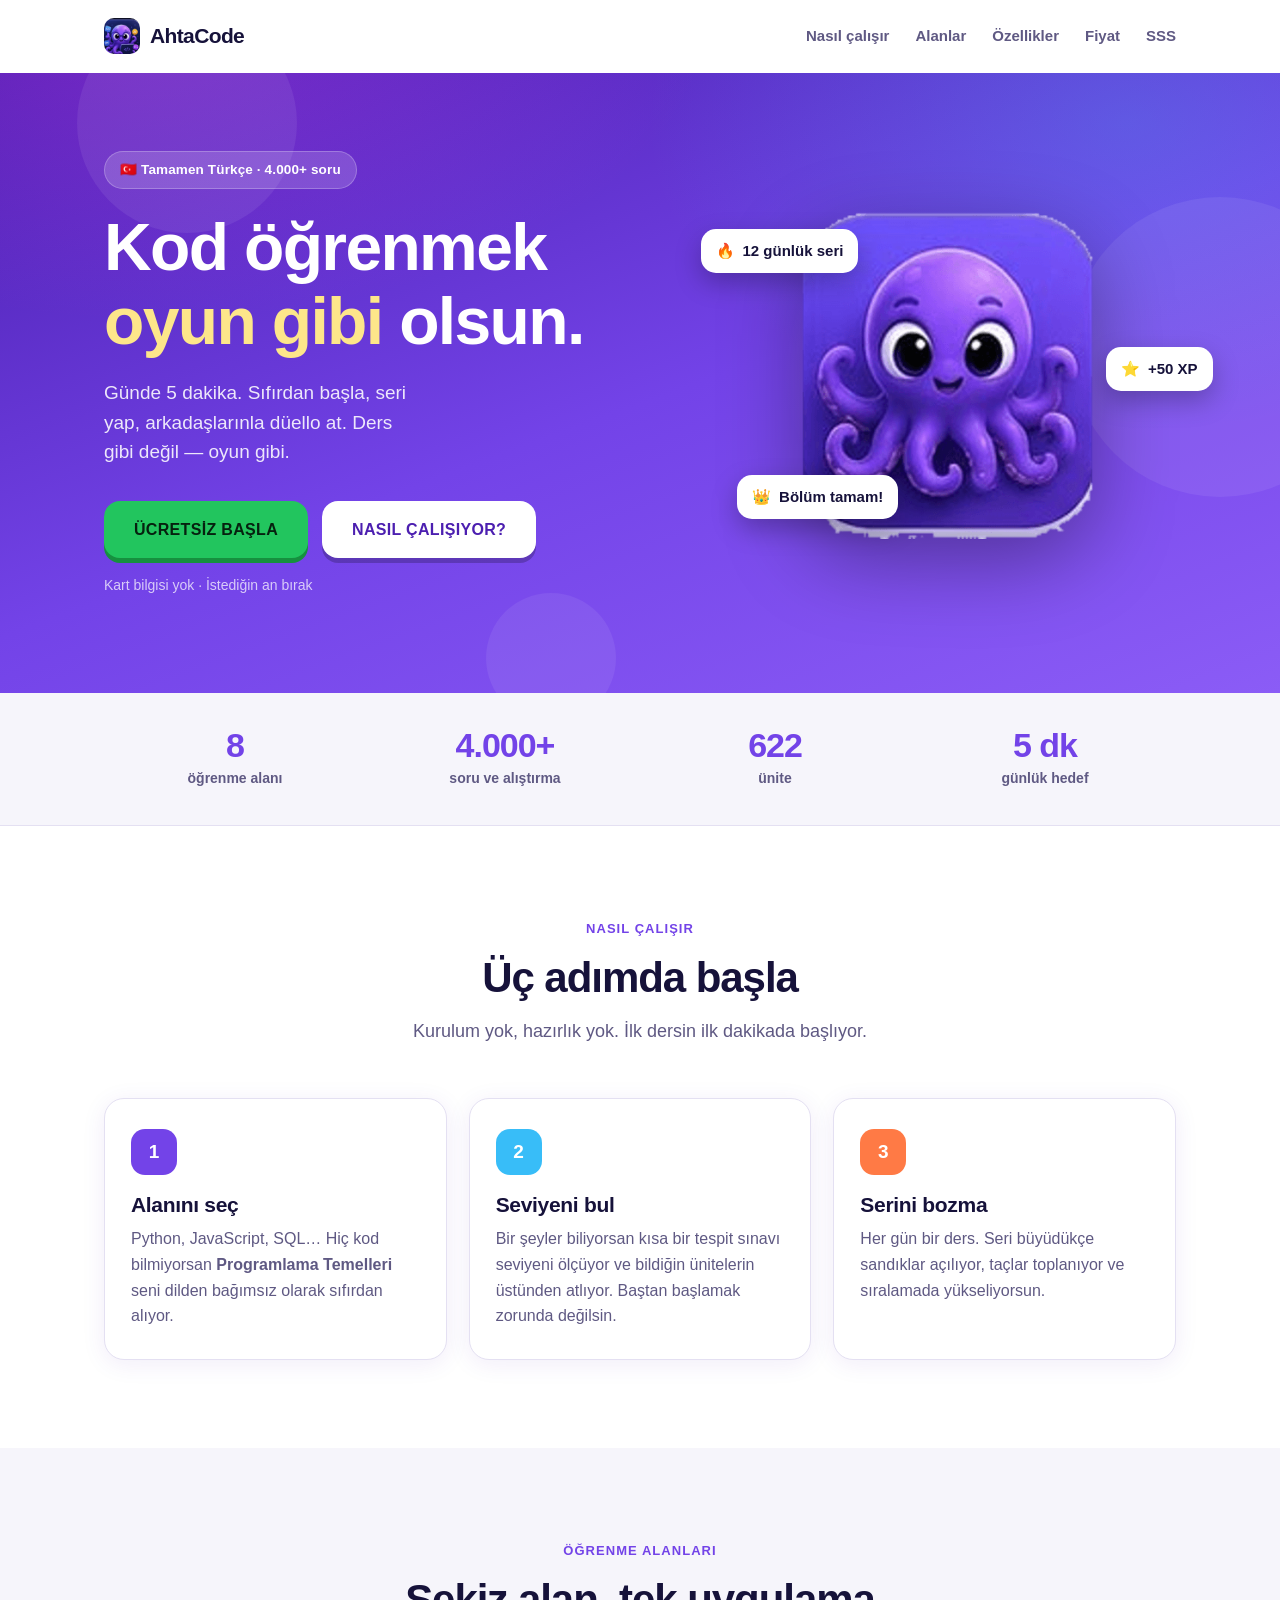
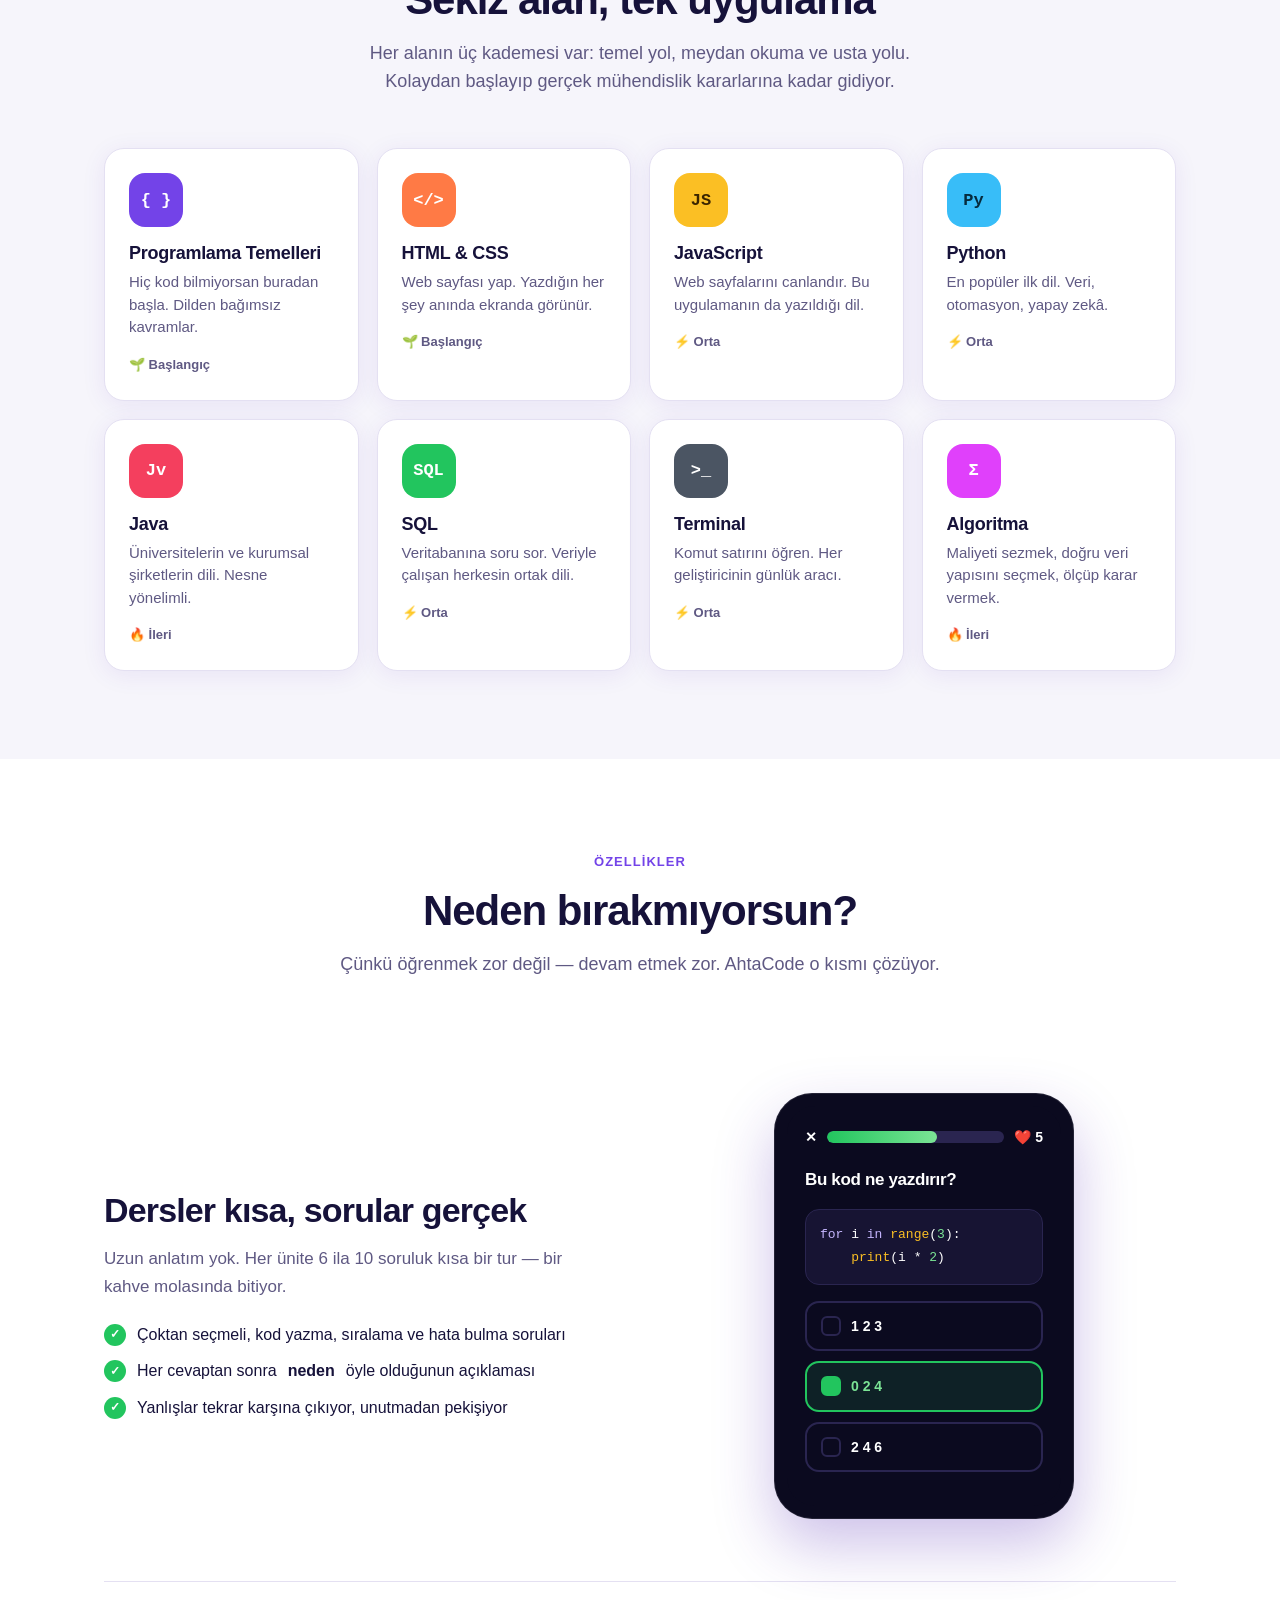
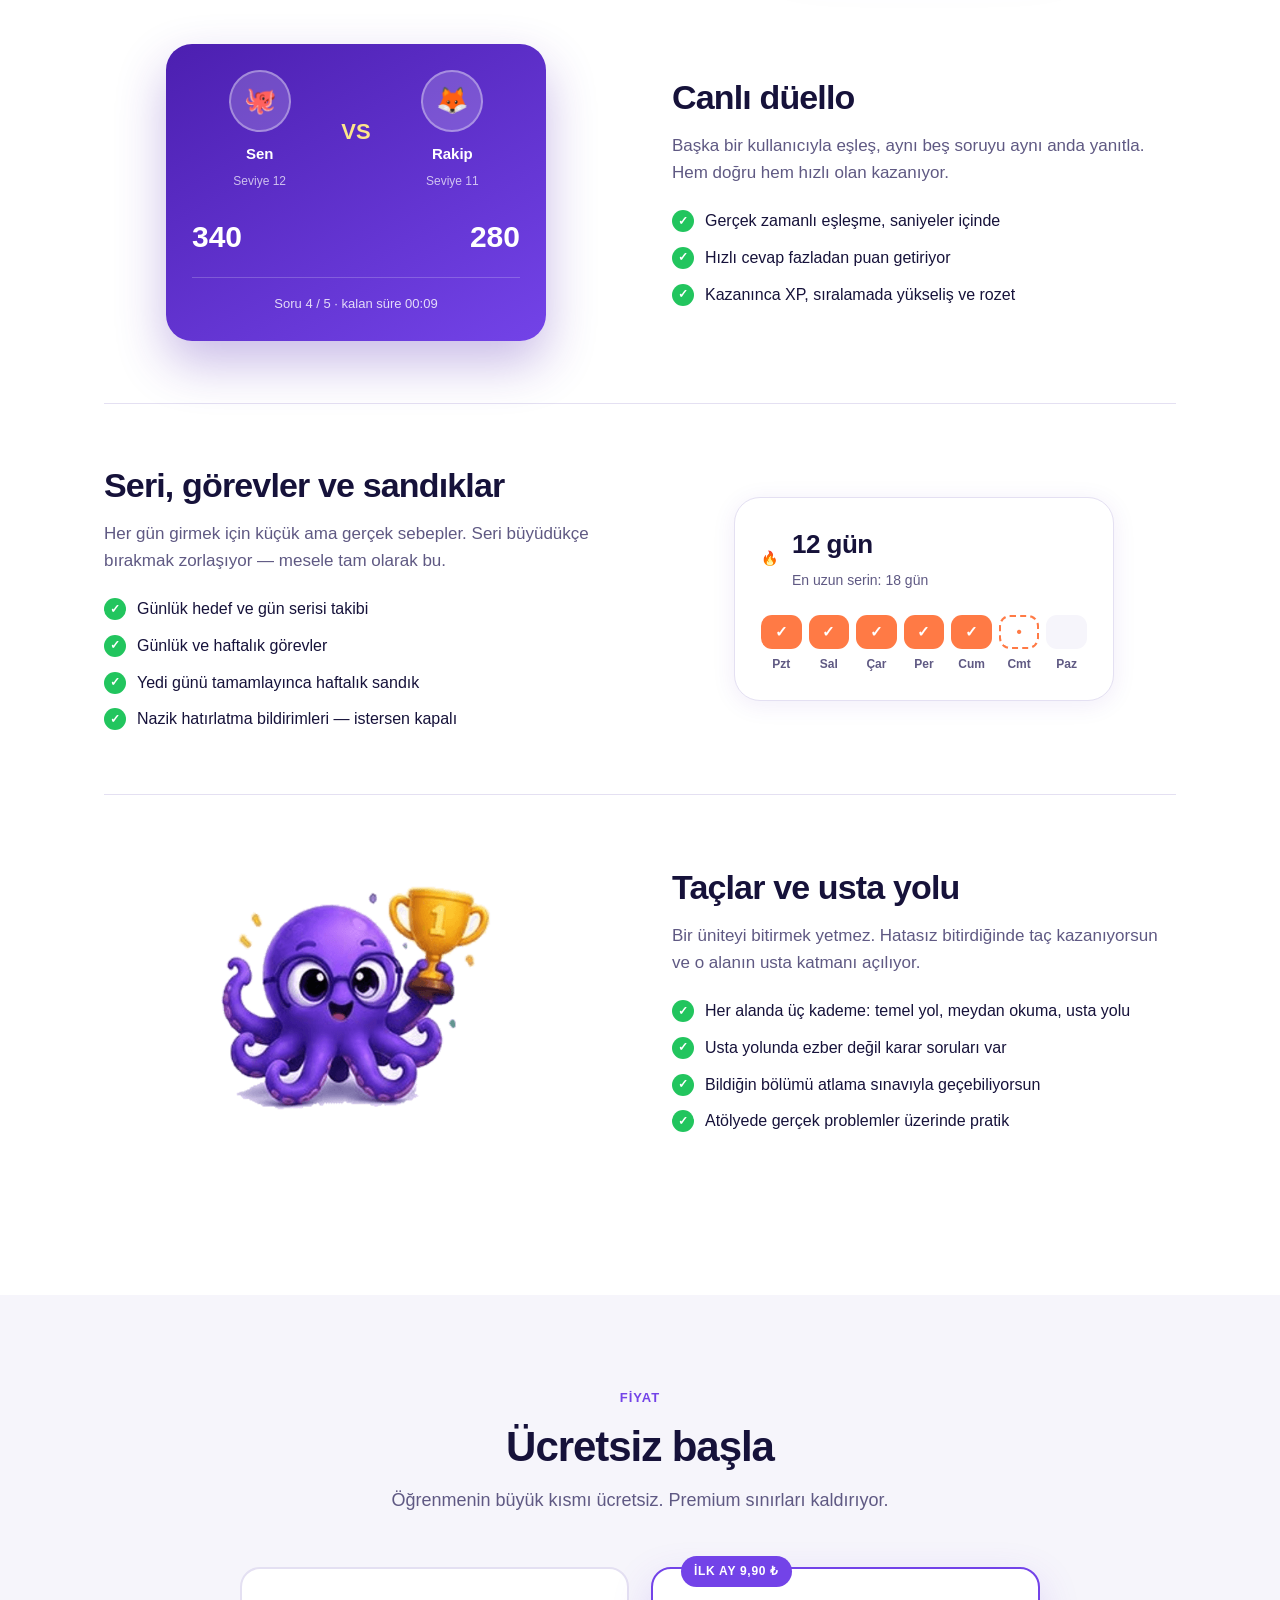
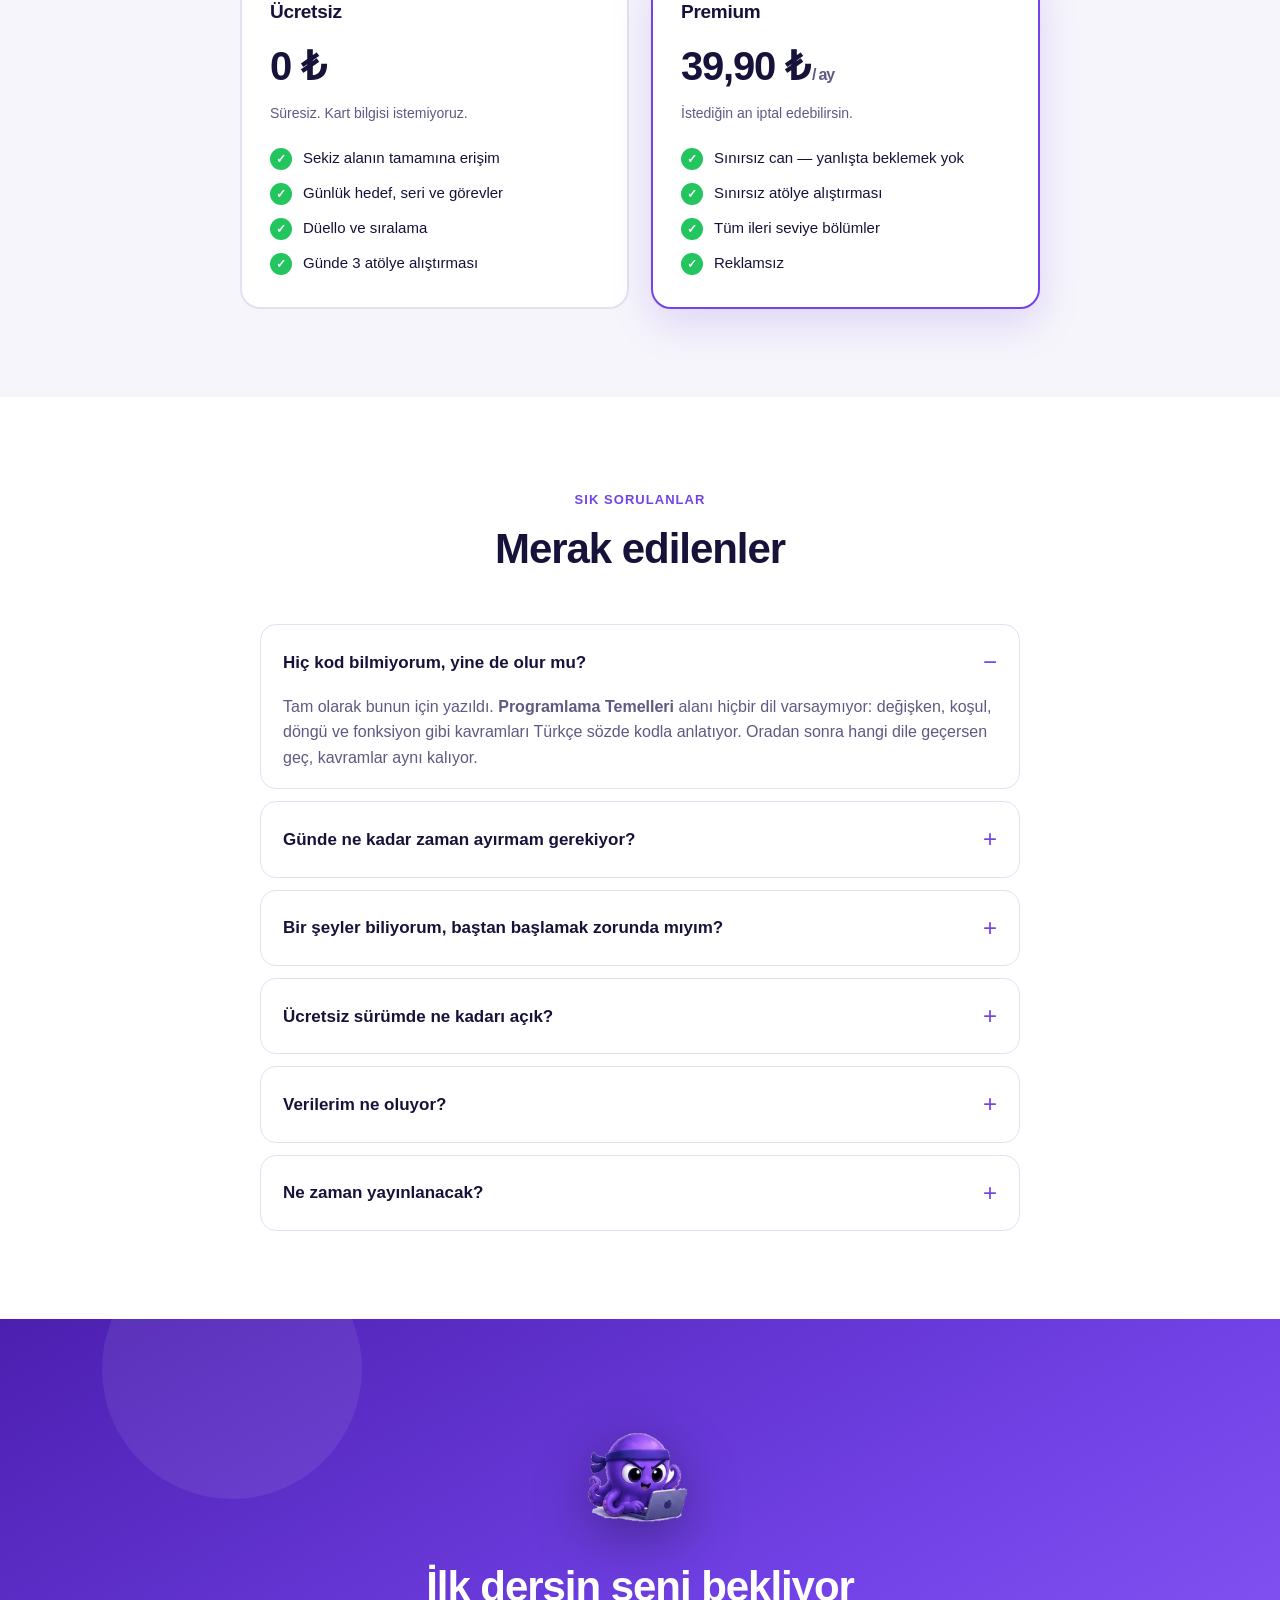
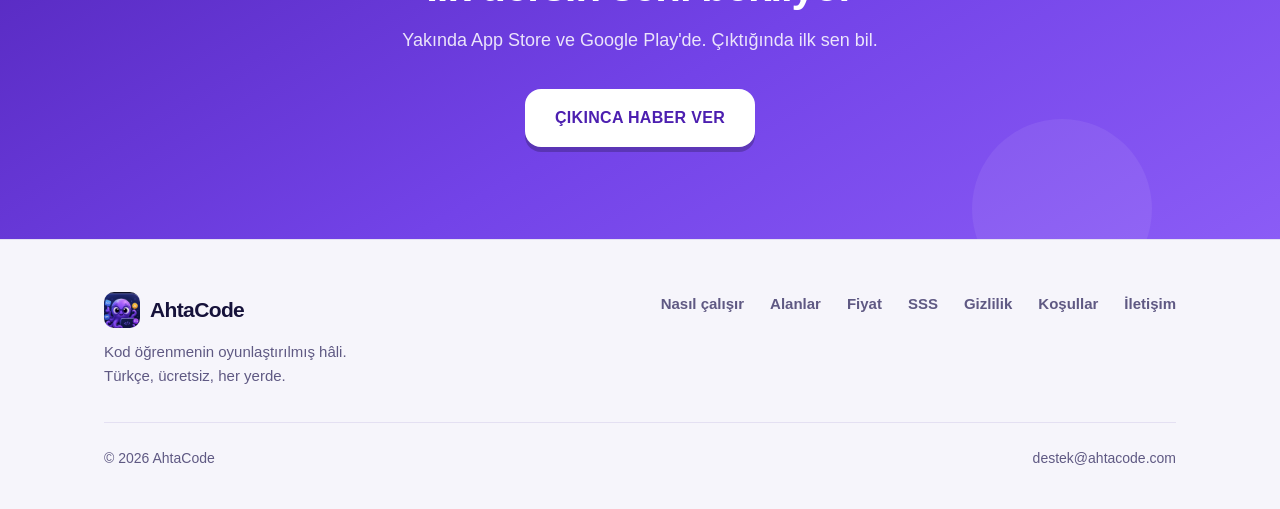
==== index.html @ ea22db64 "Üst çubuktaki düğmeyi kaldır Sağ üstteki "Ücretsiz başla" düğmesi çıktı. Kahraman bölümünde ve kapan" ====
<!doctype html>
<html lang="tr">
<head>
<meta charset="utf-8">
<meta name="viewport" content="width=device-width, initial-scale=1">
<title>AhtaCode — Kod öğrenmenin en eğlenceli yolu</title>
<meta name="description" content="Günde 5 dakikada kod öğren. 8 alan, 4.000+ soru, canlı düellolar ve seri takibiyle Türkçe kod öğrenme uygulaması.">
<link rel="icon" href="/gorsel/favicon.png">

<meta property="og:type" content="website">
<meta property="og:title" content="AhtaCode — Kod öğrenmenin en eğlenceli yolu">
<meta property="og:description" content="Günde 5 dakikada kod öğren. 8 alan, 4.000+ soru, canlı düellolar.">
<meta property="og:image" content="https://ahtacode.com/gorsel/kart.png">
<meta property="og:url" content="https://ahtacode.com">
<meta name="twitter:card" content="summary_large_image">

<style>
/* ============================================================
   AhtaCode — ahtacode.com
   ------------------------------------------------------------
   Renkler uygulamanın tasarım sisteminden (src/theme.js)
   birebir alındı. Site ile uygulamanın aynı ürün olduğu
   ilk saniyede anlaşılsın diye.
   ============================================================ */

:root {
  --ana:        #7343E8;
  --ana-parlak: #8B5CF6;
  --ana-acik:   #C4B5FD;
  --ana-koyu:   #4C1FB0;
  --pembe:      #E040FB;
  --basari:     #22C55E;
  --seri:       #FF7A45;
  --altin:      #FBBF24;
  --elmas:      #38BDF8;
  --hata:       #F43F5E;

  --zemin:      #FFFFFF;
  --zemin-alt:  #F6F5FB;
  --kart:       #FFFFFF;
  --cizgi:      #E4E0F2;
  --yazi:       #16123A;
  --yazi-soluk: #5F5983;

  --golge:      0 2px 0 rgba(22,18,58,.08);
  --golge-kart: 0 4px 24px rgba(76,31,176,.08);
  --r:          20px;
}

@media (prefers-color-scheme: dark) {
  :root {
    --ana:        #8B5CF6;
    --zemin:      #0B0A1F;
    --zemin-alt:  #100E2B;
    --kart:       #171433;
    --cizgi:      #2A2550;
    --yazi:       #FFFFFF;
    --yazi-soluk: #A9A4C7;
    --golge-kart: 0 4px 24px rgba(0,0,0,.4);
  }
}

* { box-sizing: border-box; }

html { scroll-behavior: smooth; }

body {
  margin: 0;
  background: var(--zemin);
  color: var(--yazi);
  font: 17px/1.6 -apple-system, BlinkMacSystemFont, "Segoe UI", "Inter",
        Roboto, "Helvetica Neue", sans-serif;
  -webkit-font-smoothing: antialiased;
  overflow-x: hidden;
}

.kap { width: 100%; max-width: 1120px; margin: 0 auto; padding: 0 24px; }

h1, h2, h3 { letter-spacing: -0.025em; line-height: 1.12; margin: 0; font-weight: 800; }
h1 { font-size: clamp(38px, 6.2vw, 66px); }
h2 { font-size: clamp(28px, 4vw, 42px); }
h3 { font-size: 21px; letter-spacing: -0.015em; }
p  { margin: 0; }

a { color: var(--ana); text-decoration: none; }

/* ------------------------------------------------------------
   Düğmeler — altındaki koyu kenar Duolingo'nun imzası.
   Basınca aşağı iniyor; dokunma hissi veriyor.
   ------------------------------------------------------------ */
.dugme {
  display: inline-flex; align-items: center; justify-content: center; gap: 10px;
  padding: 16px 30px; border-radius: 16px; border: 0;
  font: inherit; font-weight: 800; font-size: 16px;
  letter-spacing: .02em; text-transform: uppercase;
  cursor: pointer; white-space: nowrap;
  transition: transform .06s, filter .15s;
}
.dugme-ana {
  background: var(--basari); color: #06210F;
  box-shadow: 0 5px 0 #16903F;
}
.dugme-ana:hover { filter: brightness(1.06); }
.dugme-ana:active { transform: translateY(4px); box-shadow: 0 1px 0 #16903F; }

.dugme-cerceve {
  background: transparent; color: var(--ana);
  box-shadow: inset 0 0 0 2px var(--cizgi), 0 5px 0 var(--cizgi);
}
.dugme-cerceve:active { transform: translateY(4px); box-shadow: inset 0 0 0 2px var(--cizgi), 0 1px 0 var(--cizgi); }

.dugme-beyaz {
  background: #fff; color: var(--ana-koyu);
  box-shadow: 0 5px 0 rgba(0,0,0,.22);
}
.dugme-beyaz:hover { filter: brightness(.97); }
.dugme-beyaz:active { transform: translateY(4px); box-shadow: 0 1px 0 rgba(0,0,0,.22); }

/* ------------------------------------------------------------
   Üst çubuk
   ------------------------------------------------------------ */
header {
  position: sticky; top: 0; z-index: 50;
  background: color-mix(in srgb, var(--zemin) 85%, transparent);
  backdrop-filter: saturate(180%) blur(14px);
  border-bottom: 1px solid transparent;
  transition: border-color .2s;
}
header.kaydi { border-bottom-color: var(--cizgi); }
header .kap { display: flex; align-items: center; gap: 28px; height: 72px; }

.marka { display: flex; align-items: center; gap: 10px; font-weight: 900; font-size: 21px;
         letter-spacing: -.03em; color: var(--yazi); }
.marka img { width: 36px; height: 36px; border-radius: 10px; }

nav.ust { margin-left: auto; display: flex; gap: 26px; align-items: center; }
nav.ust a { color: var(--yazi-soluk); font-weight: 600; font-size: 15px; }
nav.ust a:hover { color: var(--ana); }
/* Bağlantılar dar ekranda sığmıyor; üst çubukta marka kalıyor.
   Sayfanın kendisi zaten yukarıdan aşağı okunuyor. */
@media (max-width: 860px) { nav.ust { display: none; } }

@media (max-width: 420px) {
  .kap { padding: 0 16px; }
  .marka { font-size: 18px; }
  .marka img { width: 30px; height: 30px; }
}

/* ------------------------------------------------------------
   Kahraman bölümü
   ------------------------------------------------------------ */
.kahraman {
  position: relative; overflow: hidden;
  background:
    radial-gradient(900px 500px at 12% -10%, rgba(224,64,251,.28), transparent 62%),
    radial-gradient(800px 520px at 88% 8%, rgba(56,189,248,.22), transparent 60%),
    linear-gradient(160deg, #4C1FB0 0%, #7343E8 52%, #8B5CF6 100%);
  color: #fff;
  padding: 78px 0 96px;
}
/* Kabarcıklar: sayfa yüklenince yavaşça süzülüyorlar. */
.kabarcik { position: absolute; border-radius: 50%; background: rgba(255,255,255,.07);
            animation: suzul 14s ease-in-out infinite; pointer-events: none; }
@keyframes suzul { 0%,100% { transform: translateY(0) } 50% { transform: translateY(-26px) } }

.kahraman .kap { position: relative; display: grid; gap: 56px;
                 grid-template-columns: 1.1fr .9fr; align-items: center; }
@media (max-width: 900px) {
  .kahraman .kap { grid-template-columns: 1fr; text-align: center; gap: 44px; }
  .kahraman { padding: 52px 0 72px; }
}

.rozet-ust {
  display: inline-flex; align-items: center; gap: 8px;
  background: rgba(255,255,255,.16); border: 1px solid rgba(255,255,255,.24);
  padding: 7px 15px; border-radius: 999px;
  font-size: 13.5px; font-weight: 700; letter-spacing: .01em;
  margin-bottom: 22px;
}
.kahraman h1 { color: #fff; }
.kahraman h1 em { font-style: normal; color: #FDE68A; }
.kahraman .alt { margin-top: 20px; font-size: 19px; line-height: 1.55;
                 color: rgba(255,255,255,.88); max-width: 30ch; }
@media (max-width: 900px) { .kahraman .alt { margin-left: auto; margin-right: auto; } }

.cta-sira { display: flex; gap: 14px; margin-top: 34px; flex-wrap: wrap; }
@media (max-width: 900px) { .cta-sira { justify-content: center; } }
.cta-not { margin-top: 16px; font-size: 14px; color: rgba(255,255,255,.72); }

/* --- Maskot ve etrafındaki rozetler --- */
.maskot-alan { position: relative; display: grid; place-items: center; }
.maskot-halka {
  position: absolute; width: 340px; height: 340px; border-radius: 50%;
  background: radial-gradient(circle, rgba(255,255,255,.20), transparent 68%);
}
/* height:auto şart: img üzerindeki height niteliği (384) CSS'te
   ezilmezse görsel eziliyor. Nitelikler yalnızca oranı vermek
   ve yükleme sırasında zıplamayı önlemek için duruyorlar. */
.maskot-alan img { position: relative; width: min(330px, 74vw); height: auto;
                   filter: drop-shadow(0 24px 40px rgba(0,0,0,.35));
                   animation: zipla 4.5s ease-in-out infinite; }
@keyframes zipla { 0%,100% { transform: translateY(0) } 50% { transform: translateY(-14px) } }

.ucan {
  position: absolute; background: #fff; color: var(--yazi);
  border-radius: 15px; padding: 10px 15px; font-weight: 800; font-size: 15px;
  box-shadow: 0 10px 26px rgba(0,0,0,.25);
  display: flex; align-items: center; gap: 8px; white-space: nowrap;
  animation: suzul 6s ease-in-out infinite;
}
.ucan.a { top: 6%;  left: -4%;  animation-delay: .0s; }
.ucan.b { top: 42%; right: -8%; animation-delay: .9s; }
.ucan.c { bottom: 6%; left: 4%;  animation-delay: 1.8s; }
@media (max-width: 620px) { .ucan.a { left: -2%; } .ucan.b { right: -2%; } }

/* ------------------------------------------------------------
   Sayı şeridi
   ------------------------------------------------------------ */
.seritler { background: var(--zemin-alt); border-bottom: 1px solid var(--cizgi); }
.serit { display: grid; grid-template-columns: repeat(4, 1fr); gap: 8px; padding: 34px 0; }
.serit div { text-align: center; }
.serit b { display: block; font-size: 34px; font-weight: 900; letter-spacing: -.03em;
           color: var(--ana); line-height: 1.1; }
.serit span { font-size: 14px; color: var(--yazi-soluk); font-weight: 600; }
@media (max-width: 640px) { .serit { grid-template-columns: repeat(2, 1fr); gap: 26px; } }

/* ------------------------------------------------------------
   Ortak bölüm düzeni
   ------------------------------------------------------------ */
section.blok { padding: 88px 0; }
section.blok.alt { background: var(--zemin-alt); }
.baslik-orta { text-align: center; max-width: 620px; margin: 0 auto 52px; }
.baslik-orta p { margin-top: 16px; color: var(--yazi-soluk); font-size: 18px; }
.etiket { display: inline-block; font-size: 13px; font-weight: 800; letter-spacing: .08em;
          text-transform: uppercase; color: var(--ana); margin-bottom: 14px; }

/* --- Adımlar --- */
.adimlar { display: grid; grid-template-columns: repeat(3, 1fr); gap: 22px; }
@media (max-width: 860px) { .adimlar { grid-template-columns: 1fr; } }
.adim { background: var(--kart); border: 1px solid var(--cizgi); border-radius: var(--r);
        padding: 30px 26px; box-shadow: var(--golge-kart); }
.adim .no { width: 46px; height: 46px; border-radius: 14px; display: grid; place-items: center;
            font-weight: 900; font-size: 19px; color: #fff; margin-bottom: 18px; }
.adim p { margin-top: 10px; color: var(--yazi-soluk); font-size: 16px; }

/* --- Alan kartları --- */
.alanlar { display: grid; grid-template-columns: repeat(4, 1fr); gap: 18px; }
@media (max-width: 980px) { .alanlar { grid-template-columns: repeat(2, 1fr); } }
@media (max-width: 520px) { .alanlar { grid-template-columns: 1fr; } }
.alan {
  background: var(--kart); border: 1px solid var(--cizgi); border-radius: var(--r);
  padding: 24px; box-shadow: var(--golge-kart);
  transition: transform .18s, box-shadow .18s;
}
.alan:hover { transform: translateY(-5px); box-shadow: 0 14px 34px rgba(76,31,176,.16); }
.alan .simge {
  width: 54px; height: 54px; border-radius: 16px; display: grid; place-items: center;
  font-weight: 900; font-size: 17px; color: #fff; margin-bottom: 16px;
  font-family: ui-monospace, "SF Mono", Menlo, Consolas, monospace;
}
.alan h3 { font-size: 18px; }
.alan p { margin-top: 8px; font-size: 15px; color: var(--yazi-soluk); line-height: 1.5; }
.alan .kuyruk { margin-top: 16px; font-size: 13px; font-weight: 700; color: var(--yazi-soluk);
                display: flex; align-items: center; gap: 6px; }

/* --- Özellik satırları --- */
.ozellik { display: grid; grid-template-columns: 1fr 1fr; gap: 64px; align-items: center;
           padding: 62px 0; }
.ozellik + .ozellik { border-top: 1px solid var(--cizgi); }
.ozellik.ters .gorsel { order: -1; }
@media (max-width: 900px) {
  .ozellik { grid-template-columns: 1fr; gap: 36px; padding: 46px 0; }
  .ozellik.ters .gorsel { order: 0; }
}
.ozellik h2 { font-size: clamp(26px, 3.4vw, 34px); }
.ozellik .metin p { margin-top: 16px; color: var(--yazi-soluk); font-size: 17px; }
.liste { margin: 22px 0 0; padding: 0; list-style: none; display: grid; gap: 11px; }
.liste li { display: flex; gap: 11px; align-items: flex-start; font-size: 16px; }
.liste li::before {
  content: "✓"; flex: 0 0 22px; height: 22px; margin-top: 2px;
  background: var(--basari); color: #fff; border-radius: 50%;
  display: grid; place-items: center; font-size: 12px; font-weight: 900;
}

/* --- Telefon maketi --- */
.telefon {
  width: 300px; max-width: 82vw; margin: 0 auto; border-radius: 38px;
  background: #0B0A1F; padding: 12px; box-shadow: 0 26px 60px rgba(76,31,176,.28);
  border: 1px solid rgba(255,255,255,.1);
}
.ekran { background: #0B0A1F; border-radius: 28px; overflow: hidden; color: #fff;
         padding: 20px 18px 24px; font-size: 14px; }
.ekran-ust { display: flex; align-items: center; gap: 10px; margin-bottom: 18px; font-weight: 800; }
.cubuk { flex: 1; height: 12px; border-radius: 999px; background: #2A2550; overflow: hidden; }
.cubuk i { display: block; height: 100%; width: 62%; border-radius: 999px;
           background: linear-gradient(90deg, #22C55E, #7BE495); }
.ekran h4 { margin: 0 0 16px; font-size: 17px; font-weight: 800; letter-spacing: -.02em; }
.kod-kutu {
  background: #171433; border: 1px solid #2A2550; border-radius: 14px;
  padding: 14px; font-family: ui-monospace, "SF Mono", Menlo, Consolas, monospace;
  font-size: 13px; line-height: 1.75; margin-bottom: 16px; white-space: pre;
  overflow-x: auto;
}
.kod-kutu .mor { color: #C4B5FD; } .kod-kutu .sari { color: #FBBF24; }
.kod-kutu .yesil { color: #7BE495; } .kod-kutu .gri { color: #6E688F; }
.sik { border: 2px solid #2A2550; border-radius: 14px; padding: 12px 14px; margin-bottom: 10px;
       font-weight: 600; display: flex; align-items: center; gap: 10px; }
.sik.dogru { border-color: #22C55E; background: rgba(34,197,94,.12); color: #7BE495; }
.sik .kutucuk { width: 20px; height: 20px; border-radius: 6px; border: 2px solid #2A2550; flex: 0 0 20px; }
.sik.dogru .kutucuk { border-color: #22C55E; background: #22C55E; }

/* --- Düello maketi --- */
.duello-maket {
  background: linear-gradient(150deg, #4C1FB0, #7343E8); border-radius: 26px;
  padding: 26px; color: #fff; box-shadow: 0 22px 50px rgba(76,31,176,.3);
  max-width: 380px; margin: 0 auto;
}
.duello-sira { display: flex; align-items: center; justify-content: space-between; gap: 14px; }
.oyuncu { text-align: center; flex: 1; }
.oyuncu .yuvarlak { width: 62px; height: 62px; border-radius: 50%; margin: 0 auto 10px;
                    display: grid; place-items: center; font-size: 26px; font-weight: 900;
                    background: rgba(255,255,255,.18); border: 2px solid rgba(255,255,255,.35); }
.oyuncu b { display: block; font-size: 15px; }
.oyuncu span { font-size: 12px; color: rgba(255,255,255,.7); }
.vs { font-weight: 900; font-size: 22px; color: #FDE68A; }
.duello-puan { display: flex; justify-content: space-between; margin-top: 20px;
               font-size: 30px; font-weight: 900; }
.duello-alt { margin-top: 16px; padding-top: 16px; border-top: 1px solid rgba(255,255,255,.2);
              font-size: 13px; color: rgba(255,255,255,.82); text-align: center; }

/* --- Seri maketi --- */
.seri-maket { background: var(--kart); border: 1px solid var(--cizgi); border-radius: 26px;
              padding: 26px; box-shadow: var(--golge-kart); max-width: 380px; margin: 0 auto; }
.seri-ust { display: flex; align-items: center; gap: 14px; margin-bottom: 22px; }
.alev { font-size: 40px; line-height: 1; }
.seri-ust b { display: block; font-size: 26px; font-weight: 900; letter-spacing: -.02em; }
.seri-ust span { font-size: 14px; color: var(--yazi-soluk); }
.gunler { display: grid; grid-template-columns: repeat(7, 1fr); gap: 7px; text-align: center; }
.gunler div { font-size: 12px; color: var(--yazi-soluk); font-weight: 700; }
.gunler i { display: grid; place-items: center; height: 34px; border-radius: 11px;
            background: var(--zemin-alt); margin-bottom: 6px; font-style: normal; font-size: 15px; }
.gunler .tamam i { background: var(--seri); color: #fff; }
.gunler .bugun i { background: transparent; border: 2px dashed var(--seri); color: var(--seri); }

/* --- Fiyat --- */
.fiyatlar { display: grid; grid-template-columns: 1fr 1fr; gap: 22px; max-width: 800px; margin: 0 auto; }
@media (max-width: 720px) { .fiyatlar { grid-template-columns: 1fr; } }
.plan { background: var(--kart); border: 2px solid var(--cizgi); border-radius: var(--r);
        padding: 32px 28px; position: relative; }
.plan.one { border-color: var(--ana); box-shadow: 0 14px 40px rgba(115,67,232,.18); }
.plan .rozet { position: absolute; top: -13px; left: 28px; background: var(--ana); color: #fff;
               font-size: 12px; font-weight: 800; letter-spacing: .06em; text-transform: uppercase;
               padding: 6px 13px; border-radius: 999px; }
.plan h3 { font-size: 19px; }
.plan .tutar { font-size: 40px; font-weight: 900; letter-spacing: -.03em; margin: 12px 0 4px; }
.plan .tutar small { font-size: 16px; font-weight: 700; color: var(--yazi-soluk); }
.plan .aciklama { font-size: 14px; color: var(--yazi-soluk); }
.plan .liste { margin-top: 22px; }
.plan .liste li { font-size: 15px; }

/* --- SSS --- */
.sss { max-width: 760px; margin: 0 auto; display: grid; gap: 12px; }
.sss details { background: var(--kart); border: 1px solid var(--cizgi); border-radius: 16px;
               padding: 18px 22px; }
.sss summary { font-weight: 700; cursor: pointer; list-style: none; font-size: 17px;
               display: flex; justify-content: space-between; align-items: center; gap: 16px; }
.sss summary::-webkit-details-marker { display: none; }
.sss summary::after { content: "+"; font-size: 24px; font-weight: 400; color: var(--ana); flex: 0 0 auto; }
.sss details[open] summary::after { content: "−"; }
.sss p { margin-top: 12px; color: var(--yazi-soluk); font-size: 16px; }

/* --- Kapanış --- */
.kapanis {
  background: linear-gradient(150deg, #4C1FB0, #7343E8 60%, #8B5CF6);
  color: #fff; text-align: center; padding: 92px 0; position: relative; overflow: hidden;
}
.kapanis h2 { color: #fff; }
.kapanis p { margin-top: 16px; color: rgba(255,255,255,.86); font-size: 18px; }
.kapanis .cta-sira { justify-content: center; }
.kapanis img { width: 120px; margin-bottom: 24px; filter: drop-shadow(0 14px 28px rgba(0,0,0,.35)); }

/* --- Alt bilgi --- */
footer.dip { background: var(--zemin-alt); border-top: 1px solid var(--cizgi); padding: 52px 0 40px; }
.dip-sira { display: flex; flex-wrap: wrap; gap: 32px; justify-content: space-between; align-items: flex-start; }
.dip-baglar { display: flex; flex-wrap: wrap; gap: 26px; }
.dip-baglar a { color: var(--yazi-soluk); font-weight: 600; font-size: 15px; }
.dip-baglar a:hover { color: var(--ana); }
.dip-not { margin-top: 34px; padding-top: 24px; border-top: 1px solid var(--cizgi);
           color: var(--yazi-soluk); font-size: 14px; display: flex; flex-wrap: wrap;
           gap: 10px; justify-content: space-between; }

@media (prefers-reduced-motion: reduce) {
  * { animation: none !important; scroll-behavior: auto !important; }
}
</style>
</head>
<body>

<header id="ustCubuk">
  <div class="kap">
    <a class="marka" href="/">
      <img src="/gorsel/logo.png" width="36" height="36" alt="">
      AhtaCode
    </a>
    <nav class="ust">
      <a href="#nasil">Nasıl çalışır</a>
      <a href="#alanlar">Alanlar</a>
      <a href="#ozellikler">Özellikler</a>
      <a href="#fiyat">Fiyat</a>
      <a href="#sss">SSS</a>
    </nav>
  </div>
</header>

<!-- ========================= KAHRAMAN ========================= -->
<section class="kahraman">
  <span class="kabarcik" style="width:220px;height:220px;top:-60px;left:6%"></span>
  <span class="kabarcik" style="width:130px;height:130px;bottom:-30px;left:38%;animation-delay:2s"></span>
  <span class="kabarcik" style="width:300px;height:300px;top:20%;right:-90px;animation-delay:4s"></span>

  <div class="kap">
    <div>
      <span class="rozet-ust">🇹🇷 Tamamen Türkçe · 4.000+ soru</span>
      <h1>Kod öğrenmek <em>oyun gibi</em> olsun.</h1>
      <p class="alt">
        Günde 5 dakika. Sıfırdan başla, seri yap, arkadaşlarınla
        düello at. Ders gibi değil — oyun gibi.
      </p>
      <div class="cta-sira">
        <a class="dugme dugme-ana" href="#indir">Ücretsiz başla</a>
        <a class="dugme dugme-beyaz" href="#nasil">Nasıl çalışıyor?</a>
      </div>
      <p class="cta-not">Kart bilgisi yok · İstediğin an bırak</p>
    </div>

    <div class="maskot-alan">
      <span class="maskot-halka"></span>
      <img src="/gorsel/varsayilan.png" width="384" height="384" alt="AhtaCode maskotu, mor bir ahtapot">
      <span class="ucan a">🔥 <span>12 günlük seri</span></span>
      <span class="ucan b">⭐ <span>+50 XP</span></span>
      <span class="ucan c">👑 <span>Bölüm tamam!</span></span>
    </div>
  </div>
</section>

<!-- ========================= SAYILAR ========================= -->
<div class="seritler">
  <div class="kap">
    <div class="serit">
      <div><b>8</b><span>öğrenme alanı</span></div>
      <div><b>4.000+</b><span>soru ve alıştırma</span></div>
      <div><b>622</b><span>ünite</span></div>
      <div><b>5 dk</b><span>günlük hedef</span></div>
    </div>
  </div>
</div>

<!-- ========================= NASIL ÇALIŞIR ========================= -->
<section class="blok" id="nasil">
  <div class="kap">
    <div class="baslik-orta">
      <span class="etiket">Nasıl çalışır</span>
      <h2>Üç adımda başla</h2>
      <p>Kurulum yok, hazırlık yok. İlk dersin ilk dakikada başlıyor.</p>
    </div>

    <div class="adimlar">
      <div class="adim">
        <div class="no" style="background:var(--ana)">1</div>
        <h3>Alanını seç</h3>
        <p>
          Python, JavaScript, SQL… Hiç kod bilmiyorsan
          <strong>Programlama Temelleri</strong> seni dilden bağımsız
          olarak sıfırdan alıyor.
        </p>
      </div>
      <div class="adim">
        <div class="no" style="background:var(--elmas)">2</div>
        <h3>Seviyeni bul</h3>
        <p>
          Bir şeyler biliyorsan kısa bir tespit sınavı seviyeni ölçüyor
          ve bildiğin ünitelerin üstünden atlıyor. Baştan başlamak
          zorunda değilsin.
        </p>
      </div>
      <div class="adim">
        <div class="no" style="background:var(--seri)">3</div>
        <h3>Serini bozma</h3>
        <p>
          Her gün bir ders. Seri büyüdükçe sandıklar açılıyor,
          taçlar toplanıyor ve sıralamada yükseliyorsun.
        </p>
      </div>
    </div>
  </div>
</section>

<!-- ========================= ALANLAR ========================= -->
<section class="blok alt" id="alanlar">
  <div class="kap">
    <div class="baslik-orta">
      <span class="etiket">Öğrenme alanları</span>
      <h2>Sekiz alan, tek uygulama</h2>
      <p>
        Her alanın üç kademesi var: temel yol, meydan okuma ve usta yolu.
        Kolaydan başlayıp gerçek mühendislik kararlarına kadar gidiyor.
      </p>
    </div>

    <div class="alanlar">
      <div class="alan">
        <div class="simge" style="background:var(--ana)">{ }</div>
        <h3>Programlama Temelleri</h3>
        <p>Hiç kod bilmiyorsan buradan başla. Dilden bağımsız kavramlar.</p>
        <div class="kuyruk">🌱 Başlangıç</div>
      </div>
      <div class="alan">
        <div class="simge" style="background:var(--seri)">&lt;/&gt;</div>
        <h3>HTML &amp; CSS</h3>
        <p>Web sayfası yap. Yazdığın her şey anında ekranda görünür.</p>
        <div class="kuyruk">🌱 Başlangıç</div>
      </div>
      <div class="alan">
        <div class="simge" style="background:var(--altin);color:#3B2500">JS</div>
        <h3>JavaScript</h3>
        <p>Web sayfalarını canlandır. Bu uygulamanın da yazıldığı dil.</p>
        <div class="kuyruk">⚡ Orta</div>
      </div>
      <div class="alan">
        <div class="simge" style="background:var(--elmas);color:#062B3D">Py</div>
        <h3>Python</h3>
        <p>En popüler ilk dil. Veri, otomasyon, yapay zekâ.</p>
        <div class="kuyruk">⚡ Orta</div>
      </div>
      <div class="alan">
        <div class="simge" style="background:var(--hata)">Jv</div>
        <h3>Java</h3>
        <p>Üniversitelerin ve kurumsal şirketlerin dili. Nesne yönelimli.</p>
        <div class="kuyruk">🔥 İleri</div>
      </div>
      <div class="alan">
        <div class="simge" style="background:var(--basari)">SQL</div>
        <h3>SQL</h3>
        <p>Veritabanına soru sor. Veriyle çalışan herkesin ortak dili.</p>
        <div class="kuyruk">⚡ Orta</div>
      </div>
      <div class="alan">
        <div class="simge" style="background:#4B5563">&gt;_</div>
        <h3>Terminal</h3>
        <p>Komut satırını öğren. Her geliştiricinin günlük aracı.</p>
        <div class="kuyruk">⚡ Orta</div>
      </div>
      <div class="alan">
        <div class="simge" style="background:var(--pembe)">Σ</div>
        <h3>Algoritma</h3>
        <p>Maliyeti sezmek, doğru veri yapısını seçmek, ölçüp karar vermek.</p>
        <div class="kuyruk">🔥 İleri</div>
      </div>
    </div>
  </div>
</section>

<!-- ========================= ÖZELLİKLER ========================= -->
<section class="blok" id="ozellikler">
  <div class="kap">
    <div class="baslik-orta">
      <span class="etiket">Özellikler</span>
      <h2>Neden bırakmıyorsun?</h2>
      <p>Çünkü öğrenmek zor değil — devam etmek zor. AhtaCode o kısmı çözüyor.</p>
    </div>

    <!-- Ders -->
    <div class="ozellik">
      <div class="metin">
        <h2>Dersler kısa, sorular gerçek</h2>
        <p>
          Uzun anlatım yok. Her ünite 6 ila 10 soruluk kısa bir tur —
          bir kahve molasında bitiyor.
        </p>
        <ul class="liste">
          <li>Çoktan seçmeli, kod yazma, sıralama ve hata bulma soruları</li>
          <li>Her cevaptan sonra <strong>neden</strong> öyle olduğunun açıklaması</li>
          <li>Yanlışlar tekrar karşına çıkıyor, unutmadan pekişiyor</li>
        </ul>
      </div>
      <div class="gorsel">
        <div class="telefon">
          <div class="ekran">
            <div class="ekran-ust">
              <span>✕</span>
              <span class="cubuk"><i></i></span>
              <span>❤️ 5</span>
            </div>
            <h4>Bu kod ne yazdırır?</h4>
            <div class="kod-kutu"><span class="mor">for</span> i <span class="mor">in</span> <span class="sari">range</span>(<span class="yesil">3</span>):
    <span class="sari">print</span>(i * <span class="yesil">2</span>)</div>
            <div class="sik"><span class="kutucuk"></span> 1 2 3</div>
            <div class="sik dogru"><span class="kutucuk"></span> 0 2 4</div>
            <div class="sik"><span class="kutucuk"></span> 2 4 6</div>
          </div>
        </div>
      </div>
    </div>

    <!-- Düello -->
    <div class="ozellik ters">
      <div class="metin">
        <h2>Canlı düello</h2>
        <p>
          Başka bir kullanıcıyla eşleş, aynı beş soruyu aynı anda yanıtla.
          Hem doğru hem hızlı olan kazanıyor.
        </p>
        <ul class="liste">
          <li>Gerçek zamanlı eşleşme, saniyeler içinde</li>
          <li>Hızlı cevap fazladan puan getiriyor</li>
          <li>Kazanınca XP, sıralamada yükseliş ve rozet</li>
        </ul>
      </div>
      <div class="gorsel">
        <div class="duello-maket">
          <div class="duello-sira">
            <div class="oyuncu">
              <div class="yuvarlak">🐙</div>
              <b>Sen</b><span>Seviye 12</span>
            </div>
            <div class="vs">VS</div>
            <div class="oyuncu">
              <div class="yuvarlak">🦊</div>
              <b>Rakip</b><span>Seviye 11</span>
            </div>
          </div>
          <div class="duello-puan"><span>340</span><span>280</span></div>
          <div class="duello-alt">Soru 4 / 5 · kalan süre 00:09</div>
        </div>
      </div>
    </div>

    <!-- Seri -->
    <div class="ozellik">
      <div class="metin">
        <h2>Seri, görevler ve sandıklar</h2>
        <p>
          Her gün girmek için küçük ama gerçek sebepler. Seri büyüdükçe
          bırakmak zorlaşıyor — mesele tam olarak bu.
        </p>
        <ul class="liste">
          <li>Günlük hedef ve gün serisi takibi</li>
          <li>Günlük ve haftalık görevler</li>
          <li>Yedi günü tamamlayınca haftalık sandık</li>
          <li>Nazik hatırlatma bildirimleri — istersen kapalı</li>
        </ul>
      </div>
      <div class="gorsel">
        <div class="seri-maket">
          <div class="seri-ust">
            <span class="alev">🔥</span>
            <div><b>12 gün</b><span>En uzun serin: 18 gün</span></div>
          </div>
          <div class="gunler">
            <div class="tamam"><i>✓</i>Pzt</div>
            <div class="tamam"><i>✓</i>Sal</div>
            <div class="tamam"><i>✓</i>Çar</div>
            <div class="tamam"><i>✓</i>Per</div>
            <div class="tamam"><i>✓</i>Cum</div>
            <div class="bugun"><i>•</i>Cmt</div>
            <div><i></i>Paz</div>
          </div>
        </div>
      </div>
    </div>

    <!-- Ustalık -->
    <div class="ozellik ters">
      <div class="metin">
        <h2>Taçlar ve usta yolu</h2>
        <p>
          Bir üniteyi bitirmek yetmez. Hatasız bitirdiğinde taç kazanıyorsun
          ve o alanın usta katmanı açılıyor.
        </p>
        <ul class="liste">
          <li>Her alanda üç kademe: temel yol, meydan okuma, usta yolu</li>
          <li>Usta yolunda ezber değil karar soruları var</li>
          <li>Bildiğin bölümü atlama sınavıyla geçebiliyorsun</li>
          <li>Atölyede gerçek problemler üzerinde pratik</li>
        </ul>
      </div>
      <div class="gorsel" style="text-align:center">
        <img src="/gorsel/kupa.png" width="384" height="384" loading="lazy" alt="Kupa tutan AhtaCode maskotu" style="width:min(280px,70vw);height:auto">
      </div>
    </div>
  </div>
</section>

<!-- ========================= FİYAT ========================= -->
<section class="blok alt" id="fiyat">
  <div class="kap">
    <div class="baslik-orta">
      <span class="etiket">Fiyat</span>
      <h2>Ücretsiz başla</h2>
      <p>Öğrenmenin büyük kısmı ücretsiz. Premium sınırları kaldırıyor.</p>
    </div>

    <div class="fiyatlar">
      <div class="plan">
        <h3>Ücretsiz</h3>
        <div class="tutar">0 ₺</div>
        <p class="aciklama">Süresiz. Kart bilgisi istemiyoruz.</p>
        <ul class="liste">
          <li>Sekiz alanın tamamına erişim</li>
          <li>Günlük hedef, seri ve görevler</li>
          <li>Düello ve sıralama</li>
          <li>Günde 3 atölye alıştırması</li>
        </ul>
      </div>

      <div class="plan one">
        <span class="rozet">İlk ay 9,90 ₺</span>
        <h3>Premium</h3>
        <div class="tutar">39,90 ₺<small> / ay</small></div>
        <p class="aciklama">İstediğin an iptal edebilirsin.</p>
        <ul class="liste">
          <li>Sınırsız can — yanlışta beklemek yok</li>
          <li>Sınırsız atölye alıştırması</li>
          <li>Tüm ileri seviye bölümler</li>
          <li>Reklamsız</li>
        </ul>
      </div>
    </div>
  </div>
</section>

<!-- ========================= SSS ========================= -->
<section class="blok" id="sss">
  <div class="kap">
    <div class="baslik-orta">
      <span class="etiket">Sık sorulanlar</span>
      <h2>Merak edilenler</h2>
    </div>

    <div class="sss">
      <details open>
        <summary>Hiç kod bilmiyorum, yine de olur mu?</summary>
        <p>
          Tam olarak bunun için yazıldı. <strong>Programlama Temelleri</strong>
          alanı hiçbir dil varsaymıyor: değişken, koşul, döngü ve fonksiyon
          gibi kavramları Türkçe sözde kodla anlatıyor. Oradan sonra hangi
          dile geçersen geç, kavramlar aynı kalıyor.
        </p>
      </details>
      <details>
        <summary>Günde ne kadar zaman ayırmam gerekiyor?</summary>
        <p>
          Beş dakika yeterli. Üniteler bilerek kısa tutuldu — asıl mesele
          uzun çalışmak değil, her gün girmek. Serini korumak günde bir
          ünite bitirmekle oluyor.
        </p>
      </details>
      <details>
        <summary>Bir şeyler biliyorum, baştan başlamak zorunda mıyım?</summary>
        <p>
          Hayır. Alanı seçtiğinde kısa bir tespit sınavı teklif ediliyor;
          seviyeni ölçüp bildiğin ünitelerin üstünden atlıyor. Ayrıca
          herhangi bir bölümü atlama sınavıyla da geçebiliyorsun.
        </p>
      </details>
      <details>
        <summary>Ücretsiz sürümde ne kadarı açık?</summary>
        <p>
          Sekiz alanın tamamı, düello, sıralama, seri ve görevler ücretsiz.
          Premium canları sınırsız yapıyor, atölye alıştırmalarının günlük
          sınırını kaldırıyor ve ileri bölümleri açıyor.
        </p>
      </details>
      <details>
        <summary>Verilerim ne oluyor?</summary>
        <p>
          İlerleme ve profil bilgin Avrupa Birliği sunucularında (Frankfurt)
          tutuluyor. Uygulama içinden tek dokunuşla hesabını ve tüm verilerini
          kalıcı olarak silebiliyorsun. Ayrıntılar
          <a href="/gizlilik.html">gizlilik politikasında</a>.
        </p>
      </details>
      <details>
        <summary>Ne zaman yayınlanacak?</summary>
        <p>
          App Store ve Google Play için hazırlık sürüyor. Çıktığında haberdar
          olmak istersen <a href="mailto:destek@ahtacode.com">destek@ahtacode.com</a> adresine
          yazman yeterli.
        </p>
      </details>
    </div>
  </div>
</section>

<!-- ========================= KAPANIŞ ========================= -->
<section class="kapanis" id="indir">
  <span class="kabarcik" style="width:260px;height:260px;top:-80px;left:8%"></span>
  <span class="kabarcik" style="width:180px;height:180px;bottom:-60px;right:10%;animation-delay:3s"></span>
  <div class="kap">
    <img src="/gorsel/ninja.png" width="384" height="384" loading="lazy" alt="" style="height:auto">
    <h2>İlk dersin seni bekliyor</h2>
    <p>Yakında App Store ve Google Play'de. Çıktığında ilk sen bil.</p>
    <div class="cta-sira">
      <a class="dugme dugme-beyaz" href="mailto:destek@ahtacode.com?subject=AhtaCode%20çıkınca%20haber%20ver">
        Çıkınca haber ver
      </a>
    </div>
  </div>
</section>

<!-- ========================= ALT BİLGİ ========================= -->
<footer class="dip">
  <div class="kap">
    <div class="dip-sira">
      <div>
        <a class="marka" href="/"><img src="/gorsel/logo.png" width="36" height="36" alt="">AhtaCode</a>
        <p style="margin-top:12px;color:var(--yazi-soluk);font-size:15px;max-width:34ch">
          Kod öğrenmenin oyunlaştırılmış hâli. Türkçe, ücretsiz, her yerde.
        </p>
      </div>
      <nav class="dip-baglar">
        <a href="#nasil">Nasıl çalışır</a>
        <a href="#alanlar">Alanlar</a>
        <a href="#fiyat">Fiyat</a>
        <a href="#sss">SSS</a>
        <a href="/gizlilik.html">Gizlilik</a>
        <a href="/kosullar.html">Koşullar</a>
        <a href="mailto:destek@ahtacode.com">İletişim</a>
      </nav>
    </div>
    <div class="dip-not">
      <span>© 2026 AhtaCode</span>
      <span>destek@ahtacode.com</span>
    </div>
  </div>
</footer>

<script>
  // Üst çubuk sayfa kayınca alt çizgi kazanıyor; en tepedeyken
  // çizgisiz durması kahraman bölümüyle daha temiz birleşiyor.
  var ust = document.getElementById('ustCubuk');
  var kontrol = function () {
    ust.classList.toggle('kaydi', window.scrollY > 8);
  };
  kontrol();
  window.addEventListener('scroll', kontrol, { passive: true });
</script>

</body>
</html>
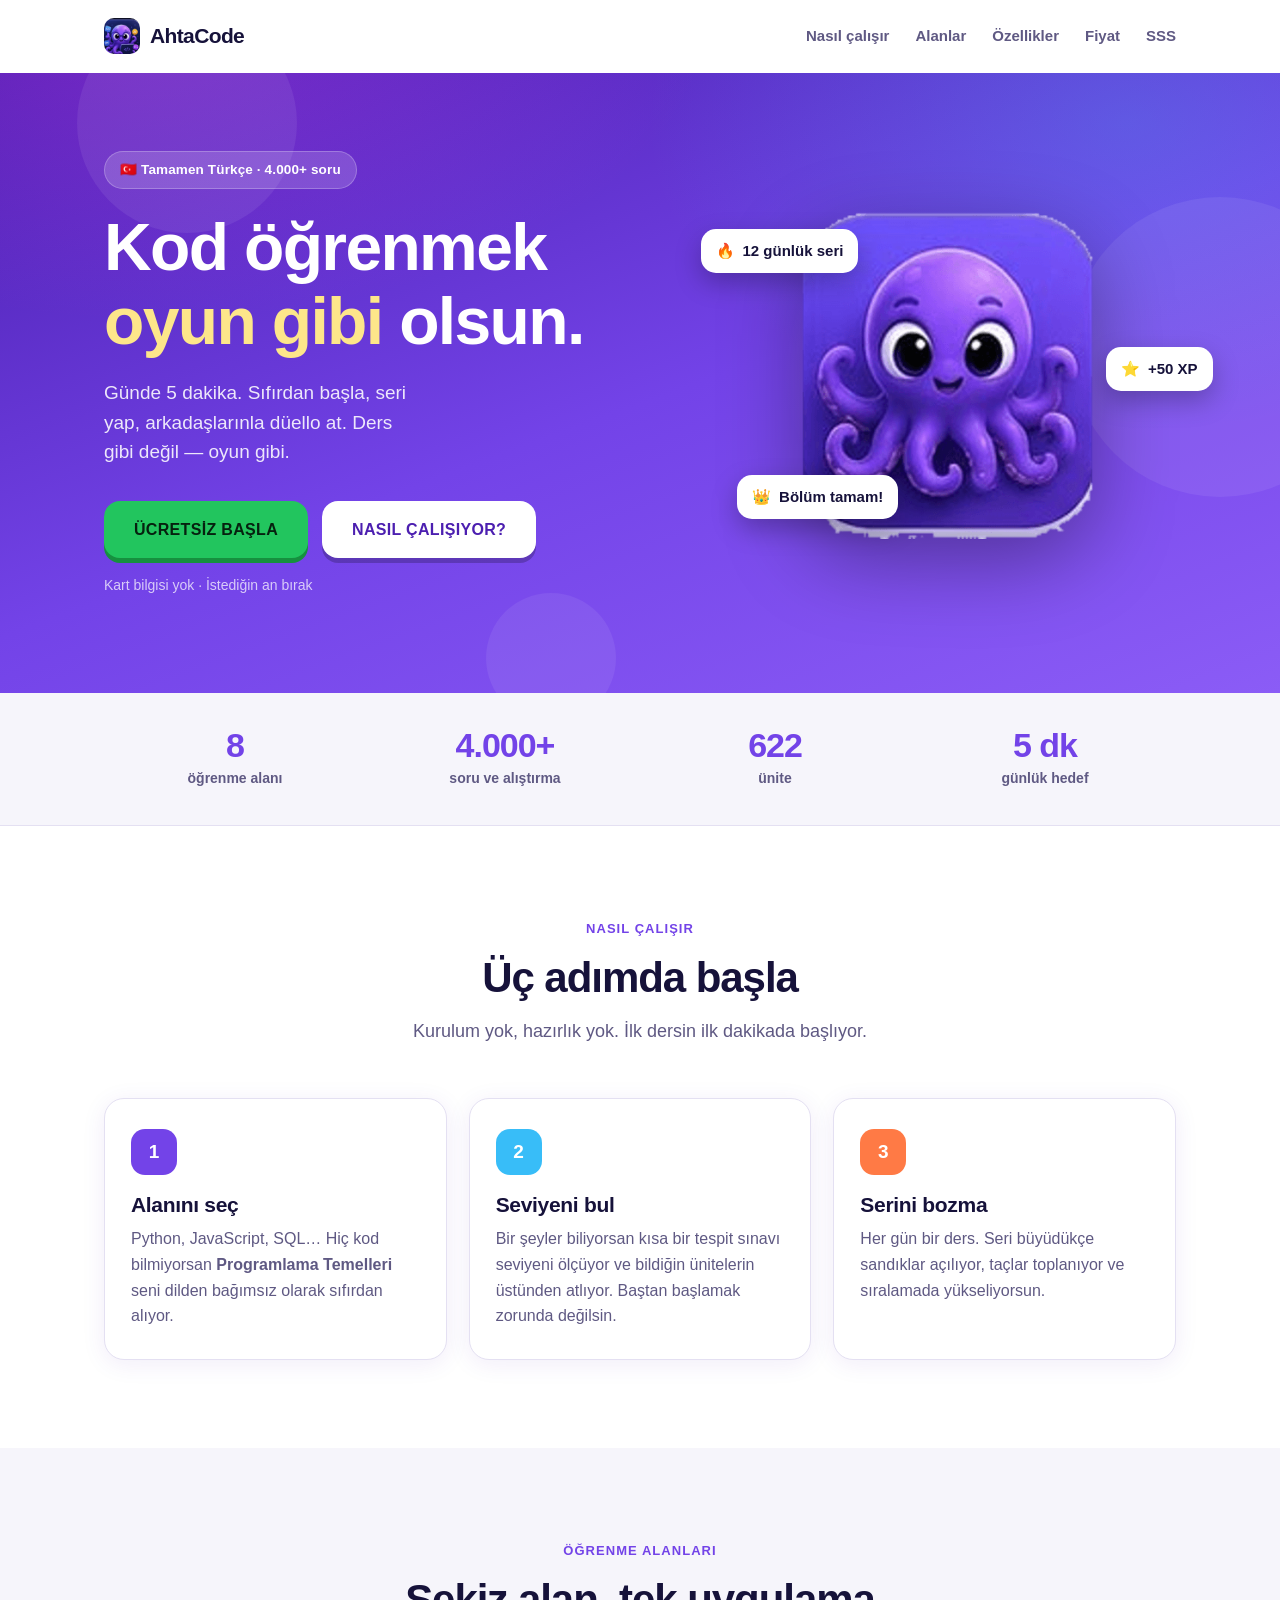
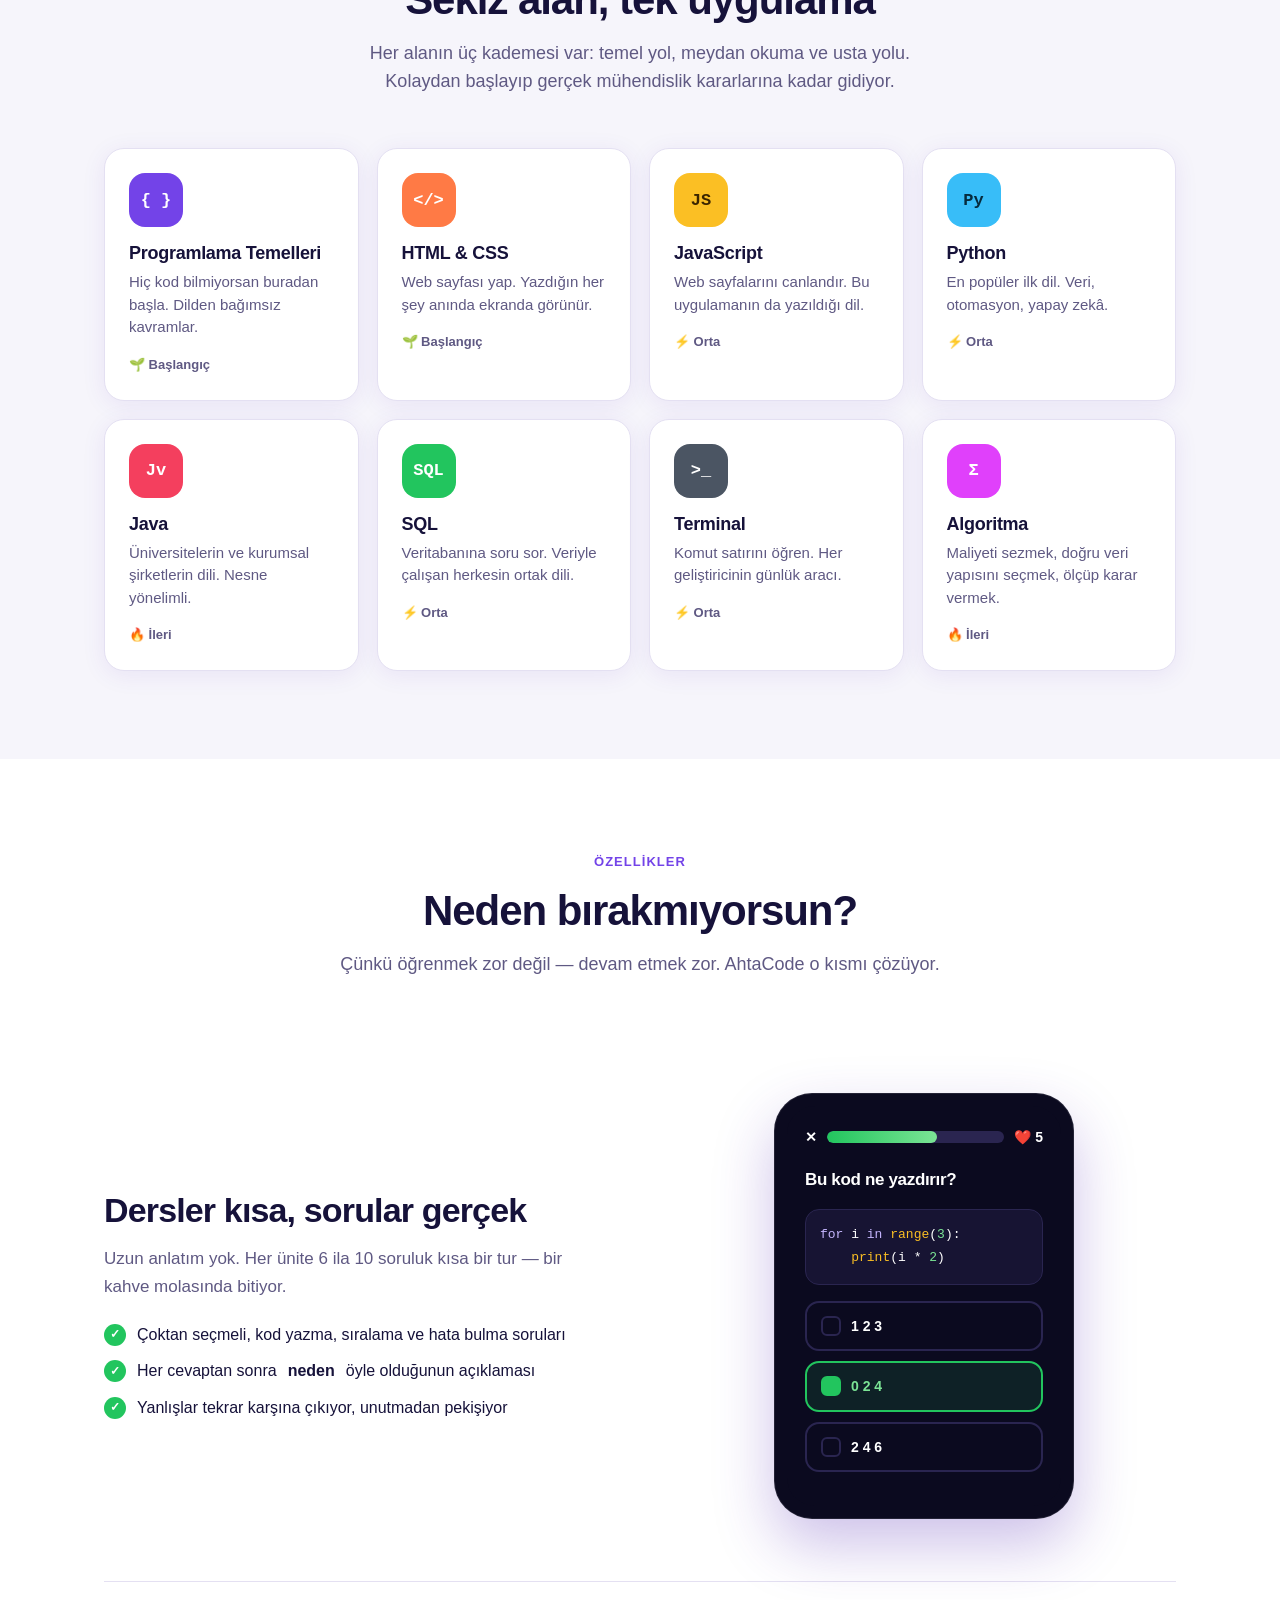
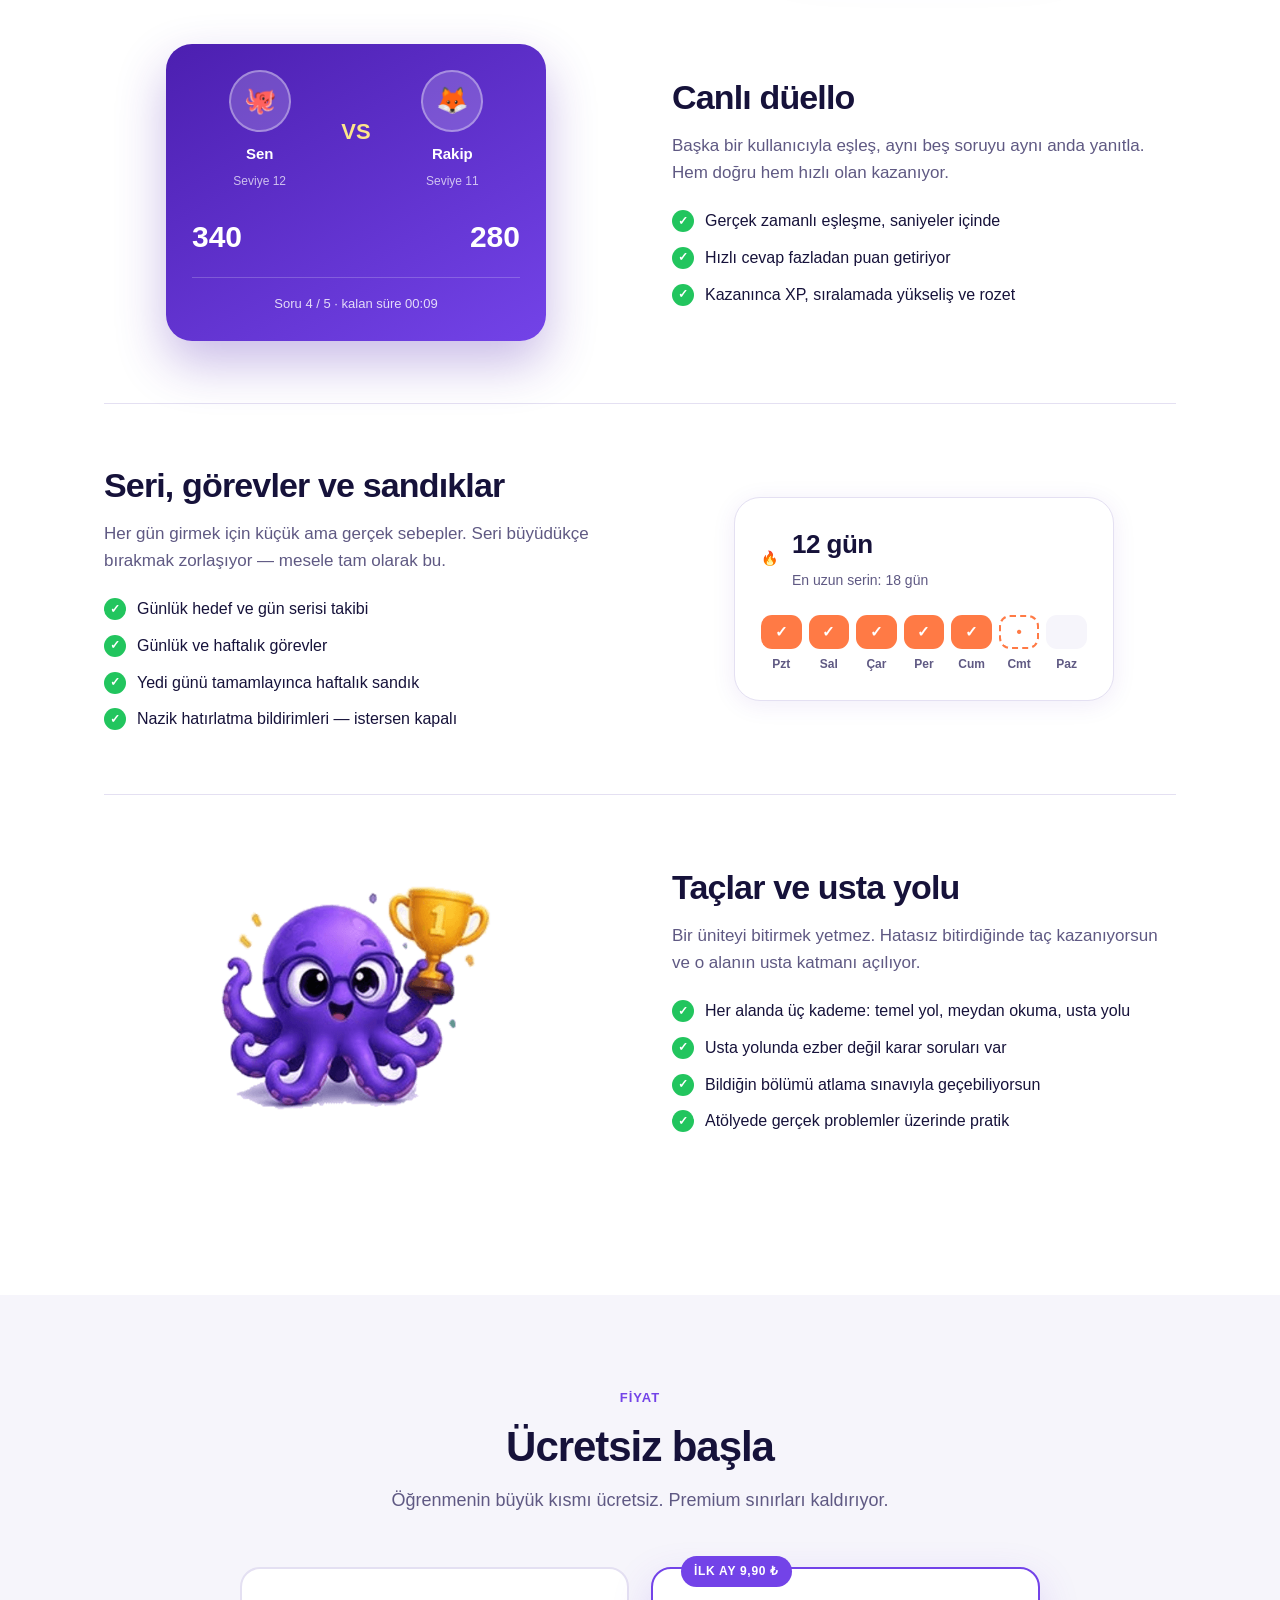
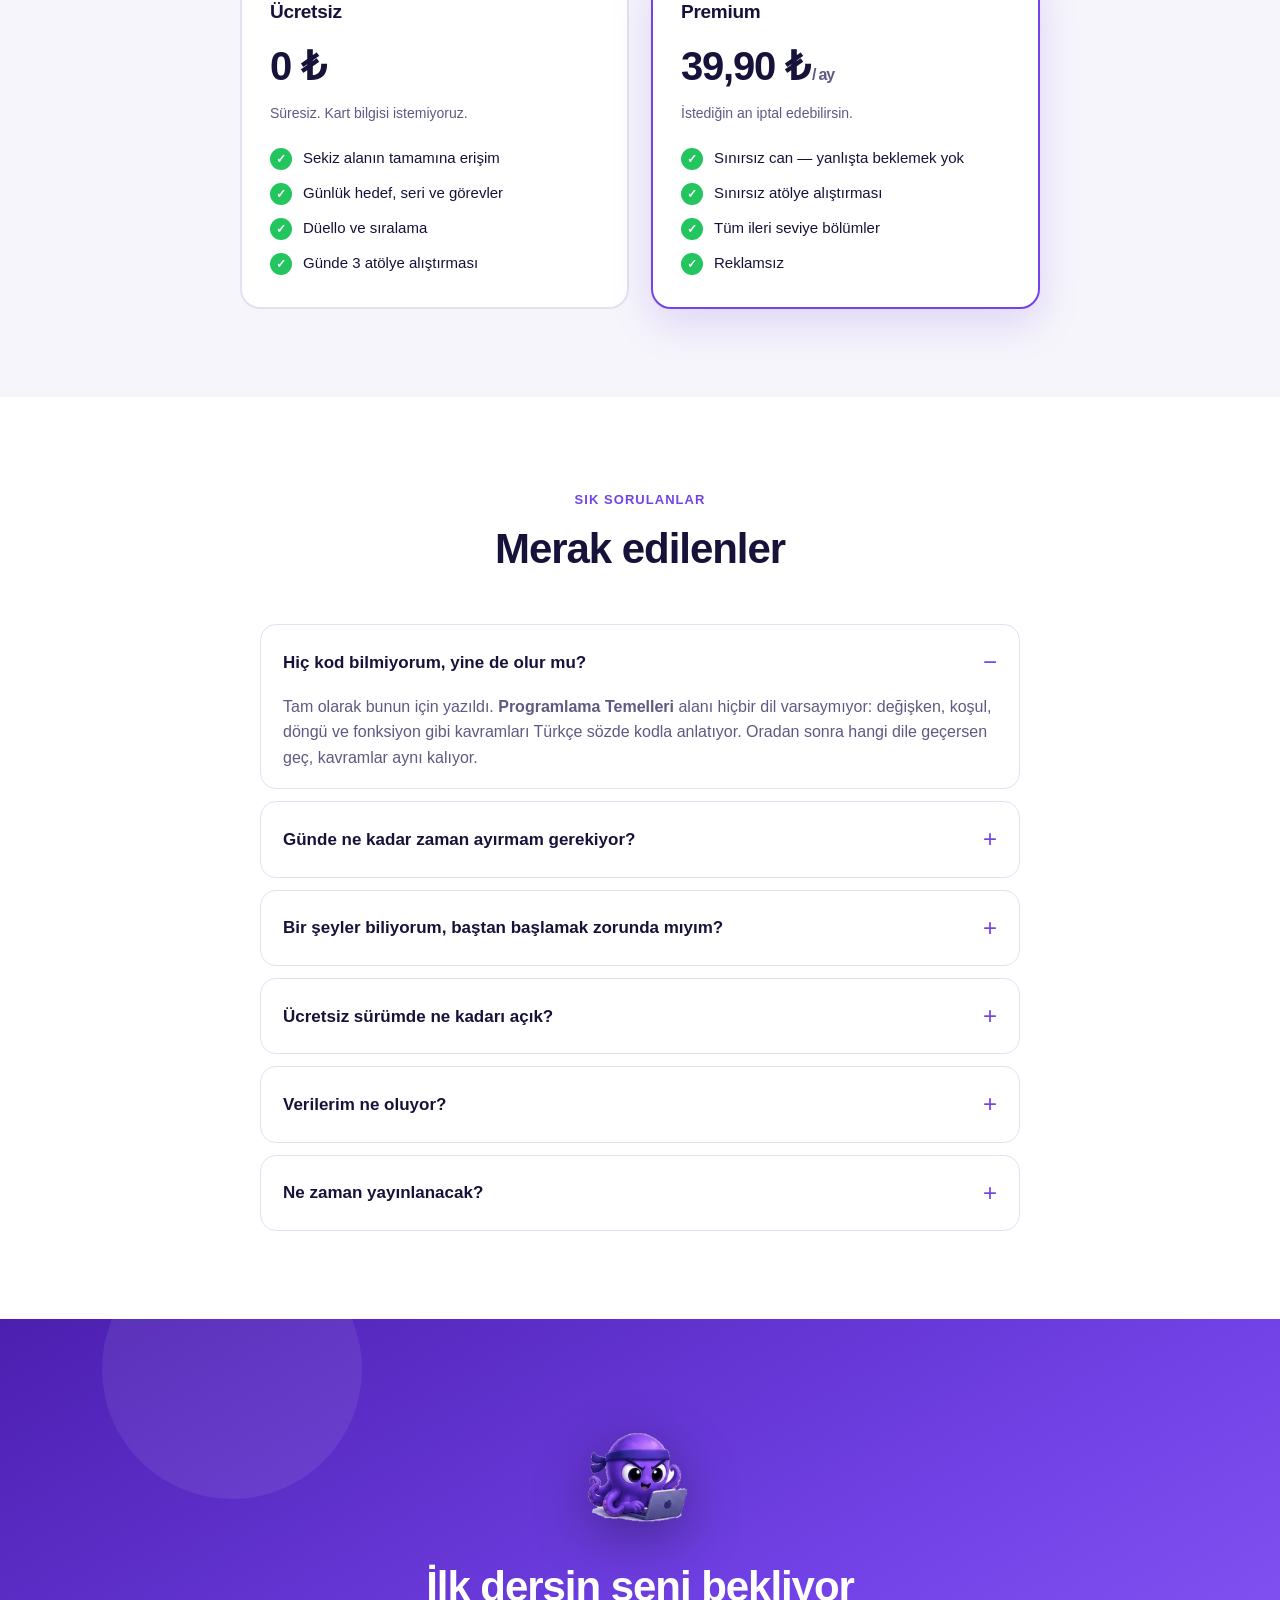
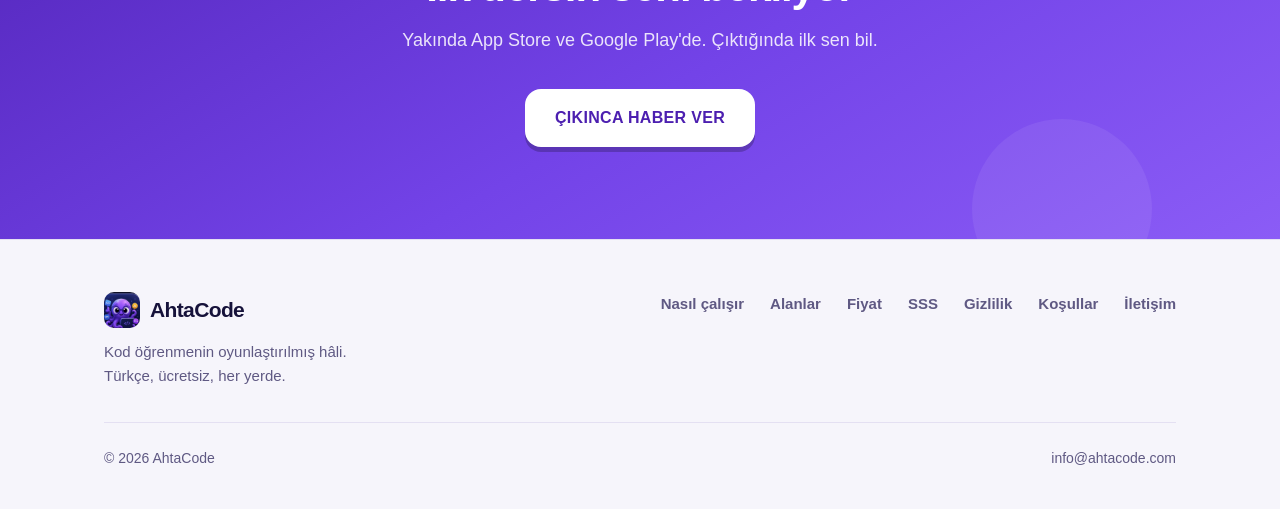
==== commit 7bf4b0df: "İletişim adresi info@ahtacode.com olarak güncellendi Google Workspace kutusu bu adla açıldı; sayfala" ====
--- a/index.html
+++ b/index.html
@@ -784,7 +784,7 @@
         <summary>Ne zaman yayınlanacak?</summary>
         <p>
           App Store ve Google Play için hazırlık sürüyor. Çıktığında haberdar
-          olmak istersen <a href="mailto:destek@ahtacode.com">destek@ahtacode.com</a> adresine
+          olmak istersen <a href="mailto:info@ahtacode.com">info@ahtacode.com</a> adresine
           yazman yeterli.
         </p>
       </details>
@@ -801,7 +801,7 @@
     <h2>İlk dersin seni bekliyor</h2>
     <p>Yakında App Store ve Google Play'de. Çıktığında ilk sen bil.</p>
     <div class="cta-sira">
-      <a class="dugme dugme-beyaz" href="mailto:destek@ahtacode.com?subject=AhtaCode%20çıkınca%20haber%20ver">
+      <a class="dugme dugme-beyaz" href="mailto:info@ahtacode.com?subject=AhtaCode%20çıkınca%20haber%20ver">
         Çıkınca haber ver
       </a>
     </div>
@@ -825,12 +825,12 @@
         <a href="#sss">SSS</a>
         <a href="/gizlilik.html">Gizlilik</a>
         <a href="/kosullar.html">Koşullar</a>
-        <a href="mailto:destek@ahtacode.com">İletişim</a>
+        <a href="mailto:info@ahtacode.com">İletişim</a>
       </nav>
     </div>
     <div class="dip-not">
       <span>© 2026 AhtaCode</span>
-      <span>destek@ahtacode.com</span>
+      <span>info@ahtacode.com</span>
     </div>
   </div>
 </footer>
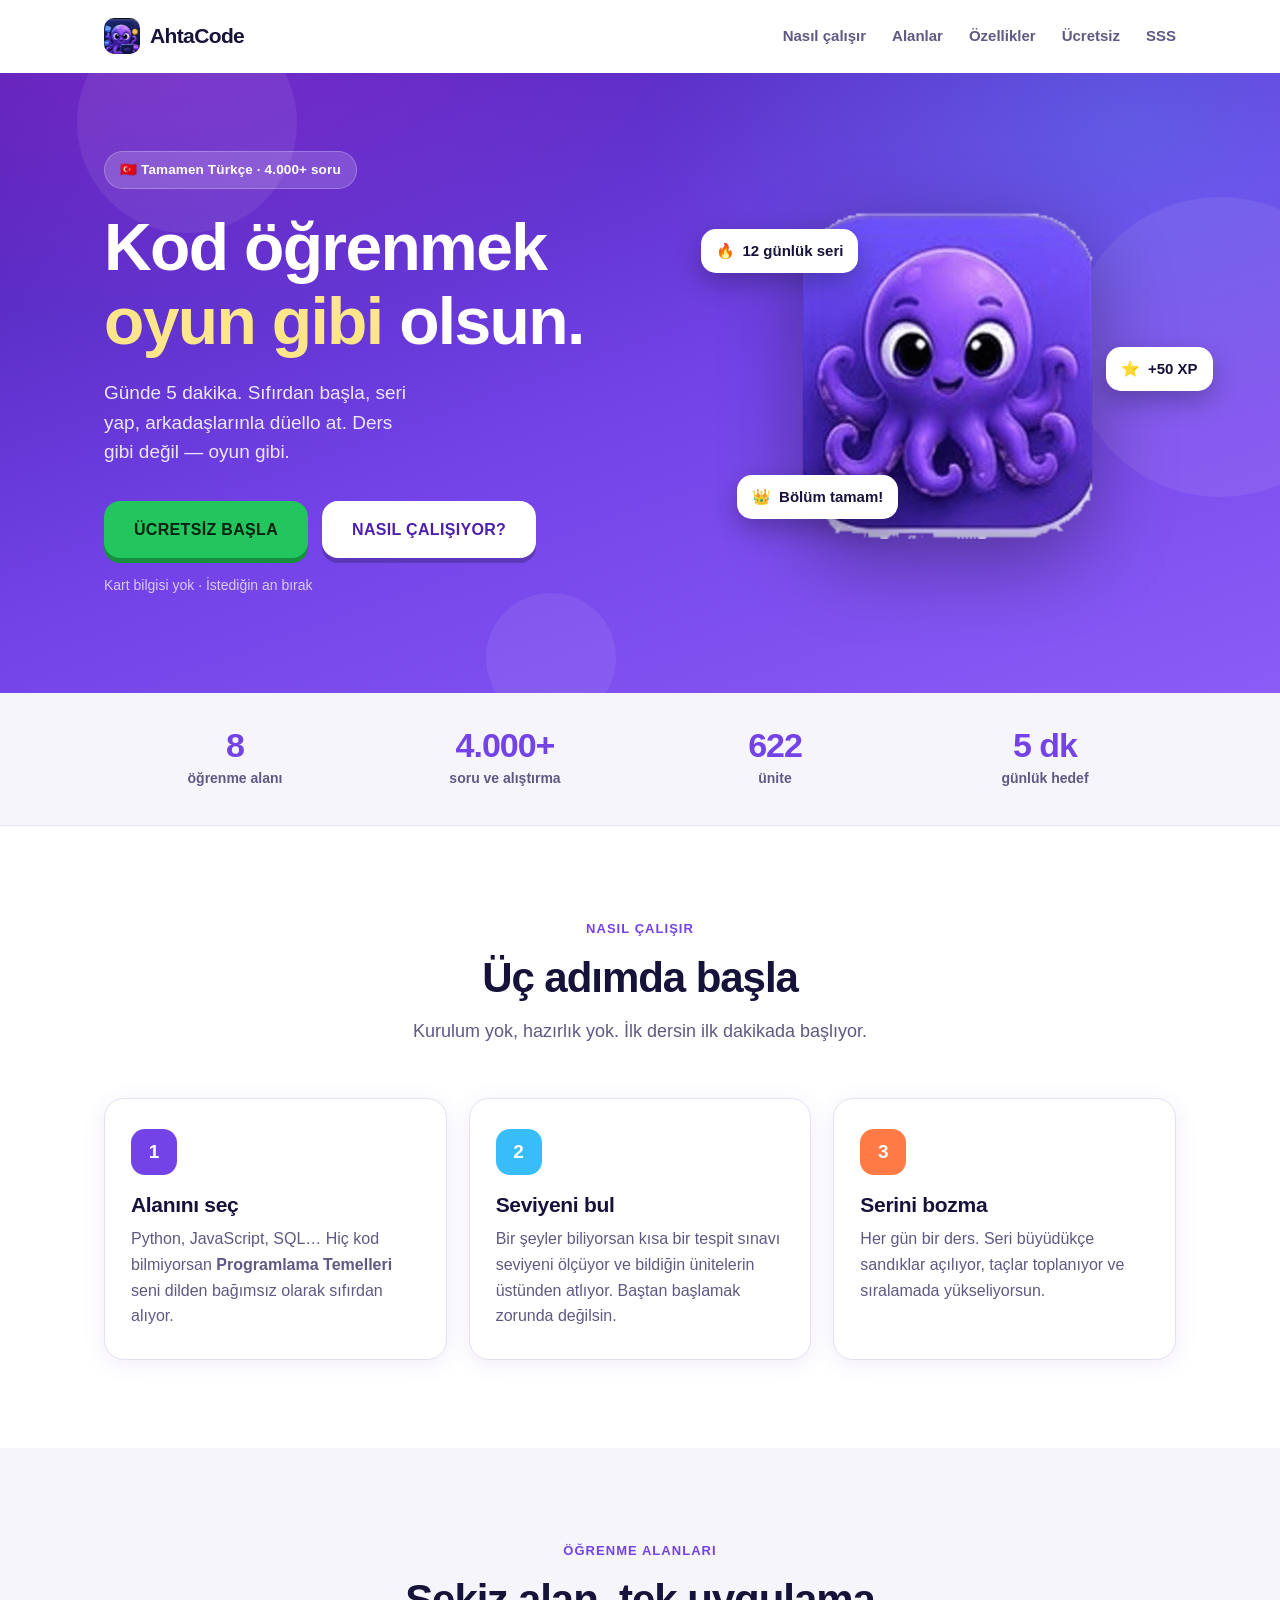
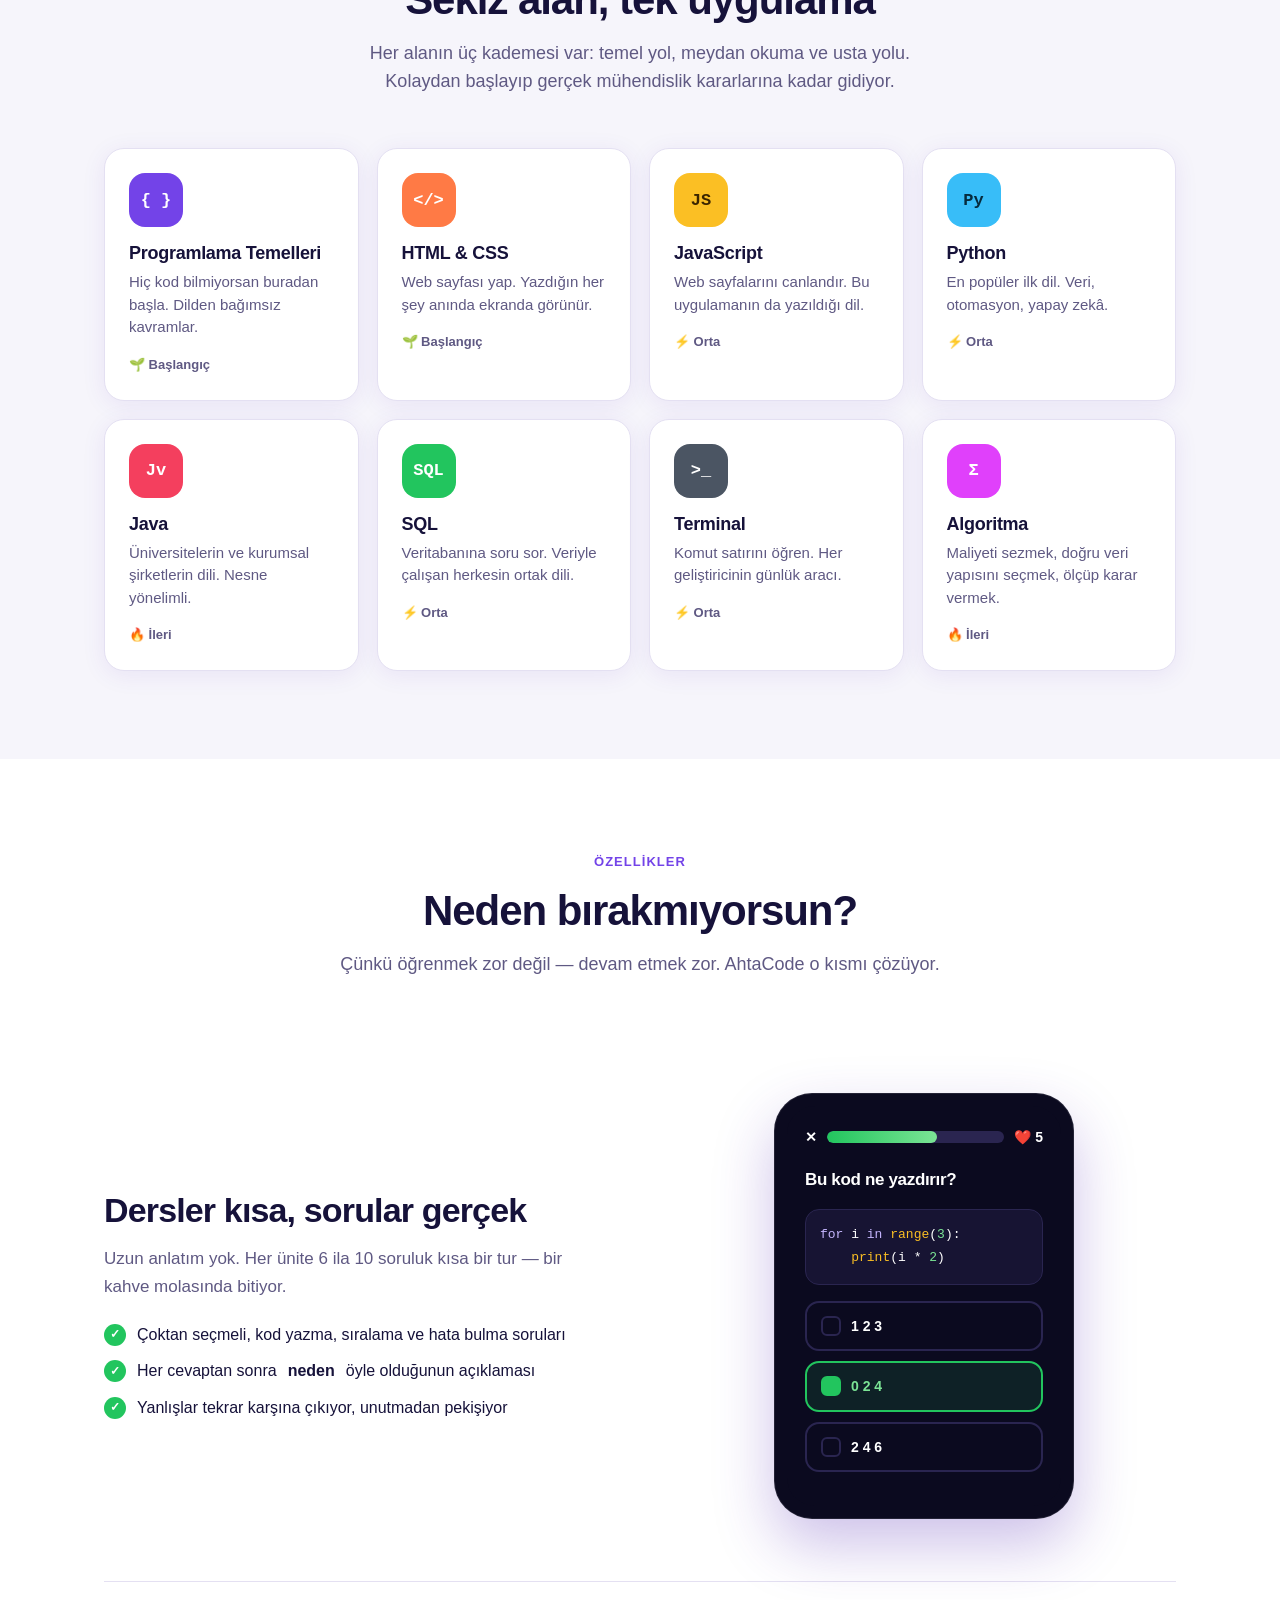
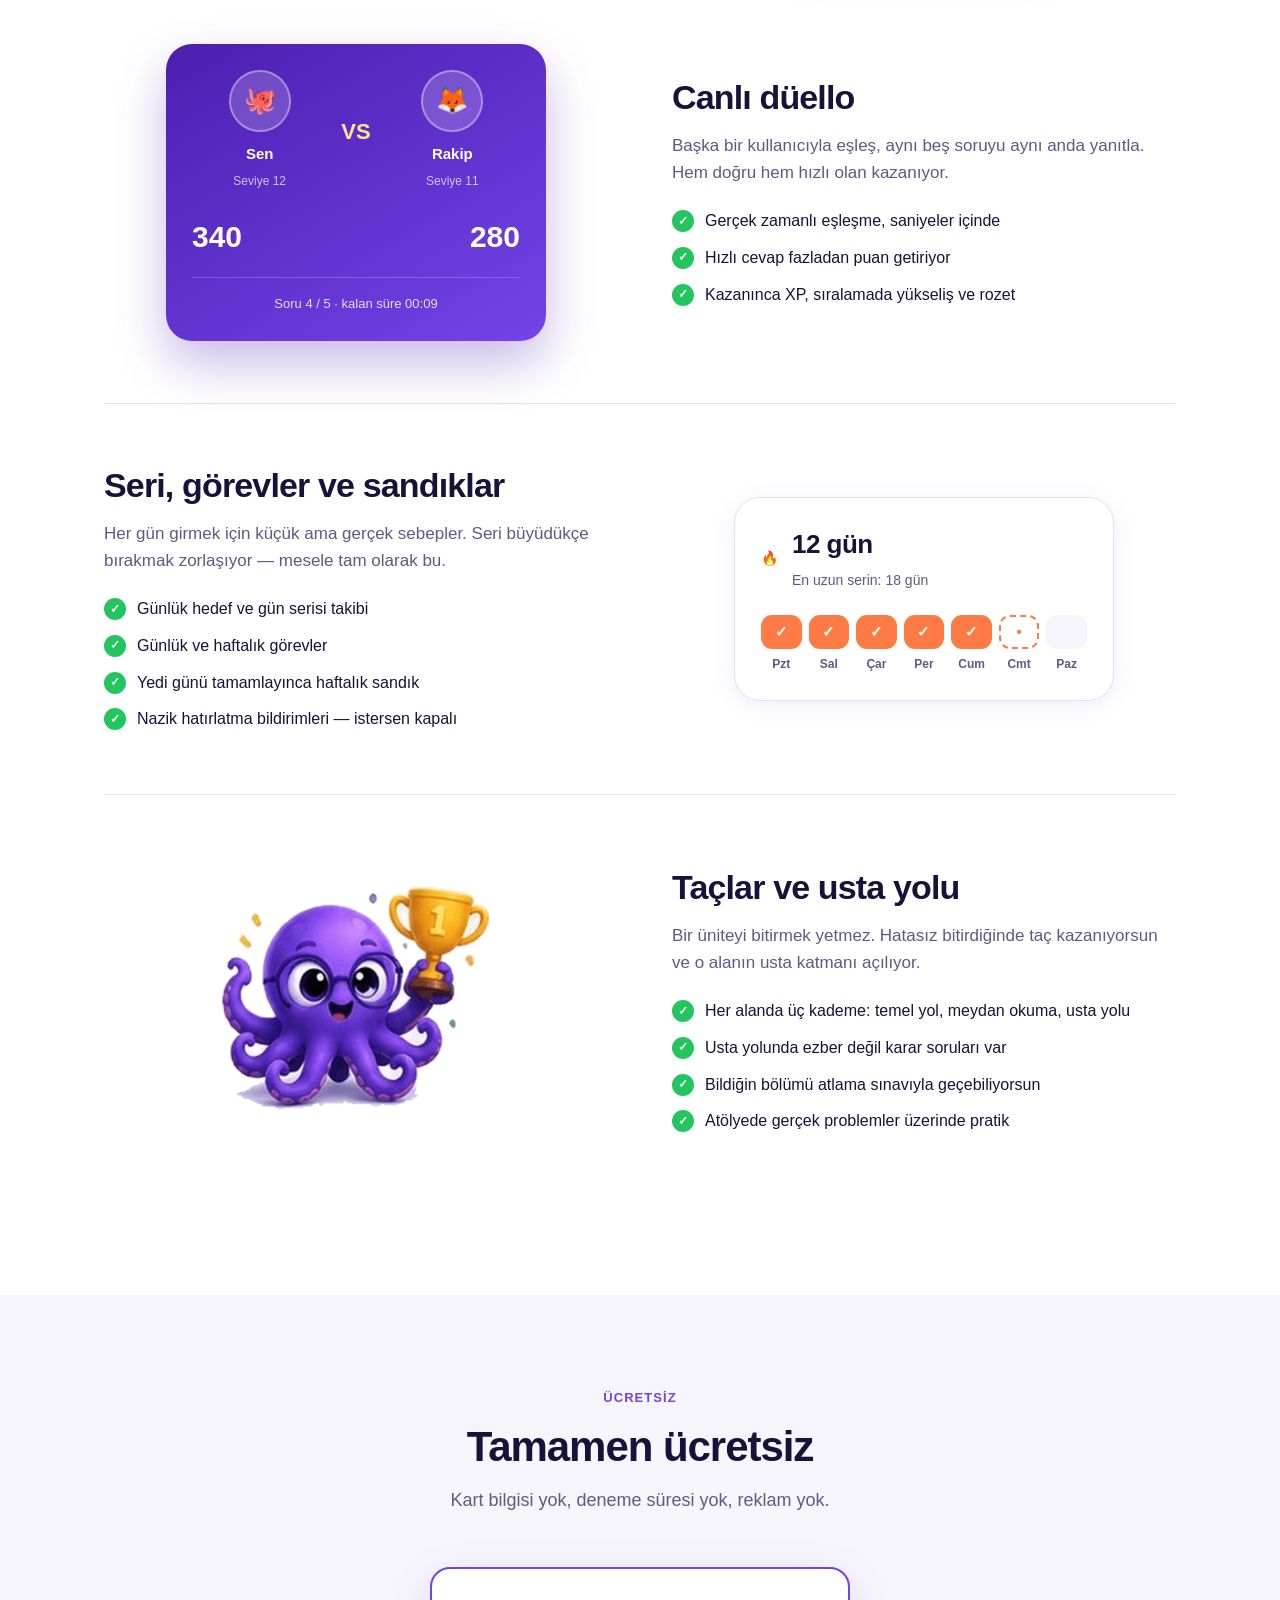
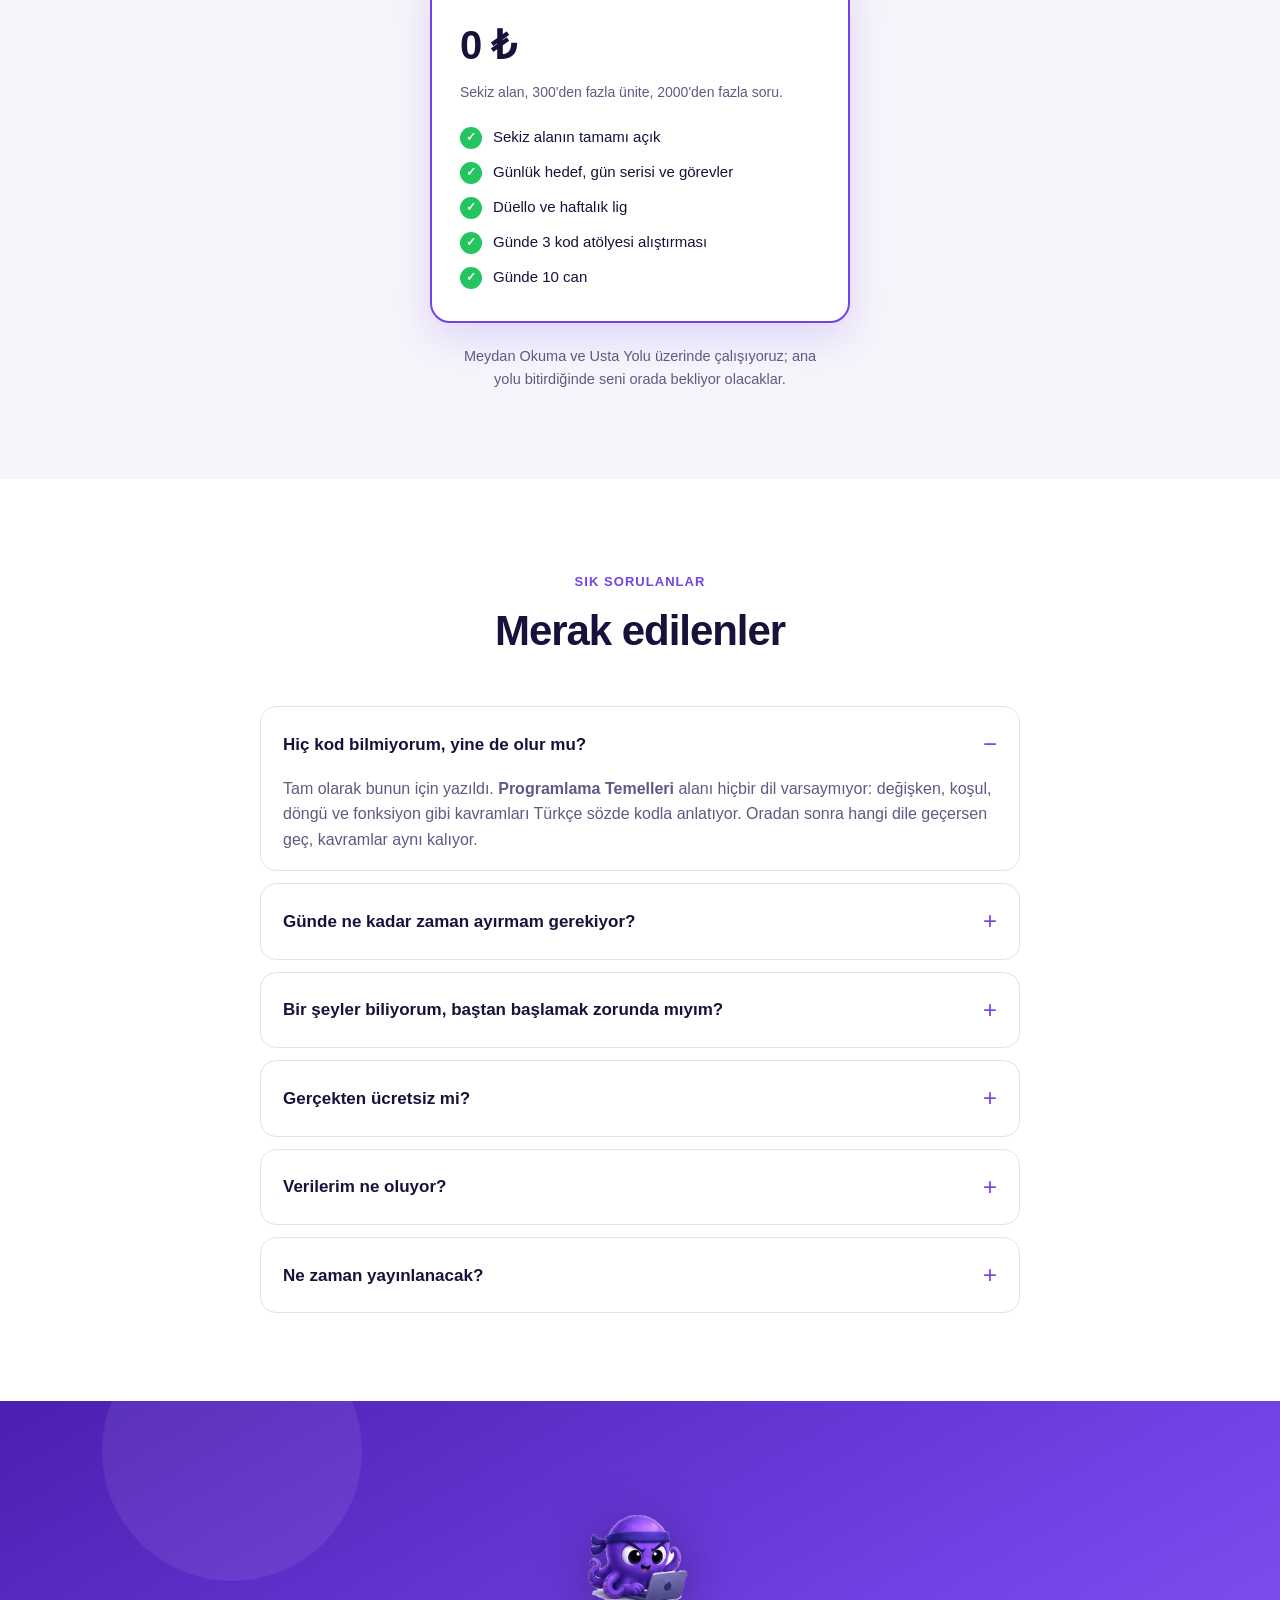
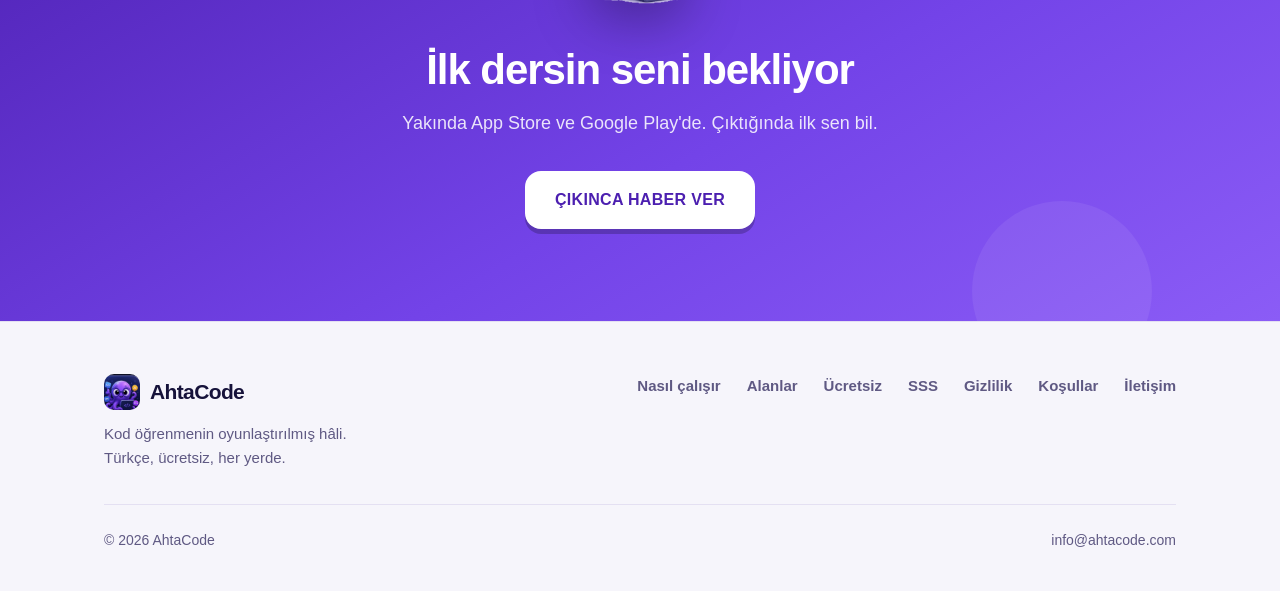
==== commit 364598fb: "Site ücretsiz sürüme göre güncellendi Fiyat bölümü iki plandan (Ücretsiz / Premium) tek sütuna indi." ====
--- a/index.html
+++ b/index.html
@@ -345,6 +345,12 @@
 /* --- Fiyat --- */
 .fiyatlar { display: grid; grid-template-columns: 1fr 1fr; gap: 22px; max-width: 800px; margin: 0 auto; }
 @media (max-width: 720px) { .fiyatlar { grid-template-columns: 1fr; } }
+/* Tek plan kaldığı için ızgara tek sütuna iniyor ve ortalanıyor.
+   İki sütunluk kalıbı silmiyoruz: premium geri geldiğinde
+   yeniden kullanılacak. */
+.fiyatlar.tek { grid-template-columns: 1fr; max-width: 420px; }
+.kucuk-not { margin-top: 22px; text-align: center; color: var(--yazi-soluk);
+             font-size: 14.5px; max-width: 46ch; margin-left: auto; margin-right: auto; }
 .plan { background: var(--kart); border: 2px solid var(--cizgi); border-radius: var(--r);
         padding: 32px 28px; position: relative; }
 .plan.one { border-color: var(--ana); box-shadow: 0 14px 40px rgba(115,67,232,.18); }
@@ -406,7 +412,7 @@
       <a href="#nasil">Nasıl çalışır</a>
       <a href="#alanlar">Alanlar</a>
       <a href="#ozellikler">Özellikler</a>
-      <a href="#fiyat">Fiyat</a>
+      <a href="#ucretsiz">Ücretsiz</a>
       <a href="#sss">SSS</a>
     </nav>
   </div>
@@ -691,41 +697,40 @@
   </div>
 </section>
 
-<!-- ========================= FİYAT ========================= -->
-<section class="blok alt" id="fiyat">
+<!-- ========================= ÜCRETSİZ ========================= -->
+<!-- Eskiden burada iki plan yan yana duruyordu (Ücretsiz /
+     Premium). 1.0 ücretsiz çıktığı için tek sütuna indirildi:
+     olmayan bir ürünün fiyatını göstermek hem yanıltıcı hem de
+     "acaba sonra para mı isteyecek" sorusunu doğuruyor.
+
+     Sonradan gelecek olanı gizlemiyoruz ama fiyat da vermiyoruz;
+     rakam söylemek söz vermek demek. -->
+<section class="blok alt" id="ucretsiz">
   <div class="kap">
     <div class="baslik-orta">
-      <span class="etiket">Fiyat</span>
-      <h2>Ücretsiz başla</h2>
-      <p>Öğrenmenin büyük kısmı ücretsiz. Premium sınırları kaldırıyor.</p>
-    </div>
-
-    <div class="fiyatlar">
-      <div class="plan">
-        <h3>Ücretsiz</h3>
+      <span class="etiket">Ücretsiz</span>
+      <h2>Tamamen ücretsiz</h2>
+      <p>Kart bilgisi yok, deneme süresi yok, reklam yok.</p>
+    </div>
+
+    <div class="fiyatlar tek">
+      <div class="plan one">
         <div class="tutar">0 ₺</div>
-        <p class="aciklama">Süresiz. Kart bilgisi istemiyoruz.</p>
+        <p class="aciklama">Sekiz alan, 300'den fazla ünite, 2000'den fazla soru.</p>
         <ul class="liste">
-          <li>Sekiz alanın tamamına erişim</li>
-          <li>Günlük hedef, seri ve görevler</li>
-          <li>Düello ve sıralama</li>
-          <li>Günde 3 atölye alıştırması</li>
+          <li>Sekiz alanın tamamı açık</li>
+          <li>Günlük hedef, gün serisi ve görevler</li>
+          <li>Düello ve haftalık lig</li>
+          <li>Günde 3 kod atölyesi alıştırması</li>
+          <li>Günde 10 can</li>
         </ul>
       </div>
-
-      <div class="plan one">
-        <span class="rozet">İlk ay 9,90 ₺</span>
-        <h3>Premium</h3>
-        <div class="tutar">39,90 ₺<small> / ay</small></div>
-        <p class="aciklama">İstediğin an iptal edebilirsin.</p>
-        <ul class="liste">
-          <li>Sınırsız can — yanlışta beklemek yok</li>
-          <li>Sınırsız atölye alıştırması</li>
-          <li>Tüm ileri seviye bölümler</li>
-          <li>Reklamsız</li>
-        </ul>
-      </div>
-    </div>
+    </div>
+
+    <p class="kucuk-not">
+      Meydan Okuma ve Usta Yolu üzerinde çalışıyoruz; ana yolu bitirdiğinde
+      seni orada bekliyor olacaklar.
+    </p>
   </div>
 </section>
 
@@ -764,11 +769,12 @@
         </p>
       </details>
       <details>
-        <summary>Ücretsiz sürümde ne kadarı açık?</summary>
-        <p>
-          Sekiz alanın tamamı, düello, sıralama, seri ve görevler ücretsiz.
-          Premium canları sınırsız yapıyor, atölye alıştırmalarının günlük
-          sınırını kaldırıyor ve ileri bölümleri açıyor.
+        <summary>Gerçekten ücretsiz mi?</summary>
+        <p>
+          Evet. Sekiz alanın ana yolu, düello, lig, seri, görevler ve kod
+          atölyesi ücretsiz. Kart bilgisi istemiyoruz, deneme süresi yok,
+          reklam yok. Meydan Okuma ve Usta Yolu katmanları henüz
+          yayınlanmadı; hazır olduklarında ne olacağını burada duyuracağız.
         </p>
       </details>
       <details>
@@ -783,9 +789,8 @@
       <details>
         <summary>Ne zaman yayınlanacak?</summary>
         <p>
-          App Store ve Google Play için hazırlık sürüyor. Çıktığında haberdar
-          olmak istersen <a href="mailto:info@ahtacode.com">info@ahtacode.com</a> adresine
-          yazman yeterli.
+          App Store için hazırlık sürüyor. Çıktığında haberdar olmak istersen
+          <a href="mailto:info@ahtacode.com">info@ahtacode.com</a> adresine yazman yeterli.
         </p>
       </details>
     </div>
@@ -821,7 +826,7 @@
       <nav class="dip-baglar">
         <a href="#nasil">Nasıl çalışır</a>
         <a href="#alanlar">Alanlar</a>
-        <a href="#fiyat">Fiyat</a>
+        <a href="#ucretsiz">Ücretsiz</a>
         <a href="#sss">SSS</a>
         <a href="/gizlilik.html">Gizlilik</a>
         <a href="/kosullar.html">Koşullar</a>
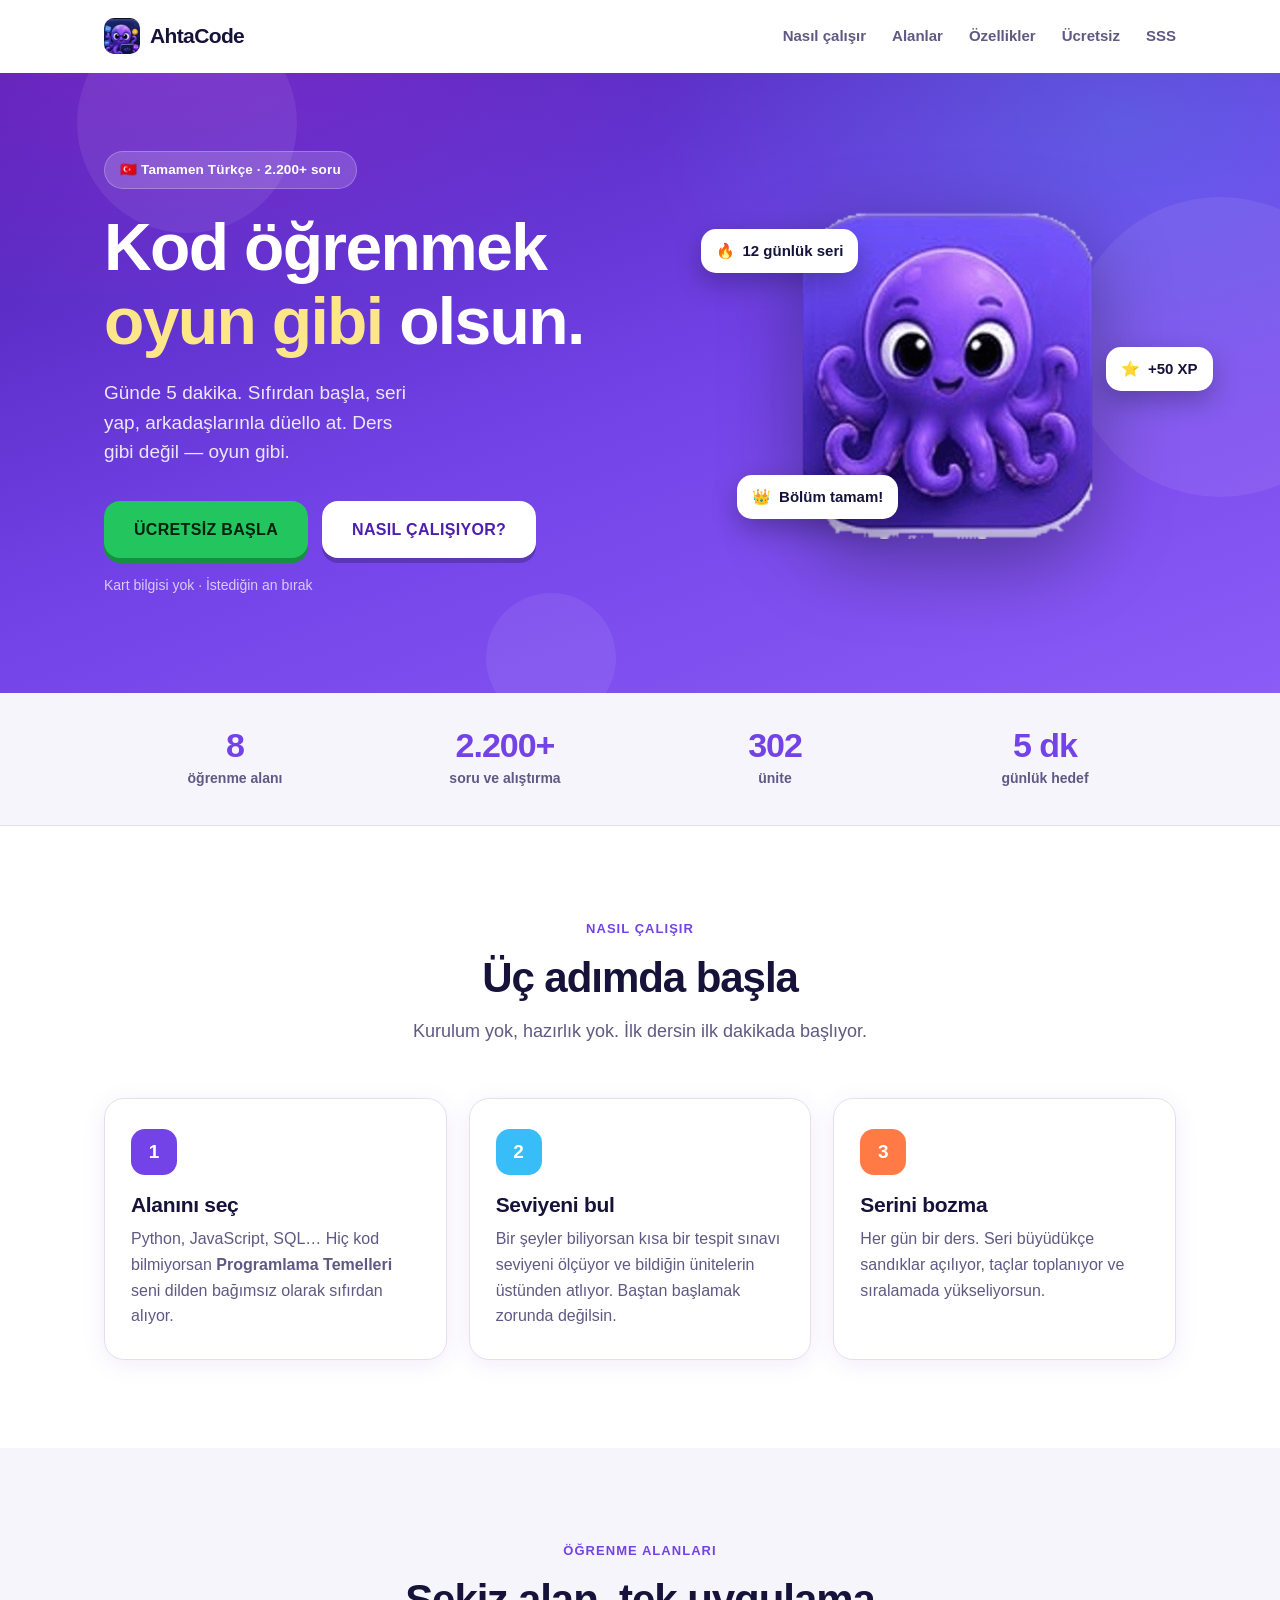
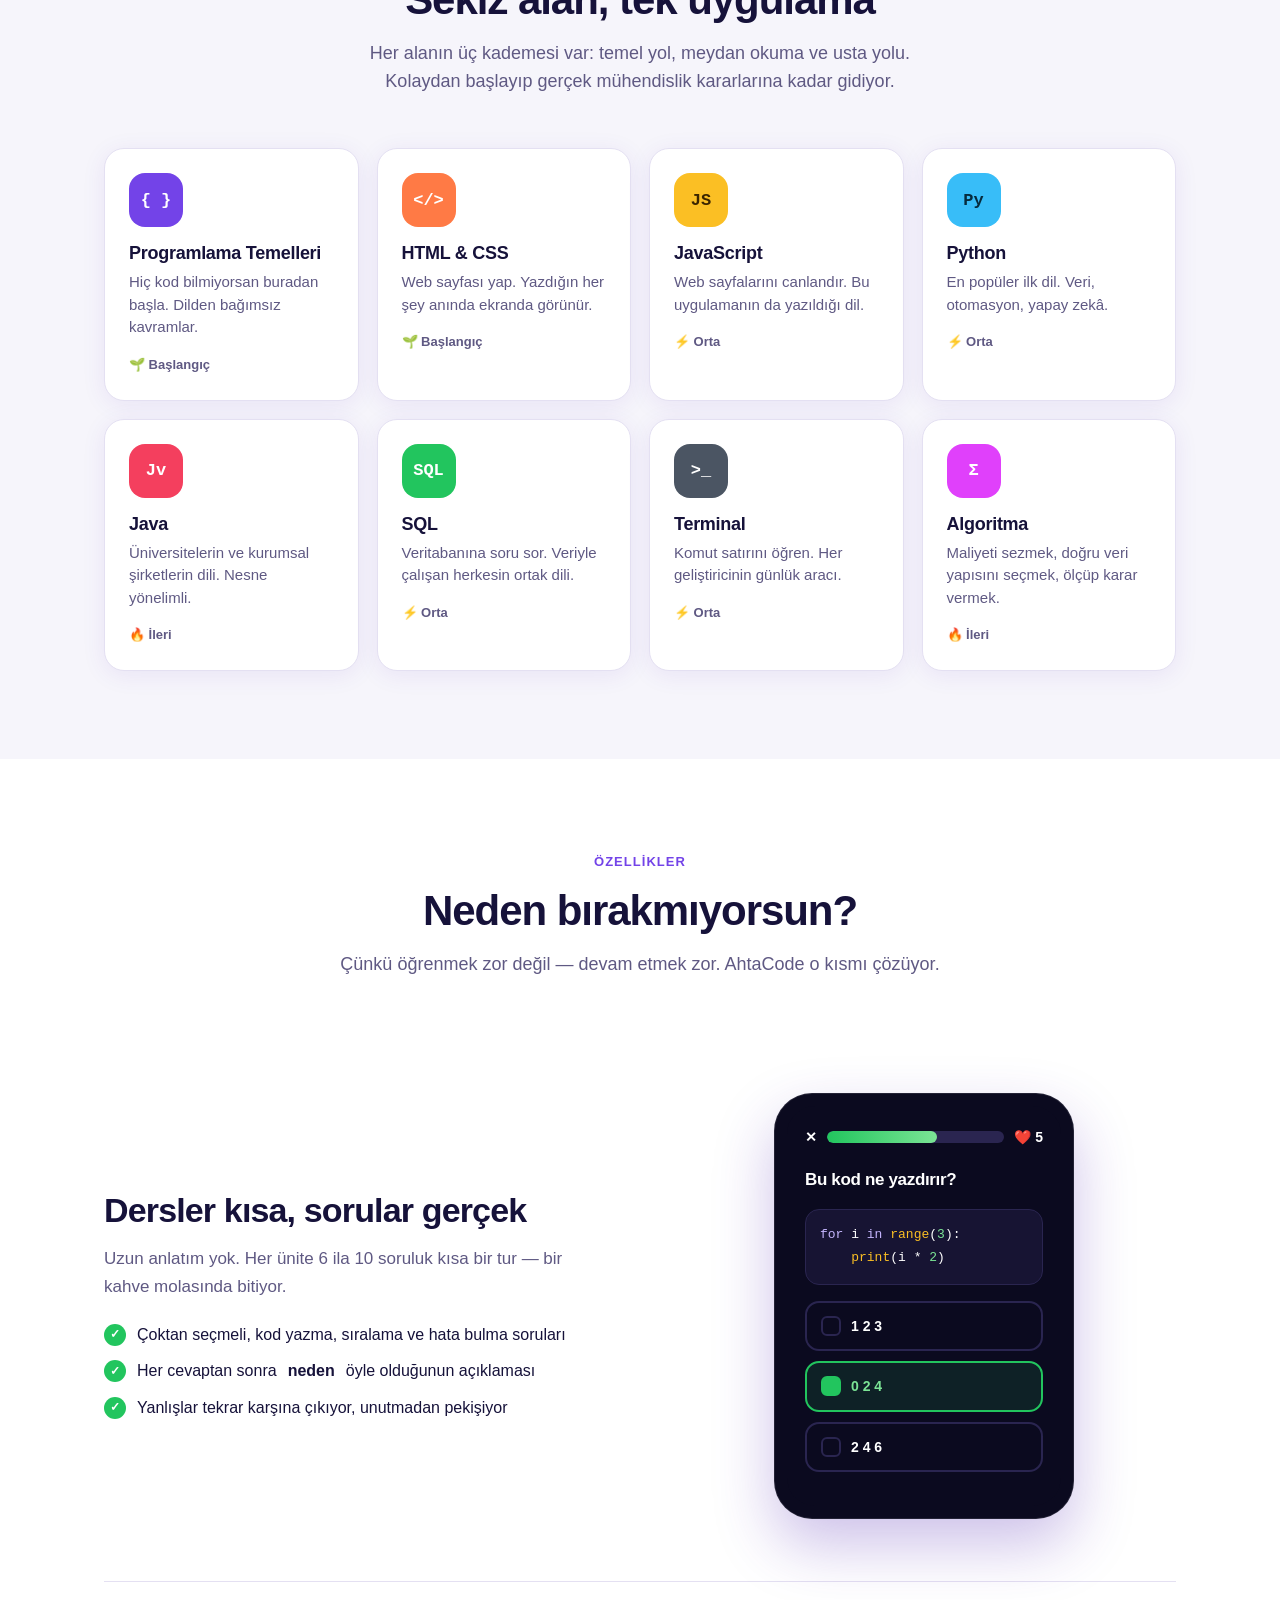
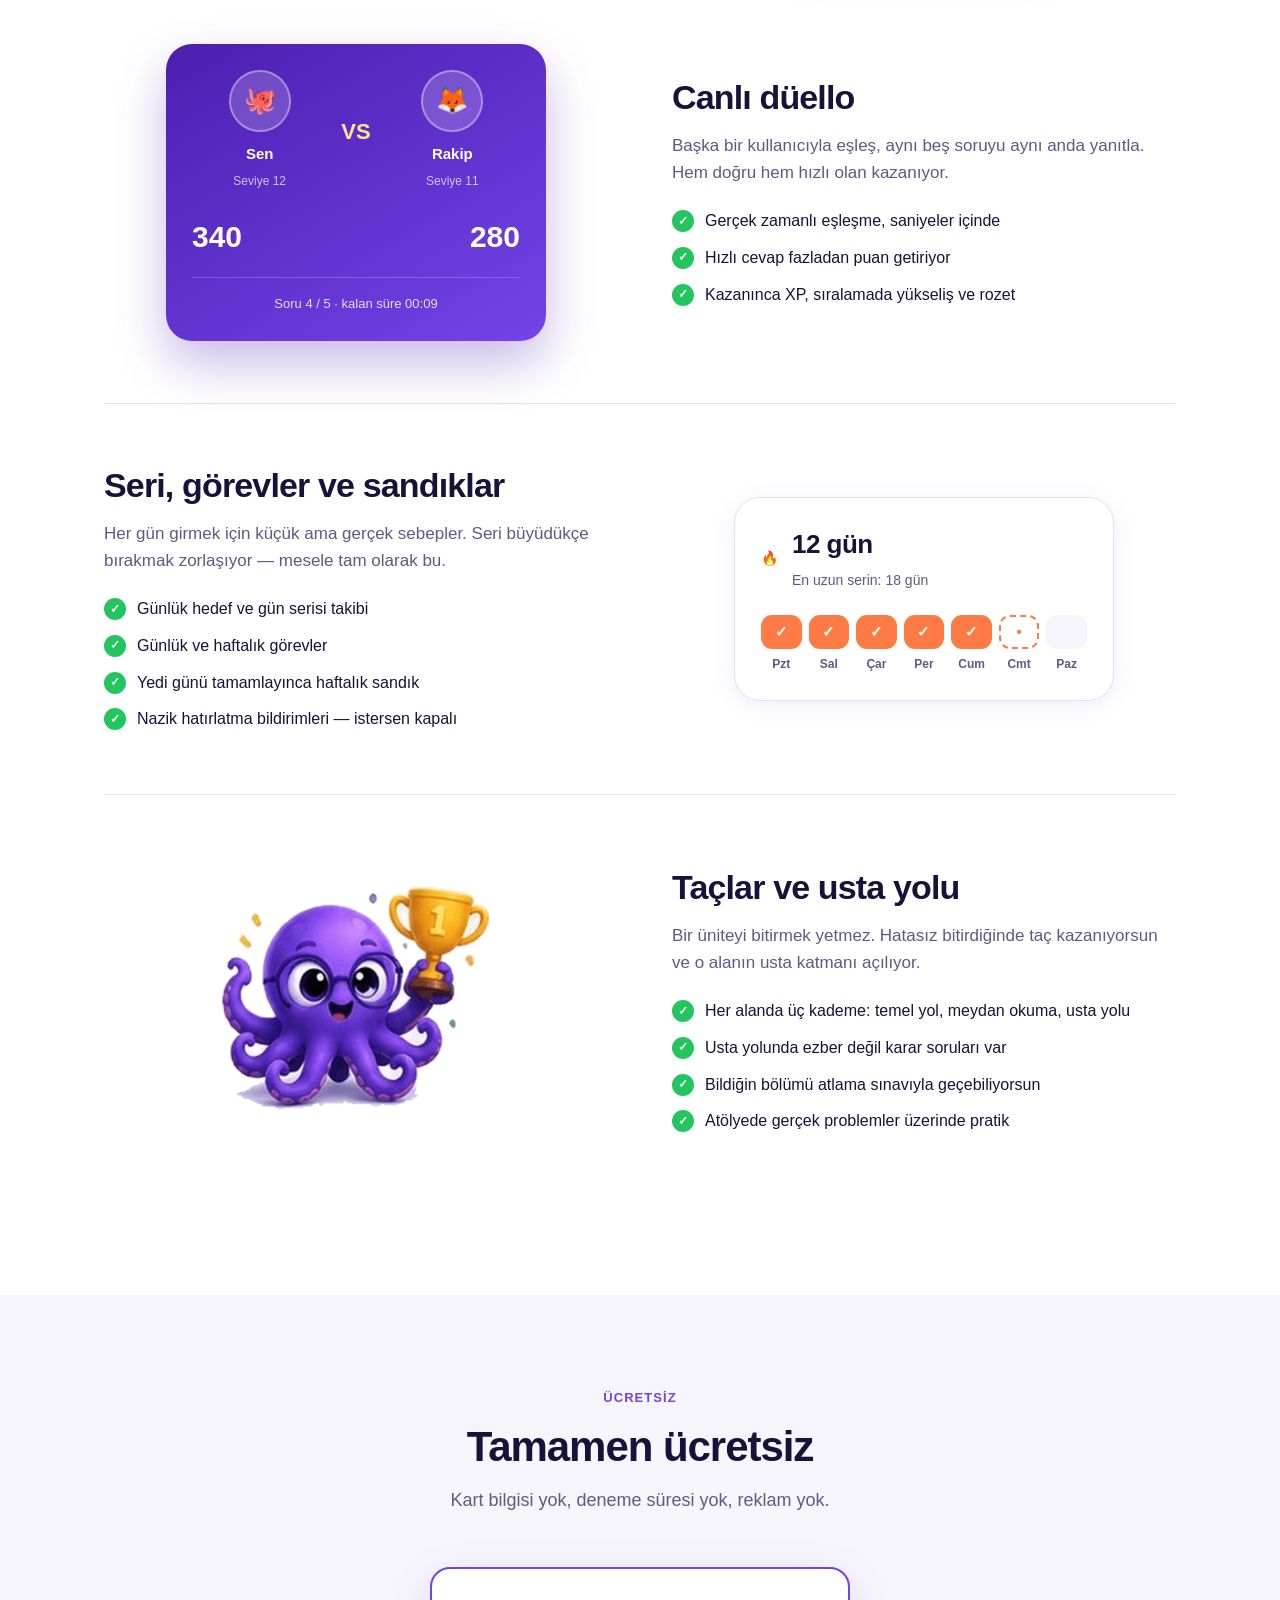
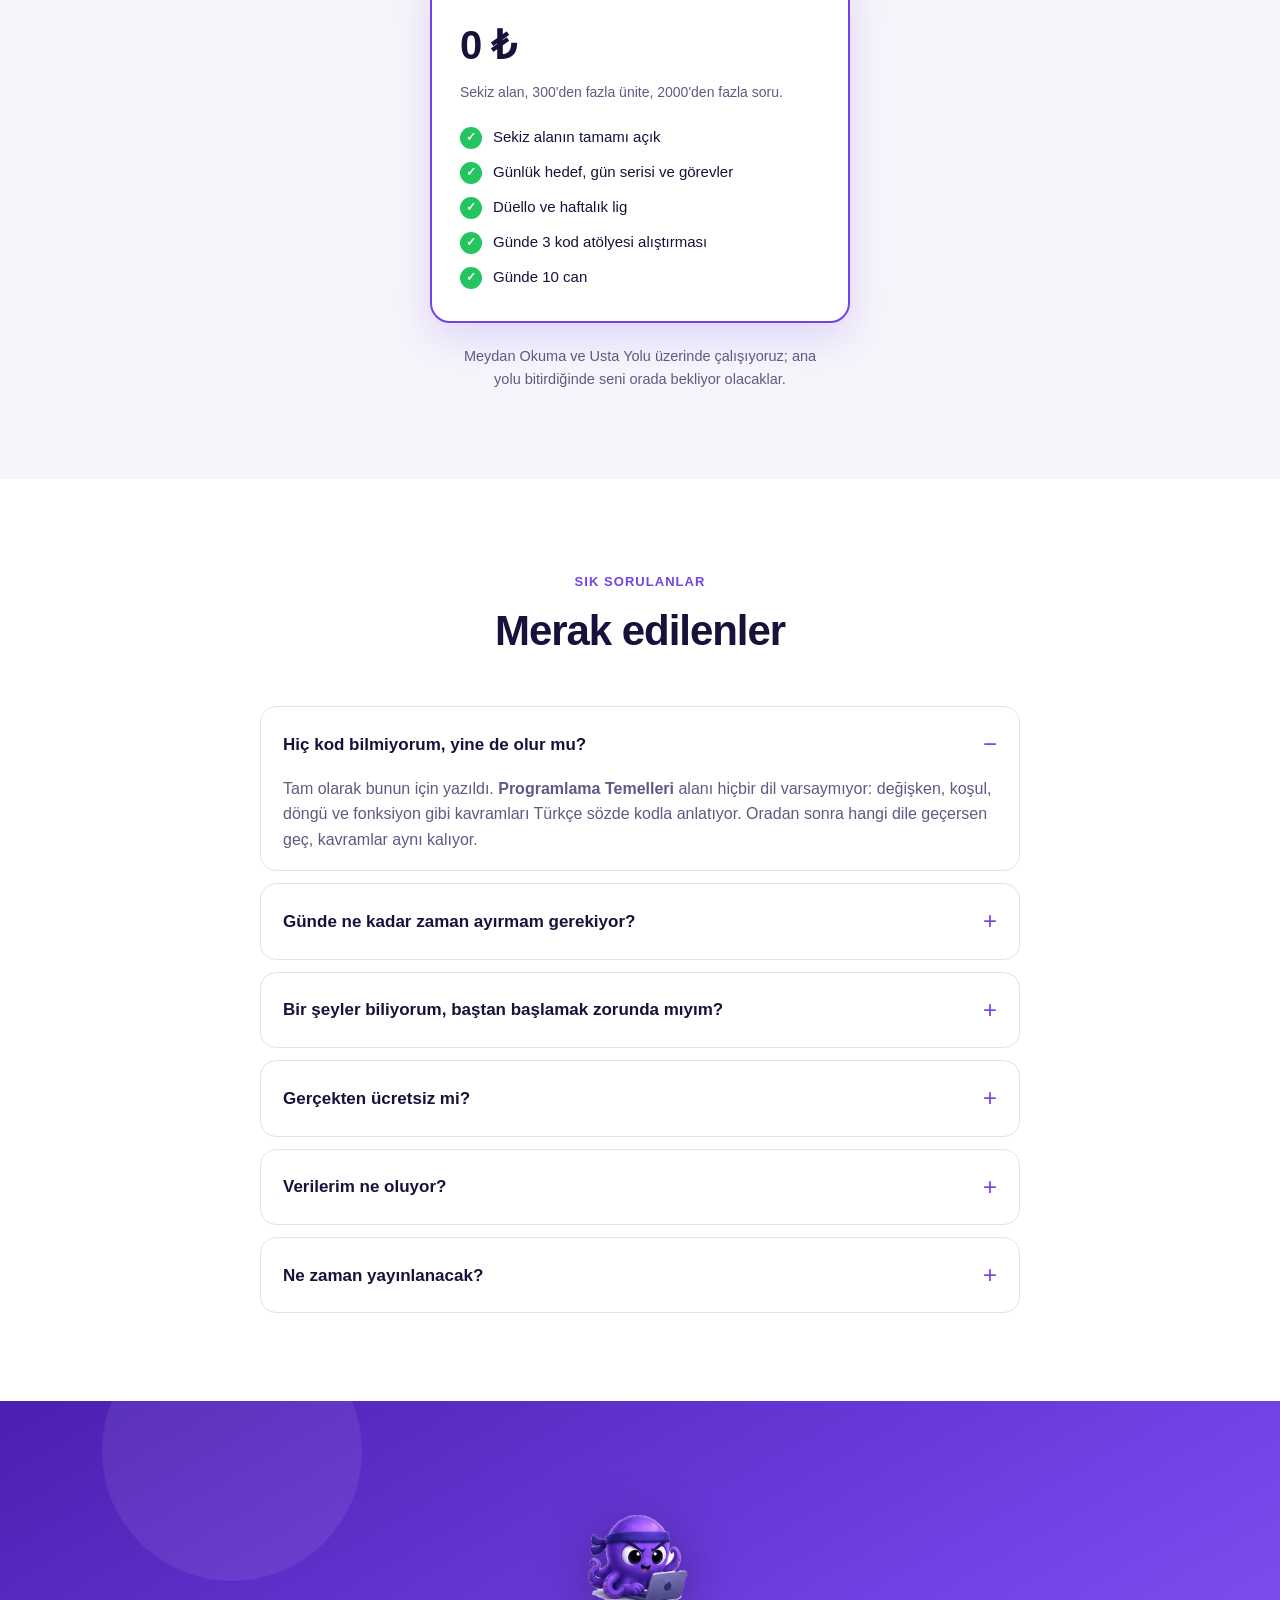
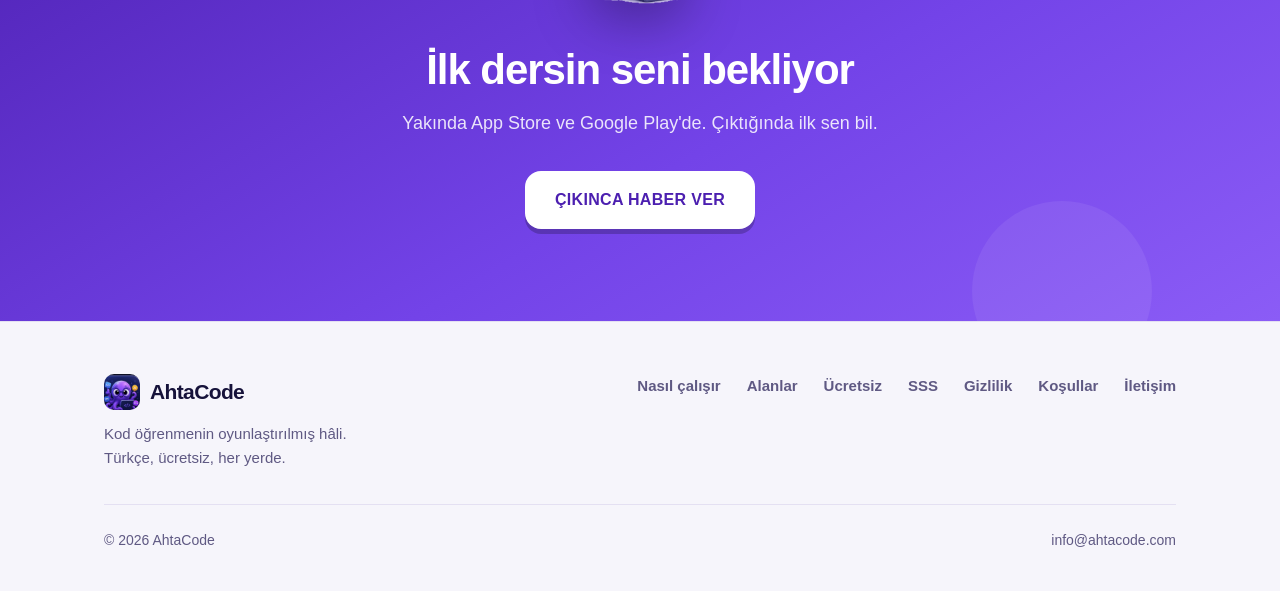
==== commit d80c7c6c: "Soru ve ünite sayısı erişilebilir içeriği gösteriyor Sitede "4.000+ soru" ve "622 ünite" yazıyordu. " ====
--- a/index.html
+++ b/index.html
@@ -4,12 +4,12 @@
 <meta charset="utf-8">
 <meta name="viewport" content="width=device-width, initial-scale=1">
 <title>AhtaCode — Kod öğrenmenin en eğlenceli yolu</title>
-<meta name="description" content="Günde 5 dakikada kod öğren. 8 alan, 4.000+ soru, canlı düellolar ve seri takibiyle Türkçe kod öğrenme uygulaması.">
+<meta name="description" content="Günde 5 dakikada kod öğren. 8 alan, 2.200+ soru, canlı düellolar ve seri takibiyle Türkçe kod öğrenme uygulaması.">
 <link rel="icon" href="/gorsel/favicon.png">
 
 <meta property="og:type" content="website">
 <meta property="og:title" content="AhtaCode — Kod öğrenmenin en eğlenceli yolu">
-<meta property="og:description" content="Günde 5 dakikada kod öğren. 8 alan, 4.000+ soru, canlı düellolar.">
+<meta property="og:description" content="Günde 5 dakikada kod öğren. 8 alan, 2.200+ soru, canlı düellolar.">
 <meta property="og:image" content="https://ahtacode.com/gorsel/kart.png">
 <meta property="og:url" content="https://ahtacode.com">
 <meta name="twitter:card" content="summary_large_image">
@@ -426,7 +426,7 @@
 
   <div class="kap">
     <div>
-      <span class="rozet-ust">🇹🇷 Tamamen Türkçe · 4.000+ soru</span>
+      <span class="rozet-ust">🇹🇷 Tamamen Türkçe · 2.200+ soru</span>
       <h1>Kod öğrenmek <em>oyun gibi</em> olsun.</h1>
       <p class="alt">
         Günde 5 dakika. Sıfırdan başla, seri yap, arkadaşlarınla
@@ -454,8 +454,8 @@
   <div class="kap">
     <div class="serit">
       <div><b>8</b><span>öğrenme alanı</span></div>
-      <div><b>4.000+</b><span>soru ve alıştırma</span></div>
-      <div><b>622</b><span>ünite</span></div>
+      <div><b>2.200+</b><span>soru ve alıştırma</span></div>
+      <div><b>302</b><span>ünite</span></div>
       <div><b>5 dk</b><span>günlük hedef</span></div>
     </div>
   </div>
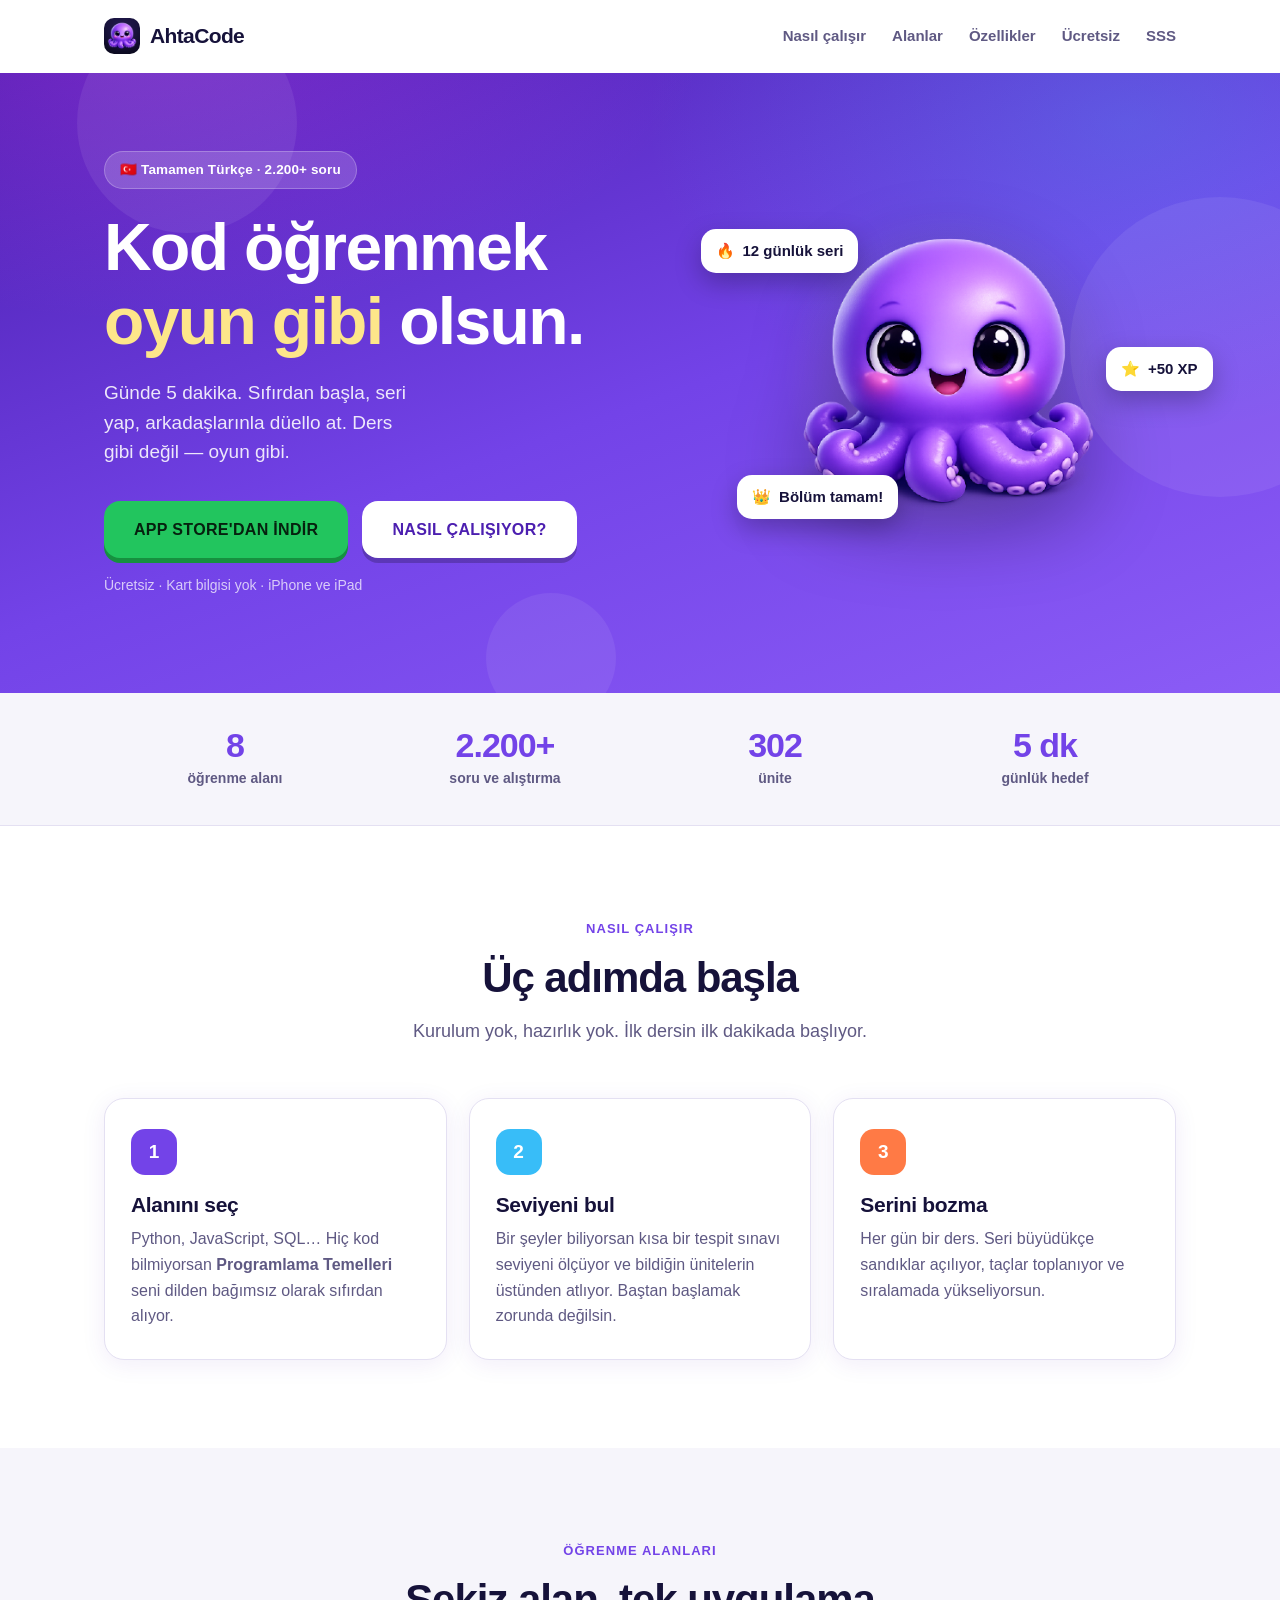
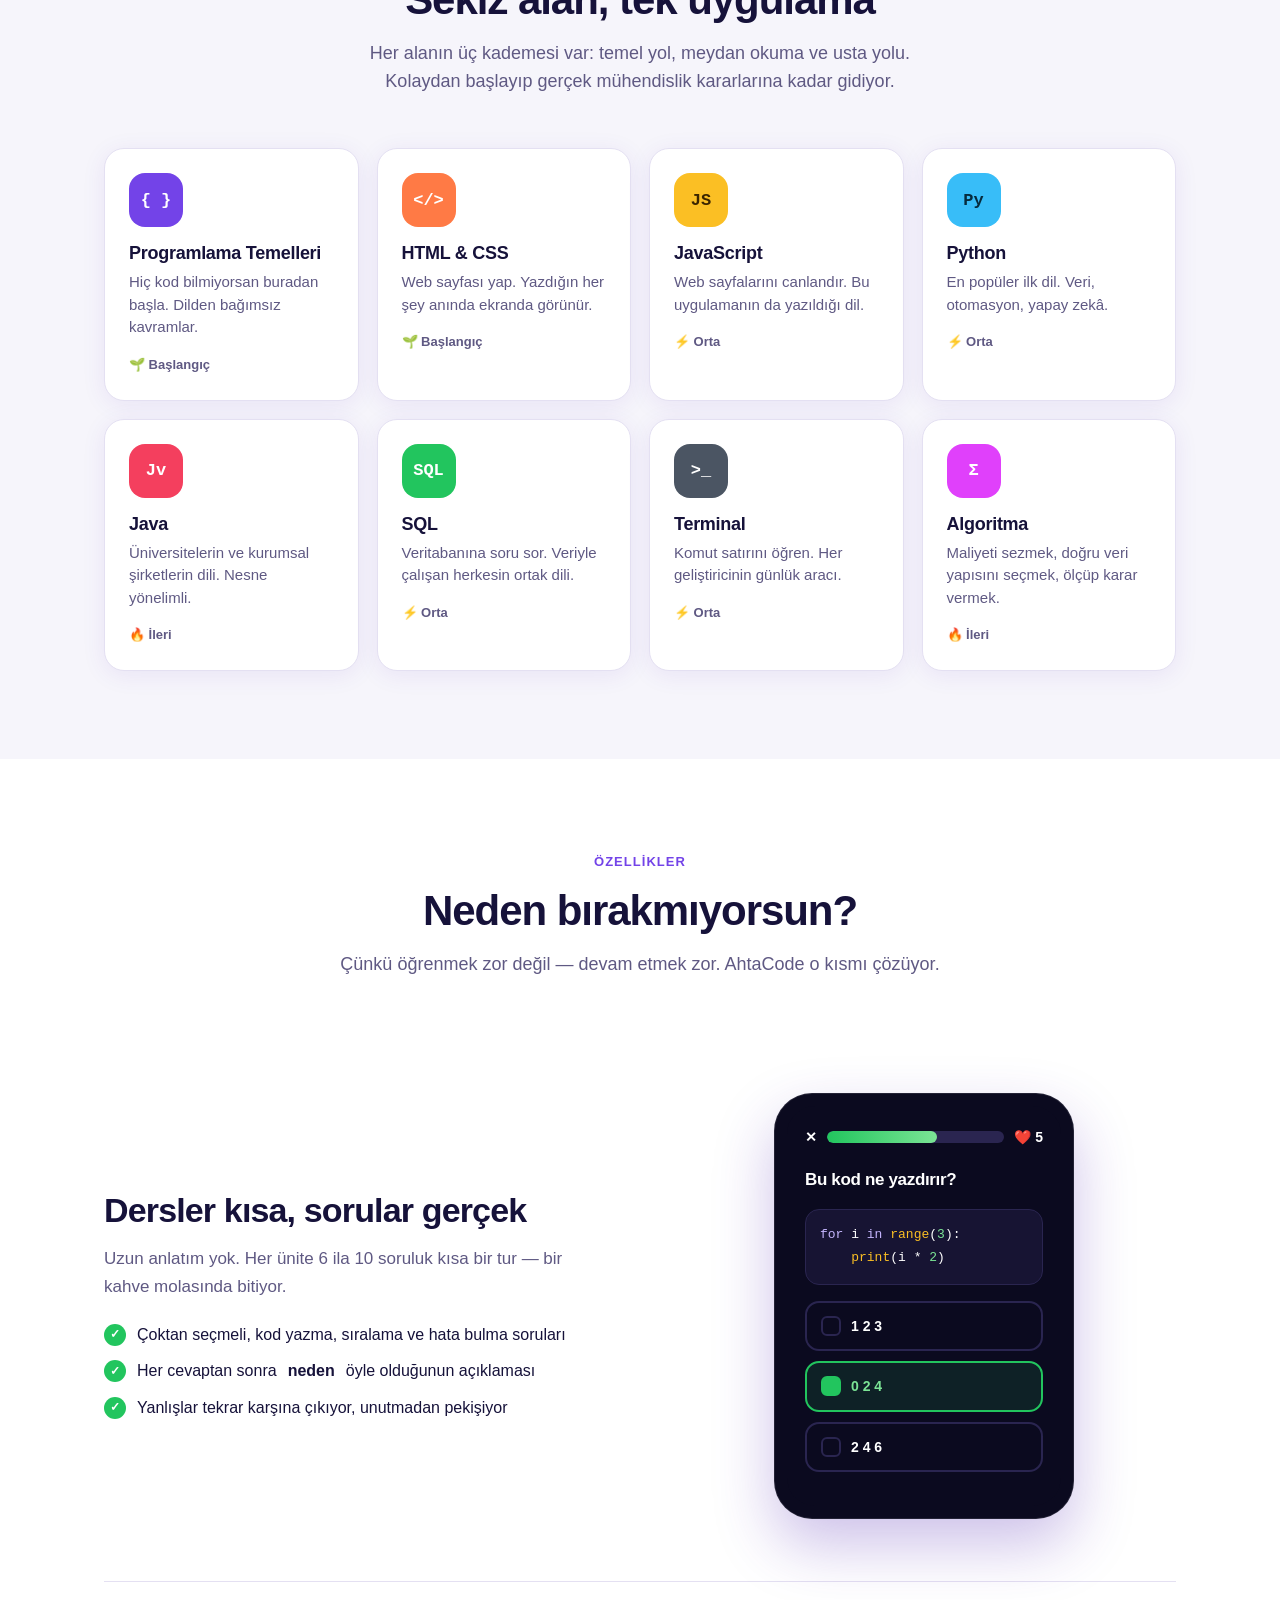
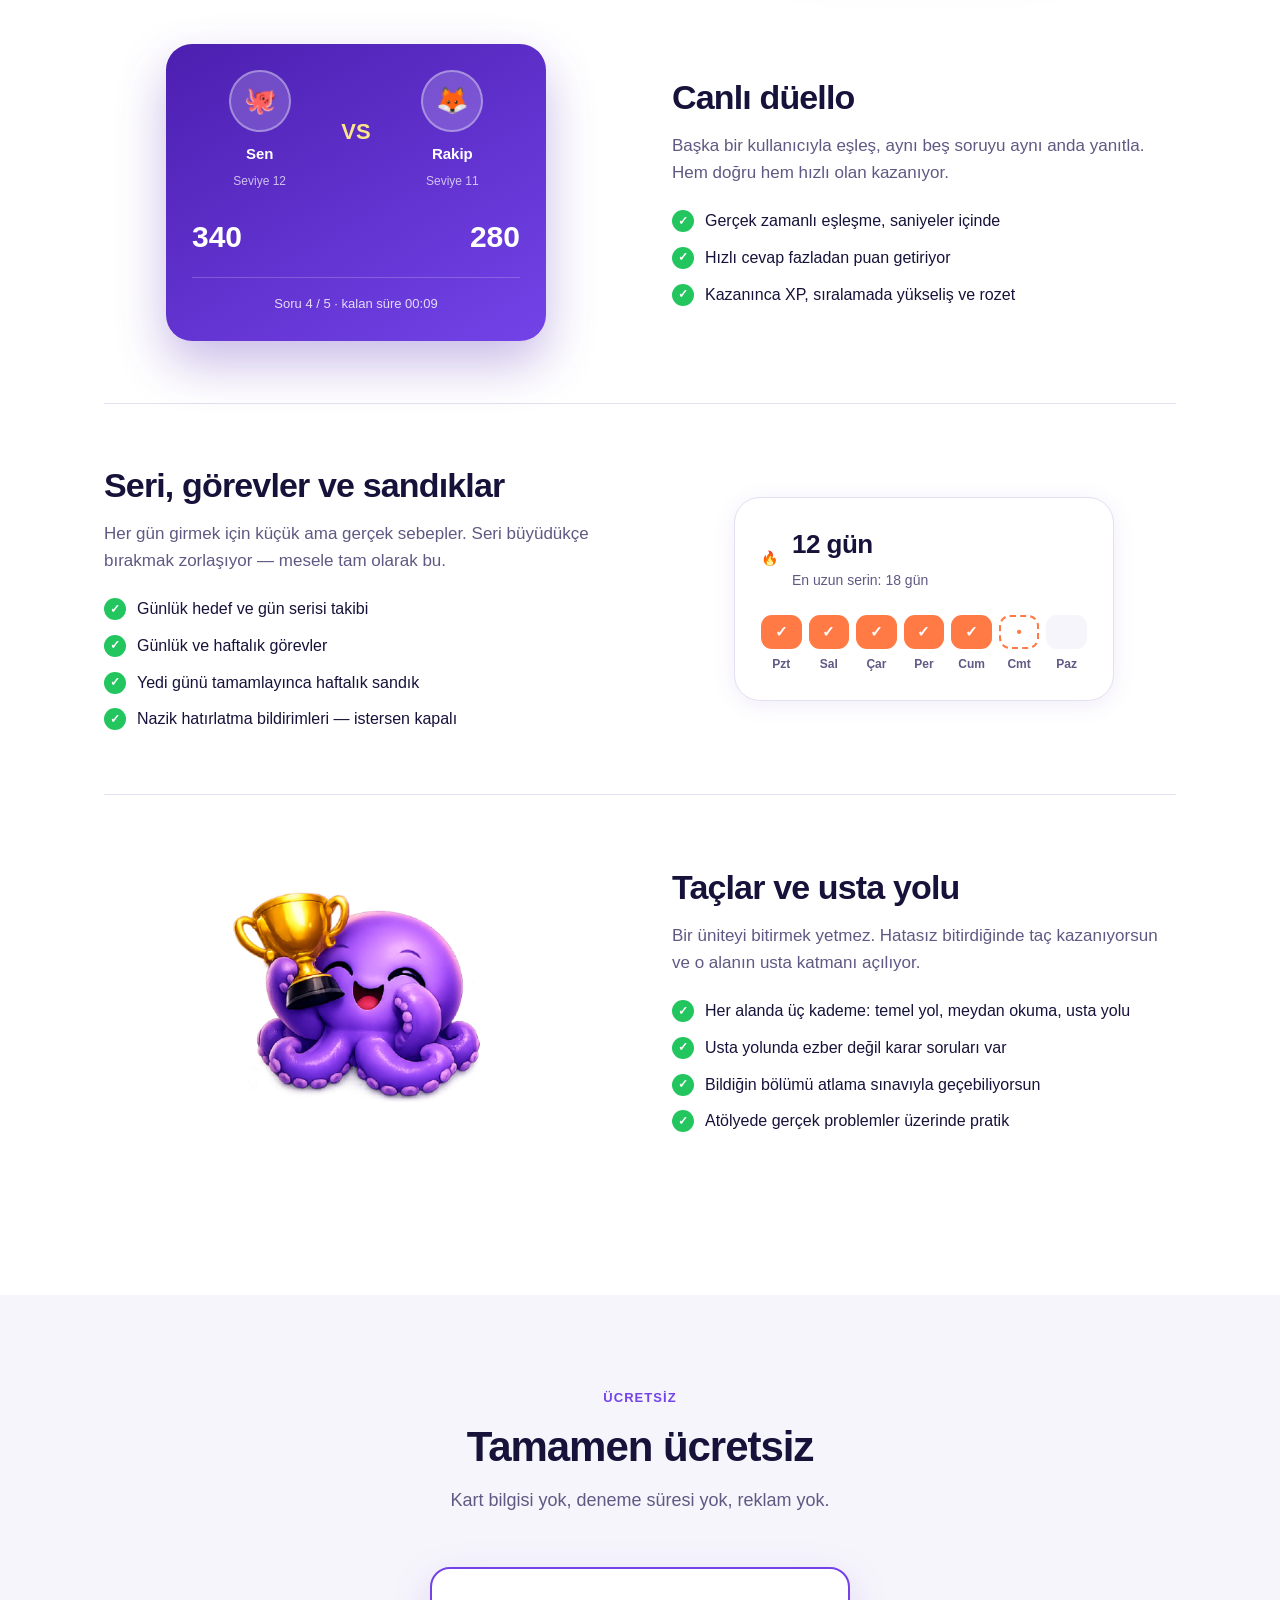
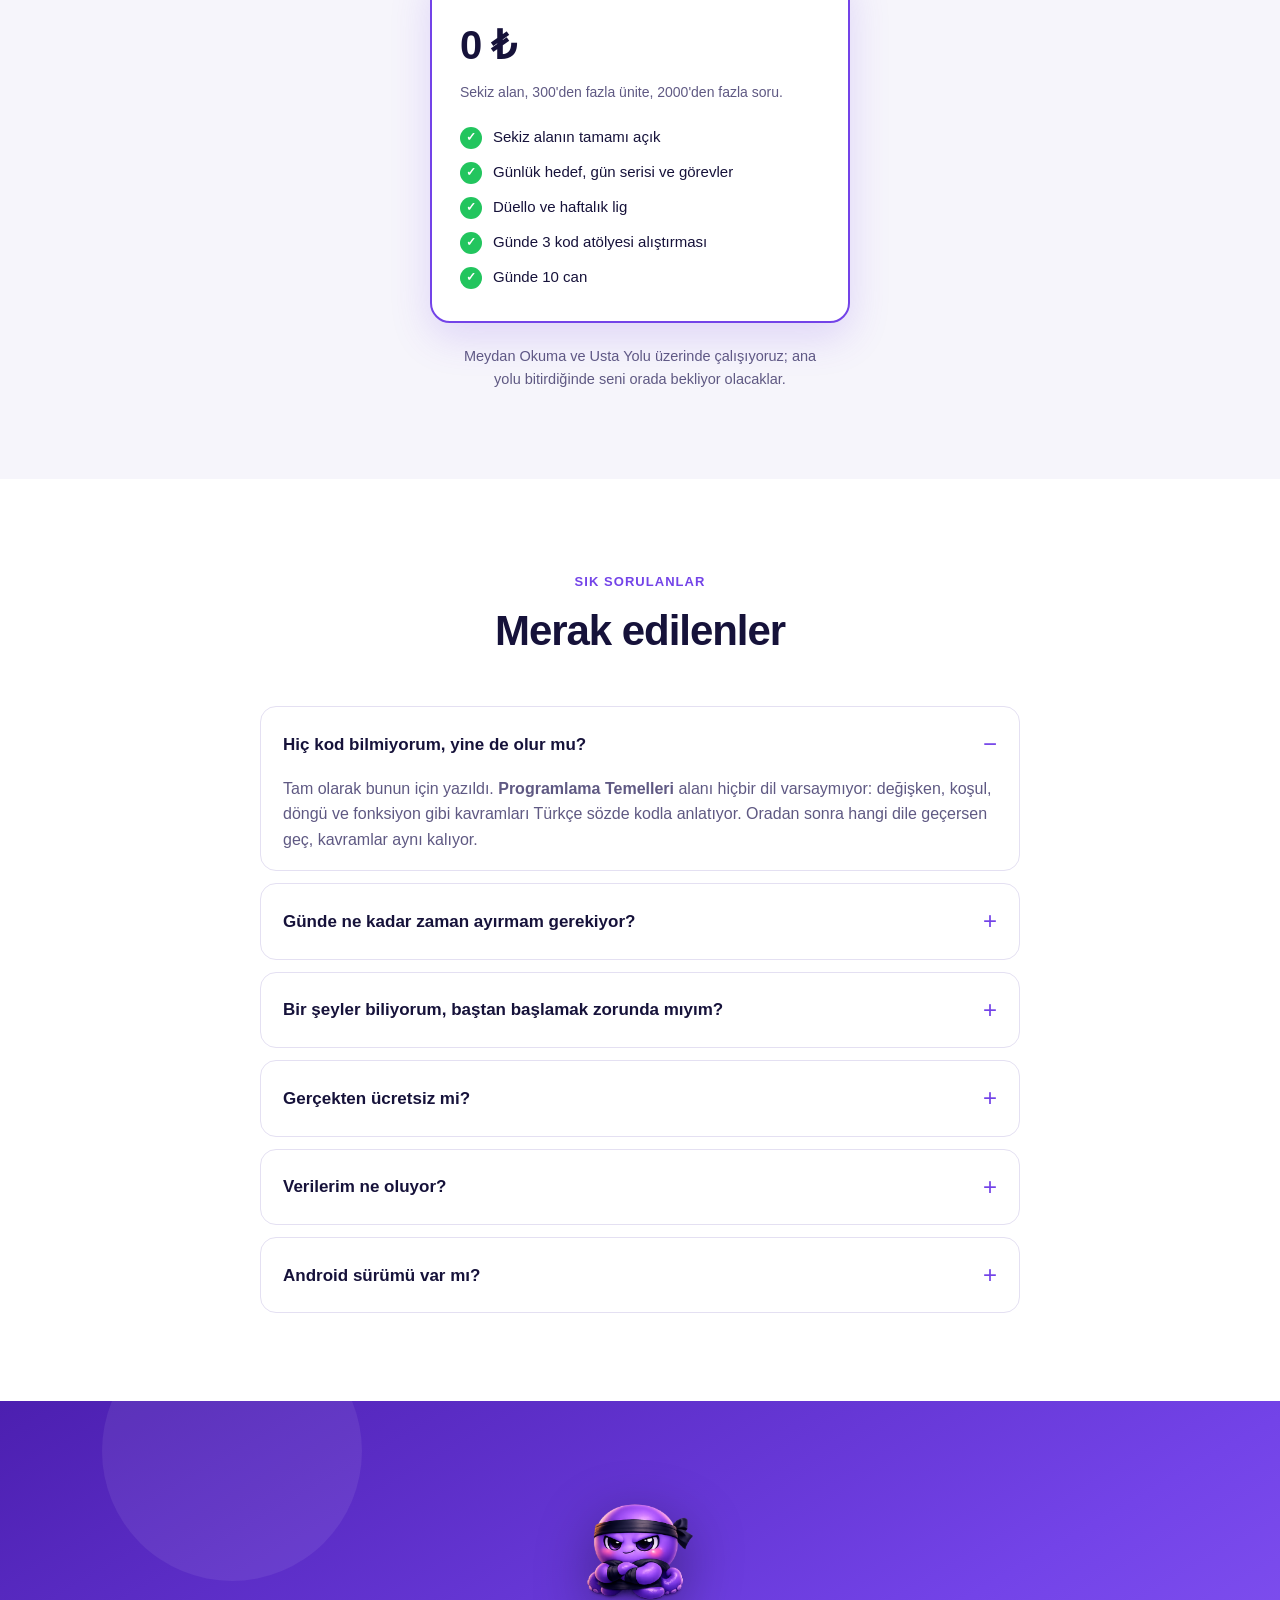
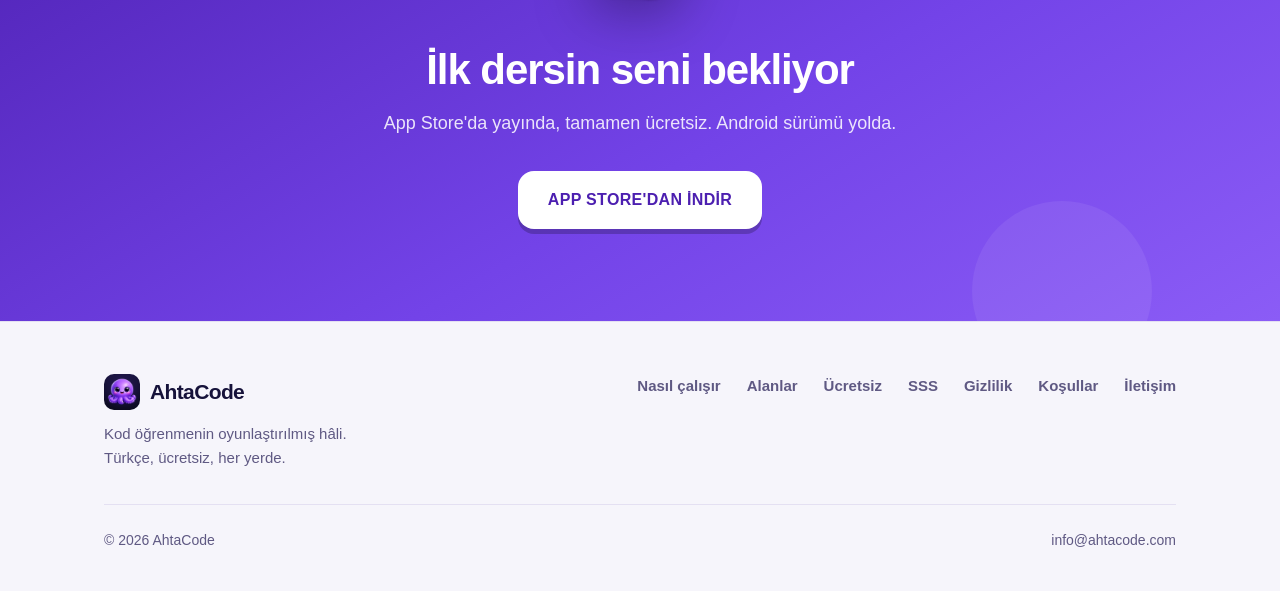
==== commit 46866e51: "Site yayın durumuna güncellendi: indir düğmesi "Yakında App Store ve Google Play'de" yazısı uygulama" ====
--- a/index.html
+++ b/index.html
@@ -433,10 +433,10 @@
         düello at. Ders gibi değil — oyun gibi.
       </p>
       <div class="cta-sira">
-        <a class="dugme dugme-ana" href="#indir">Ücretsiz başla</a>
+        <a class="dugme dugme-ana" href="https://apps.apple.com/tr/app/id6798470196">App Store'dan indir</a>
         <a class="dugme dugme-beyaz" href="#nasil">Nasıl çalışıyor?</a>
       </div>
-      <p class="cta-not">Kart bilgisi yok · İstediğin an bırak</p>
+      <p class="cta-not">Ücretsiz · Kart bilgisi yok · iPhone ve iPad</p>
     </div>
 
     <div class="maskot-alan">
@@ -787,9 +787,11 @@
         </p>
       </details>
       <details>
-        <summary>Ne zaman yayınlanacak?</summary>
-        <p>
-          App Store için hazırlık sürüyor. Çıktığında haberdar olmak istersen
+        <summary>Android sürümü var mı?</summary>
+        <p>
+          Şu an sadece iPhone ve iPad için: <a href="https://apps.apple.com/tr/app/id6798470196">App Store'dan
+          ücretsiz indirebilirsin</a>. Android sürümü üzerinde çalışıyoruz;
+          çıktığında haberdar olmak istersen
           <a href="mailto:info@ahtacode.com">info@ahtacode.com</a> adresine yazman yeterli.
         </p>
       </details>
@@ -804,11 +806,9 @@
   <div class="kap">
     <img src="/gorsel/ninja.png" width="384" height="384" loading="lazy" alt="" style="height:auto">
     <h2>İlk dersin seni bekliyor</h2>
-    <p>Yakında App Store ve Google Play'de. Çıktığında ilk sen bil.</p>
+    <p>App Store'da yayında, tamamen ücretsiz. Android sürümü yolda.</p>
     <div class="cta-sira">
-      <a class="dugme dugme-beyaz" href="mailto:info@ahtacode.com?subject=AhtaCode%20çıkınca%20haber%20ver">
-        Çıkınca haber ver
-      </a>
+      <a class="dugme dugme-beyaz" href="https://apps.apple.com/tr/app/id6798470196">App Store'dan indir</a>
     </div>
   </div>
 </section>
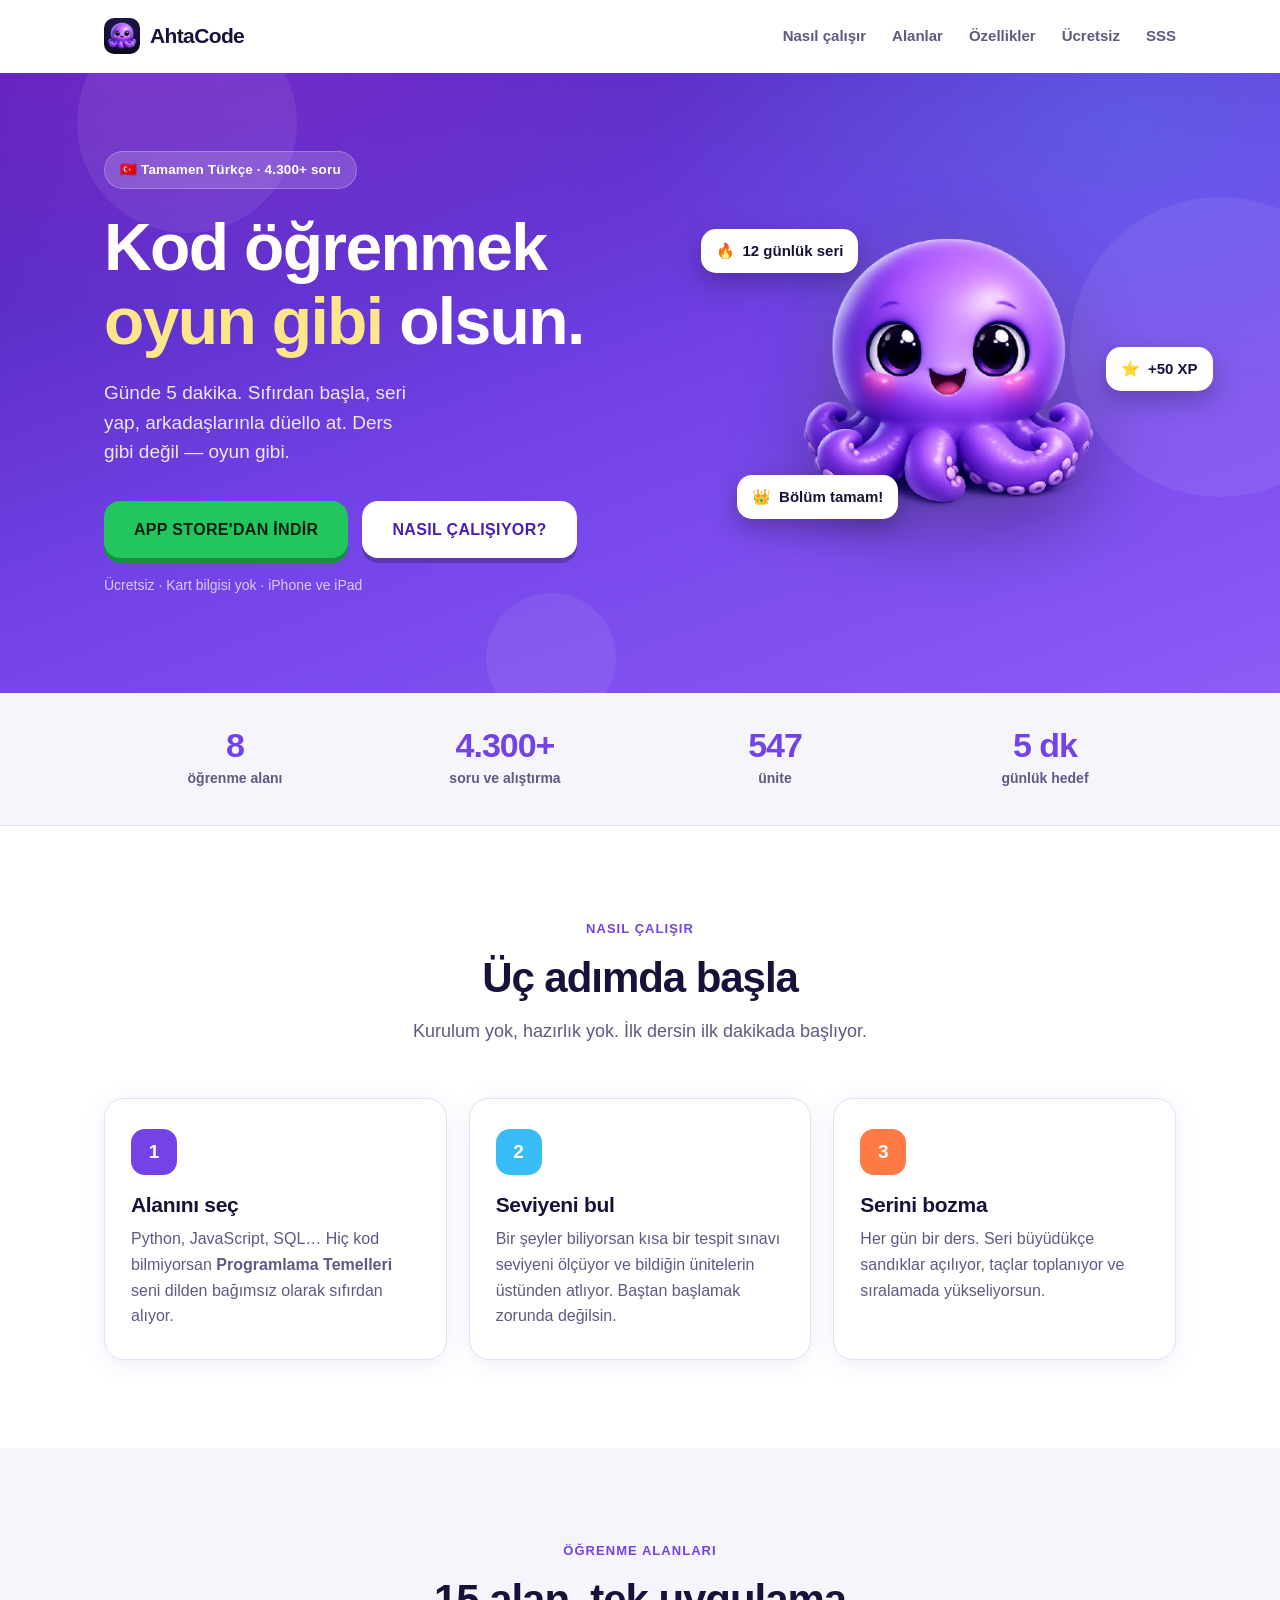
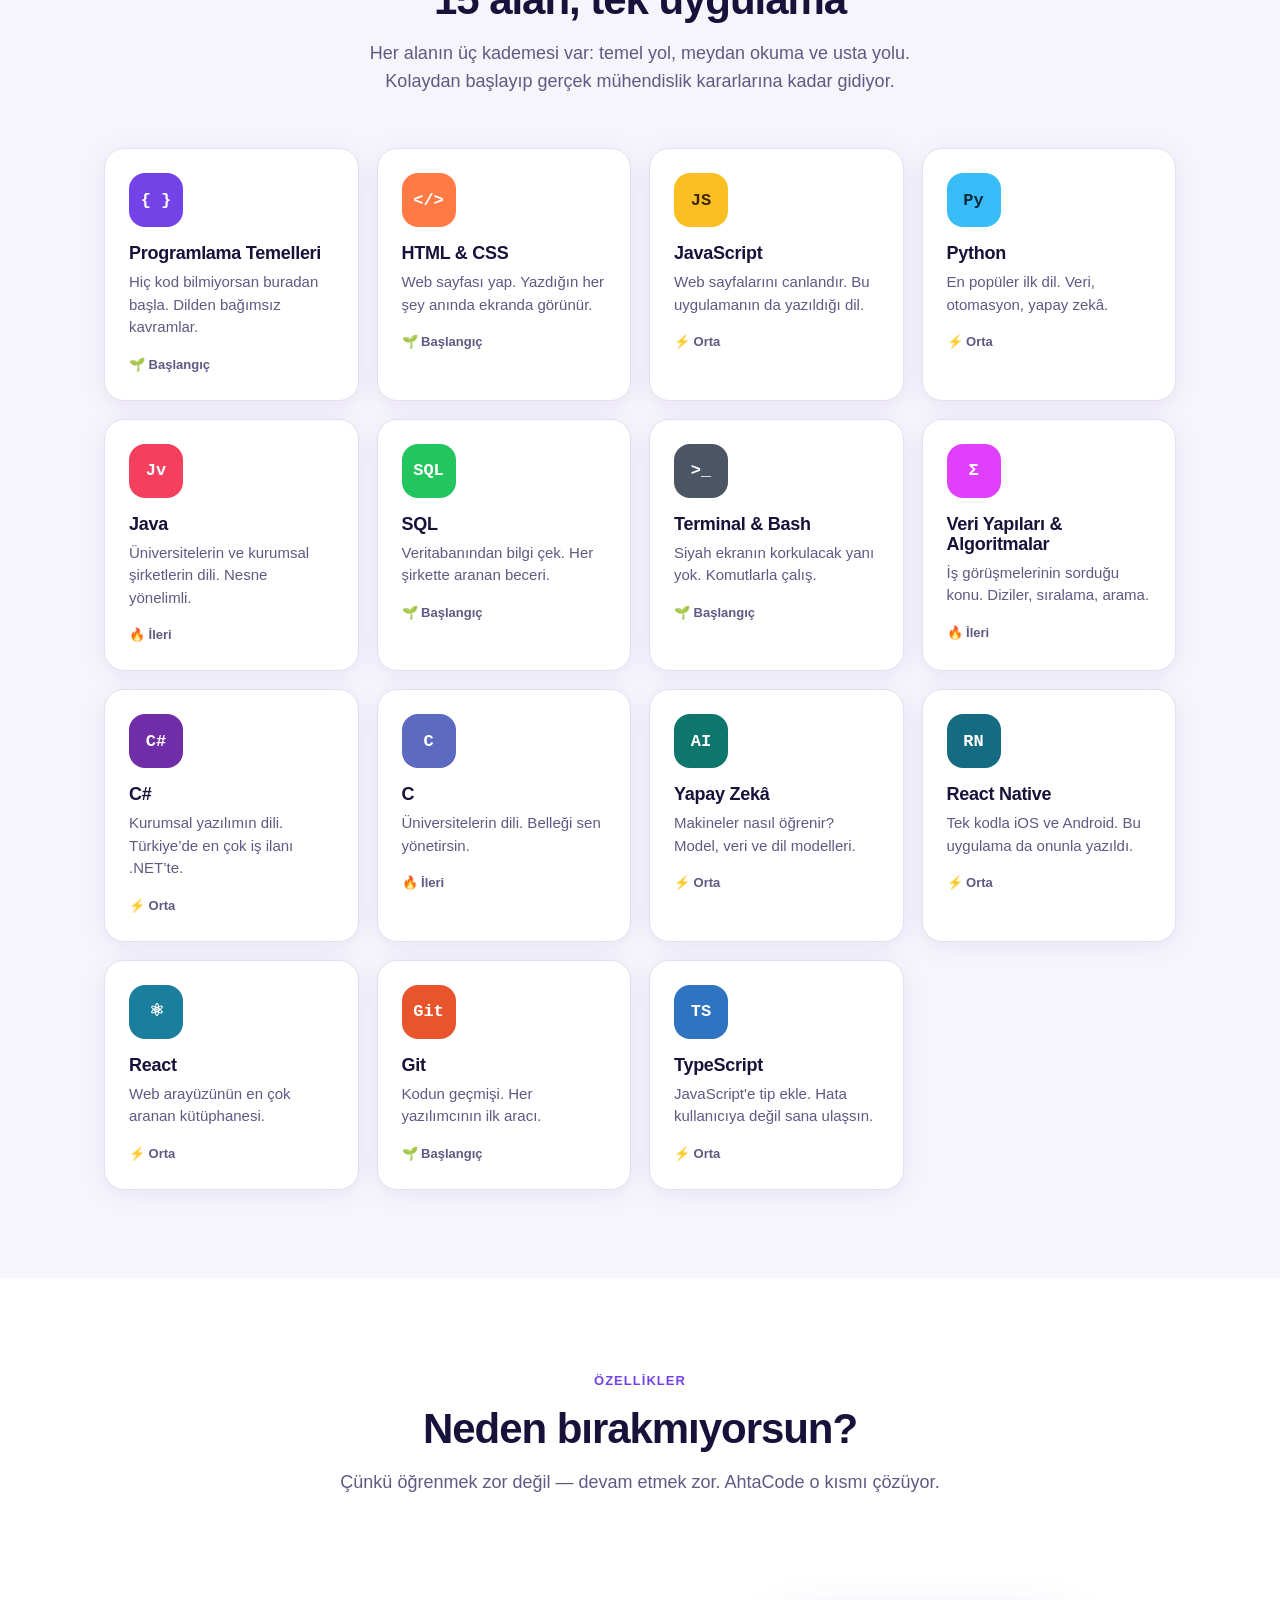
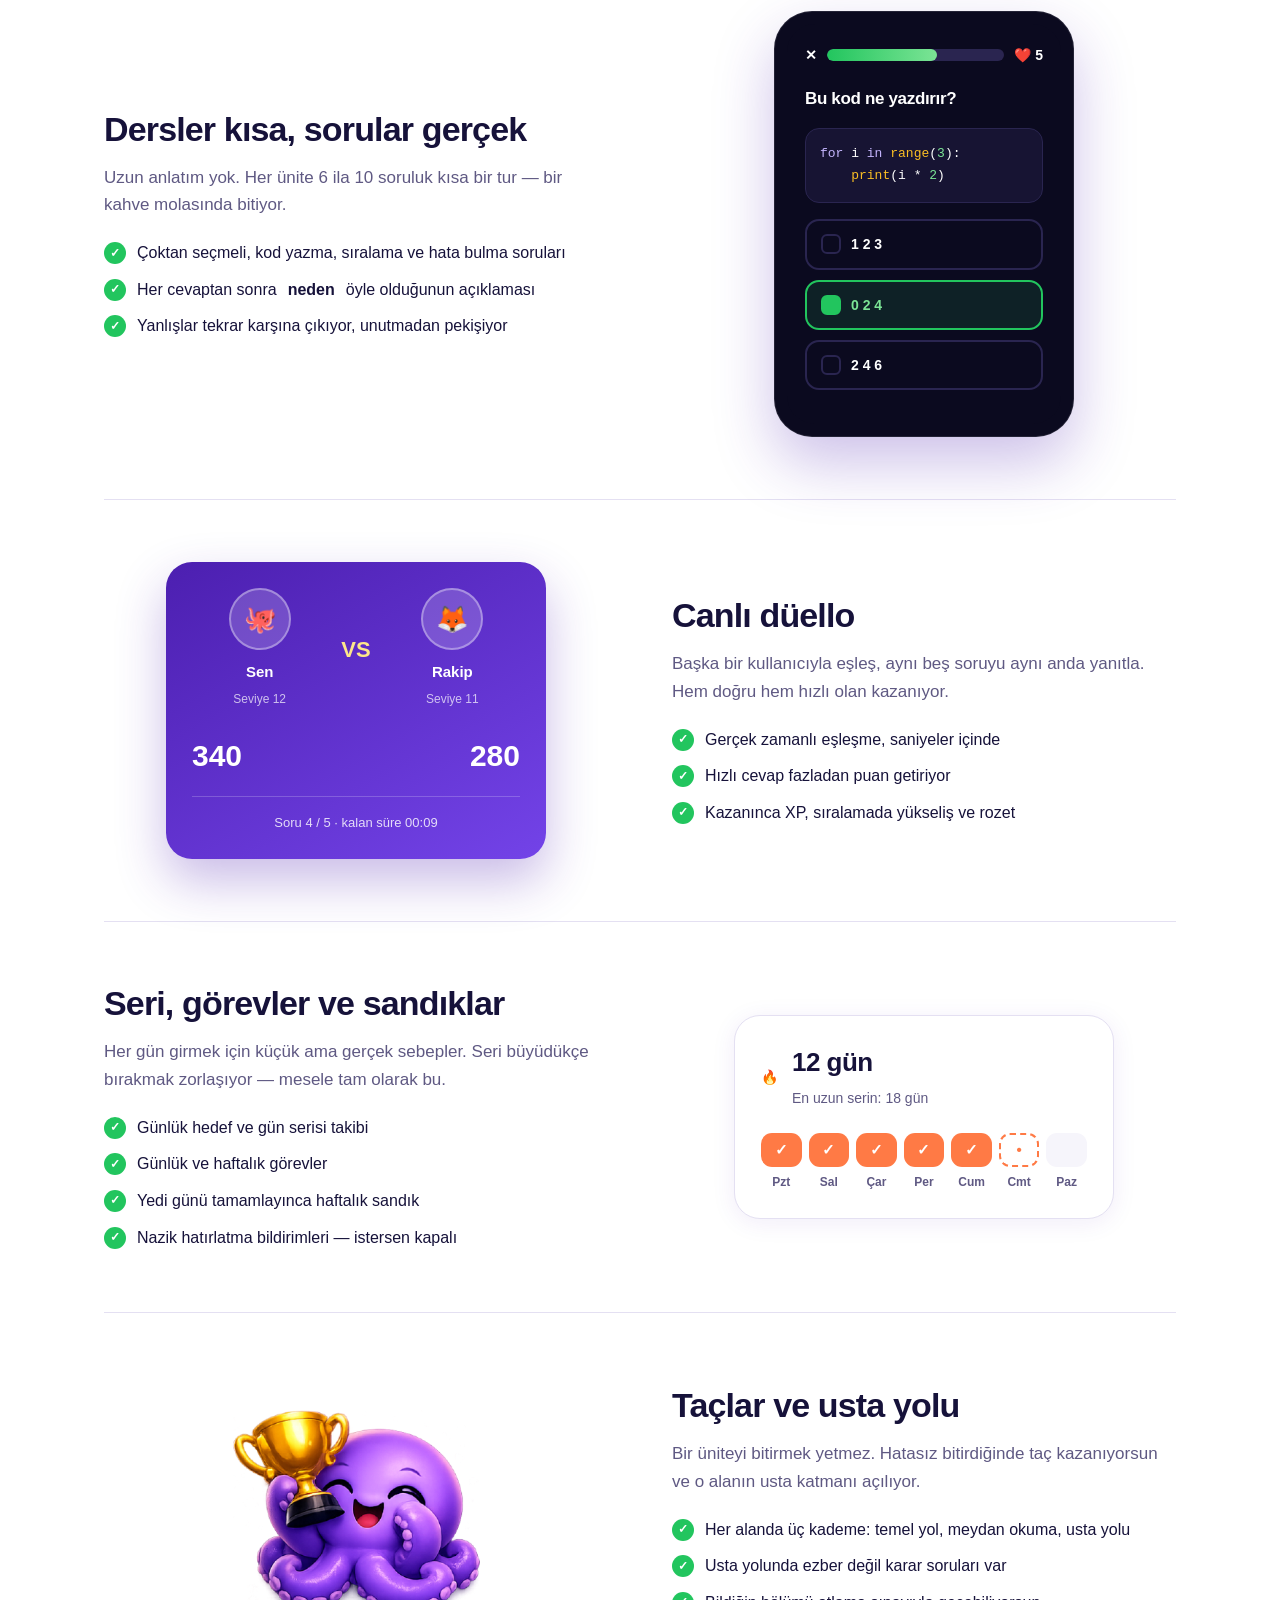
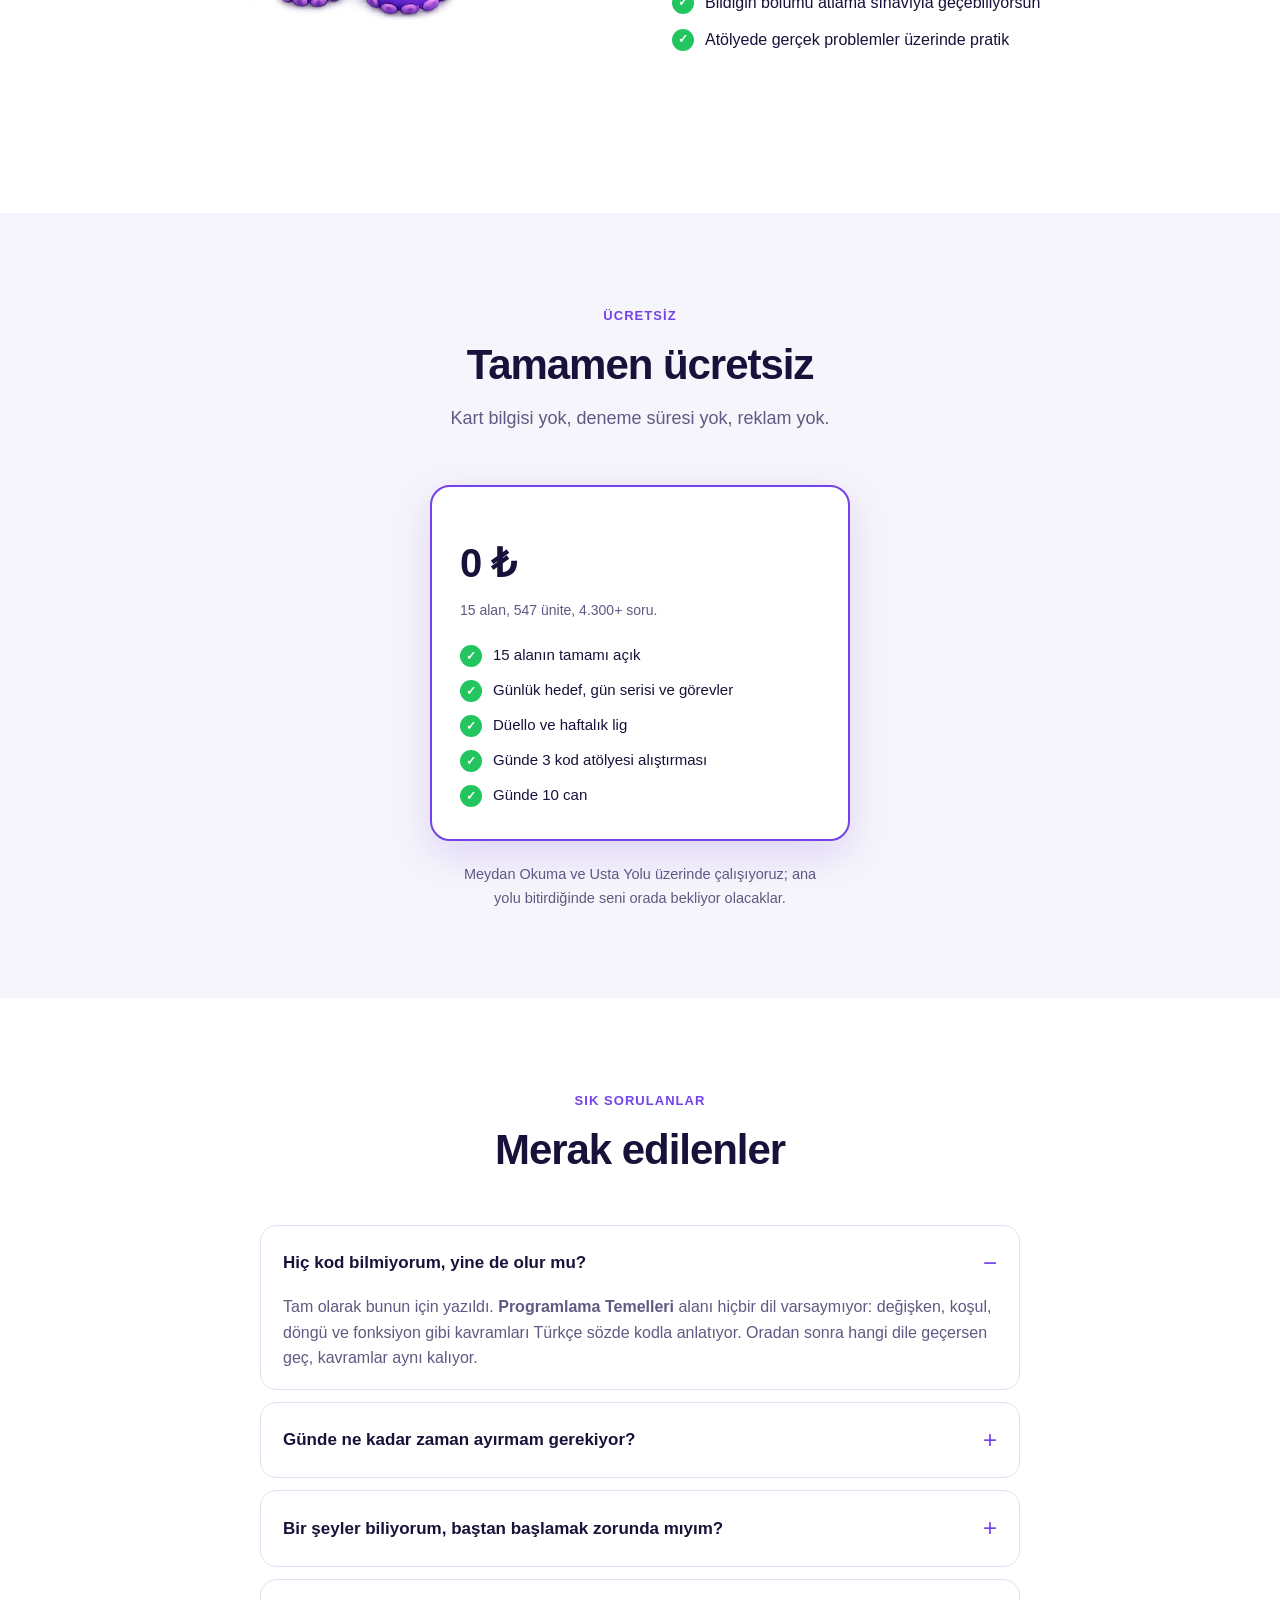
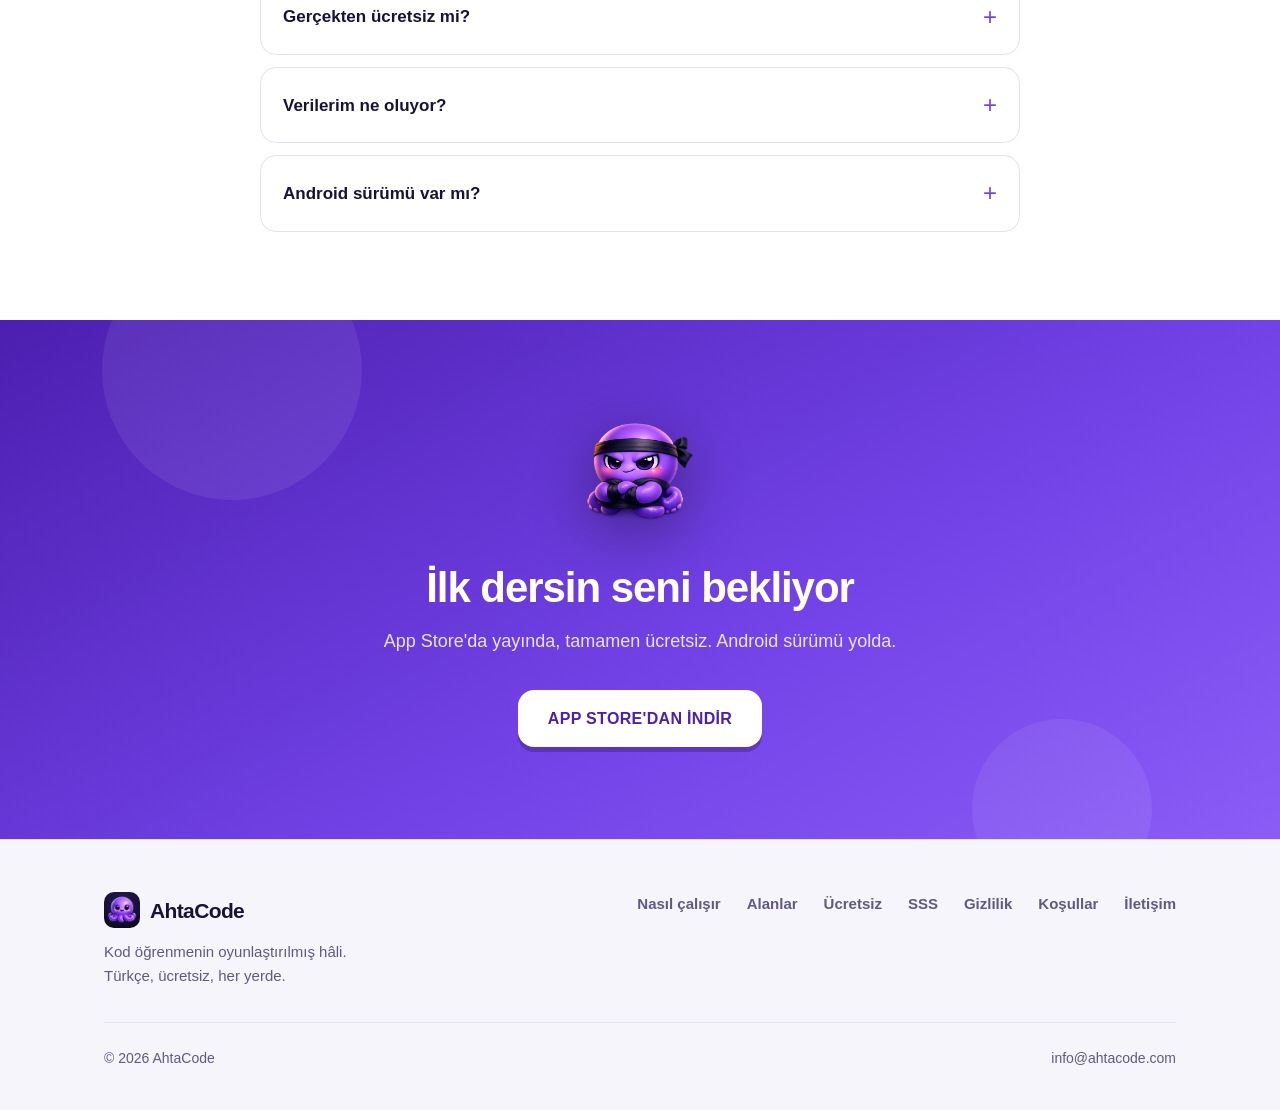
==== commit 4fa87eb5: "Site: 15 alan, 4.300+ soru" ====
--- a/index.html
+++ b/index.html
@@ -4,12 +4,12 @@
 <meta charset="utf-8">
 <meta name="viewport" content="width=device-width, initial-scale=1">
 <title>AhtaCode — Kod öğrenmenin en eğlenceli yolu</title>
-<meta name="description" content="Günde 5 dakikada kod öğren. 8 alan, 2.200+ soru, canlı düellolar ve seri takibiyle Türkçe kod öğrenme uygulaması.">
+<meta name="description" content="Günde 5 dakikada kod öğren. 15 alan, 4.300+ soru, canlı düellolar ve seri takibiyle Türkçe kod öğrenme uygulaması.">
 <link rel="icon" href="/gorsel/favicon.png">
 
 <meta property="og:type" content="website">
 <meta property="og:title" content="AhtaCode — Kod öğrenmenin en eğlenceli yolu">
-<meta property="og:description" content="Günde 5 dakikada kod öğren. 8 alan, 2.200+ soru, canlı düellolar.">
+<meta property="og:description" content="Günde 5 dakikada kod öğren. 15 alan, 4.300+ soru, canlı düellolar.">
 <meta property="og:image" content="https://ahtacode.com/gorsel/kart.png">
 <meta property="og:url" content="https://ahtacode.com">
 <meta name="twitter:card" content="summary_large_image">
@@ -426,7 +426,7 @@
 
   <div class="kap">
     <div>
-      <span class="rozet-ust">🇹🇷 Tamamen Türkçe · 2.200+ soru</span>
+      <span class="rozet-ust">🇹🇷 Tamamen Türkçe · 4.300+ soru</span>
       <h1>Kod öğrenmek <em>oyun gibi</em> olsun.</h1>
       <p class="alt">
         Günde 5 dakika. Sıfırdan başla, seri yap, arkadaşlarınla
@@ -454,8 +454,8 @@
   <div class="kap">
     <div class="serit">
       <div><b>8</b><span>öğrenme alanı</span></div>
-      <div><b>2.200+</b><span>soru ve alıştırma</span></div>
-      <div><b>302</b><span>ünite</span></div>
+      <div><b>4.300+</b><span>soru ve alıştırma</span></div>
+      <div><b>547</b><span>ünite</span></div>
       <div><b>5 dk</b><span>günlük hedef</span></div>
     </div>
   </div>
@@ -506,7 +506,7 @@
   <div class="kap">
     <div class="baslik-orta">
       <span class="etiket">Öğrenme alanları</span>
-      <h2>Sekiz alan, tek uygulama</h2>
+      <h2>15 alan, tek uygulama</h2>
       <p>
         Her alanın üç kademesi var: temel yol, meydan okuma ve usta yolu.
         Kolaydan başlayıp gerçek mühendislik kararlarına kadar gidiyor.
@@ -547,21 +547,64 @@
       <div class="alan">
         <div class="simge" style="background:var(--basari)">SQL</div>
         <h3>SQL</h3>
-        <p>Veritabanına soru sor. Veriyle çalışan herkesin ortak dili.</p>
+        <p>Veritabanından bilgi çek. Her şirkette aranan beceri.</p>
+        <div class="kuyruk">🌱 Başlangıç</div>
+      </div>
+      <div class="alan">
+        <div class="simge" style="background:#4B5563">&gt;_</div>
+        <h3>Terminal &amp; Bash</h3>
+        <p>Siyah ekranın korkulacak yanı yok. Komutlarla çalış.</p>
+        <div class="kuyruk">🌱 Başlangıç</div>
+      </div>
+      <div class="alan">
+        <div class="simge" style="background:var(--pembe)">Σ</div>
+        <h3>Veri Yapıları &amp; Algoritmalar</h3>
+        <p>İş görüşmelerinin sorduğu konu. Diziler, sıralama, arama.</p>
+        <div class="kuyruk">🔥 İleri</div>
+      </div>
+      <div class="alan">
+        <div class="simge" style="background:#6F2DA8">C#</div>
+        <h3>C#</h3>
+        <p>Kurumsal yazılımın dili. Türkiye’de en çok iş ilanı .NET’te.</p>
         <div class="kuyruk">⚡ Orta</div>
       </div>
       <div class="alan">
-        <div class="simge" style="background:#4B5563">&gt;_</div>
-        <h3>Terminal</h3>
-        <p>Komut satırını öğren. Her geliştiricinin günlük aracı.</p>
+        <div class="simge" style="background:#5C6BC0">C</div>
+        <h3>C</h3>
+        <p>Üniversitelerin dili. Belleği sen yönetirsin.</p>
+        <div class="kuyruk">🔥 İleri</div>
+      </div>
+      <div class="alan">
+        <div class="simge" style="background:#0F766E">AI</div>
+        <h3>Yapay Zekâ</h3>
+        <p>Makineler nasıl öğrenir? Model, veri ve dil modelleri.</p>
         <div class="kuyruk">⚡ Orta</div>
       </div>
       <div class="alan">
-        <div class="simge" style="background:var(--pembe)">Σ</div>
-        <h3>Algoritma</h3>
-        <p>Maliyeti sezmek, doğru veri yapısını seçmek, ölçüp karar vermek.</p>
-        <div class="kuyruk">🔥 İleri</div>
-      </div>
+        <div class="simge" style="background:#146B82">RN</div>
+        <h3>React Native</h3>
+        <p>Tek kodla iOS ve Android. Bu uygulama da onunla yazıldı.</p>
+        <div class="kuyruk">⚡ Orta</div>
+      </div>
+      <div class="alan">
+        <div class="simge" style="background:#1A7F9C">⚛</div>
+        <h3>React</h3>
+        <p>Web arayüzünün en çok aranan kütüphanesi.</p>
+        <div class="kuyruk">⚡ Orta</div>
+      </div>
+      <div class="alan">
+        <div class="simge" style="background:#E8552D">Git</div>
+        <h3>Git</h3>
+        <p>Kodun geçmişi. Her yazılımcının ilk aracı.</p>
+        <div class="kuyruk">🌱 Başlangıç</div>
+      </div>
+      <div class="alan">
+        <div class="simge" style="background:#2F74C0">TS</div>
+        <h3>TypeScript</h3>
+        <p>JavaScript'e tip ekle. Hata kullanıcıya değil sana ulaşsın.</p>
+        <div class="kuyruk">⚡ Orta</div>
+      </div>
+
     </div>
   </div>
 </section>
@@ -716,9 +759,9 @@
     <div class="fiyatlar tek">
       <div class="plan one">
         <div class="tutar">0 ₺</div>
-        <p class="aciklama">Sekiz alan, 300'den fazla ünite, 2000'den fazla soru.</p>
+        <p class="aciklama">15 alan, 547 ünite, 4.300+ soru.</p>
         <ul class="liste">
-          <li>Sekiz alanın tamamı açık</li>
+          <li>15 alanın tamamı açık</li>
           <li>Günlük hedef, gün serisi ve görevler</li>
           <li>Düello ve haftalık lig</li>
           <li>Günde 3 kod atölyesi alıştırması</li>
@@ -771,7 +814,7 @@
       <details>
         <summary>Gerçekten ücretsiz mi?</summary>
         <p>
-          Evet. Sekiz alanın ana yolu, düello, lig, seri, görevler ve kod
+          Evet. 15 alanın ana yolu, düello, lig, seri, görevler ve kod
           atölyesi ücretsiz. Kart bilgisi istemiyoruz, deneme süresi yok,
           reklam yok. Meydan Okuma ve Usta Yolu katmanları henüz
           yayınlanmadı; hazır olduklarında ne olacağını burada duyuracağız.
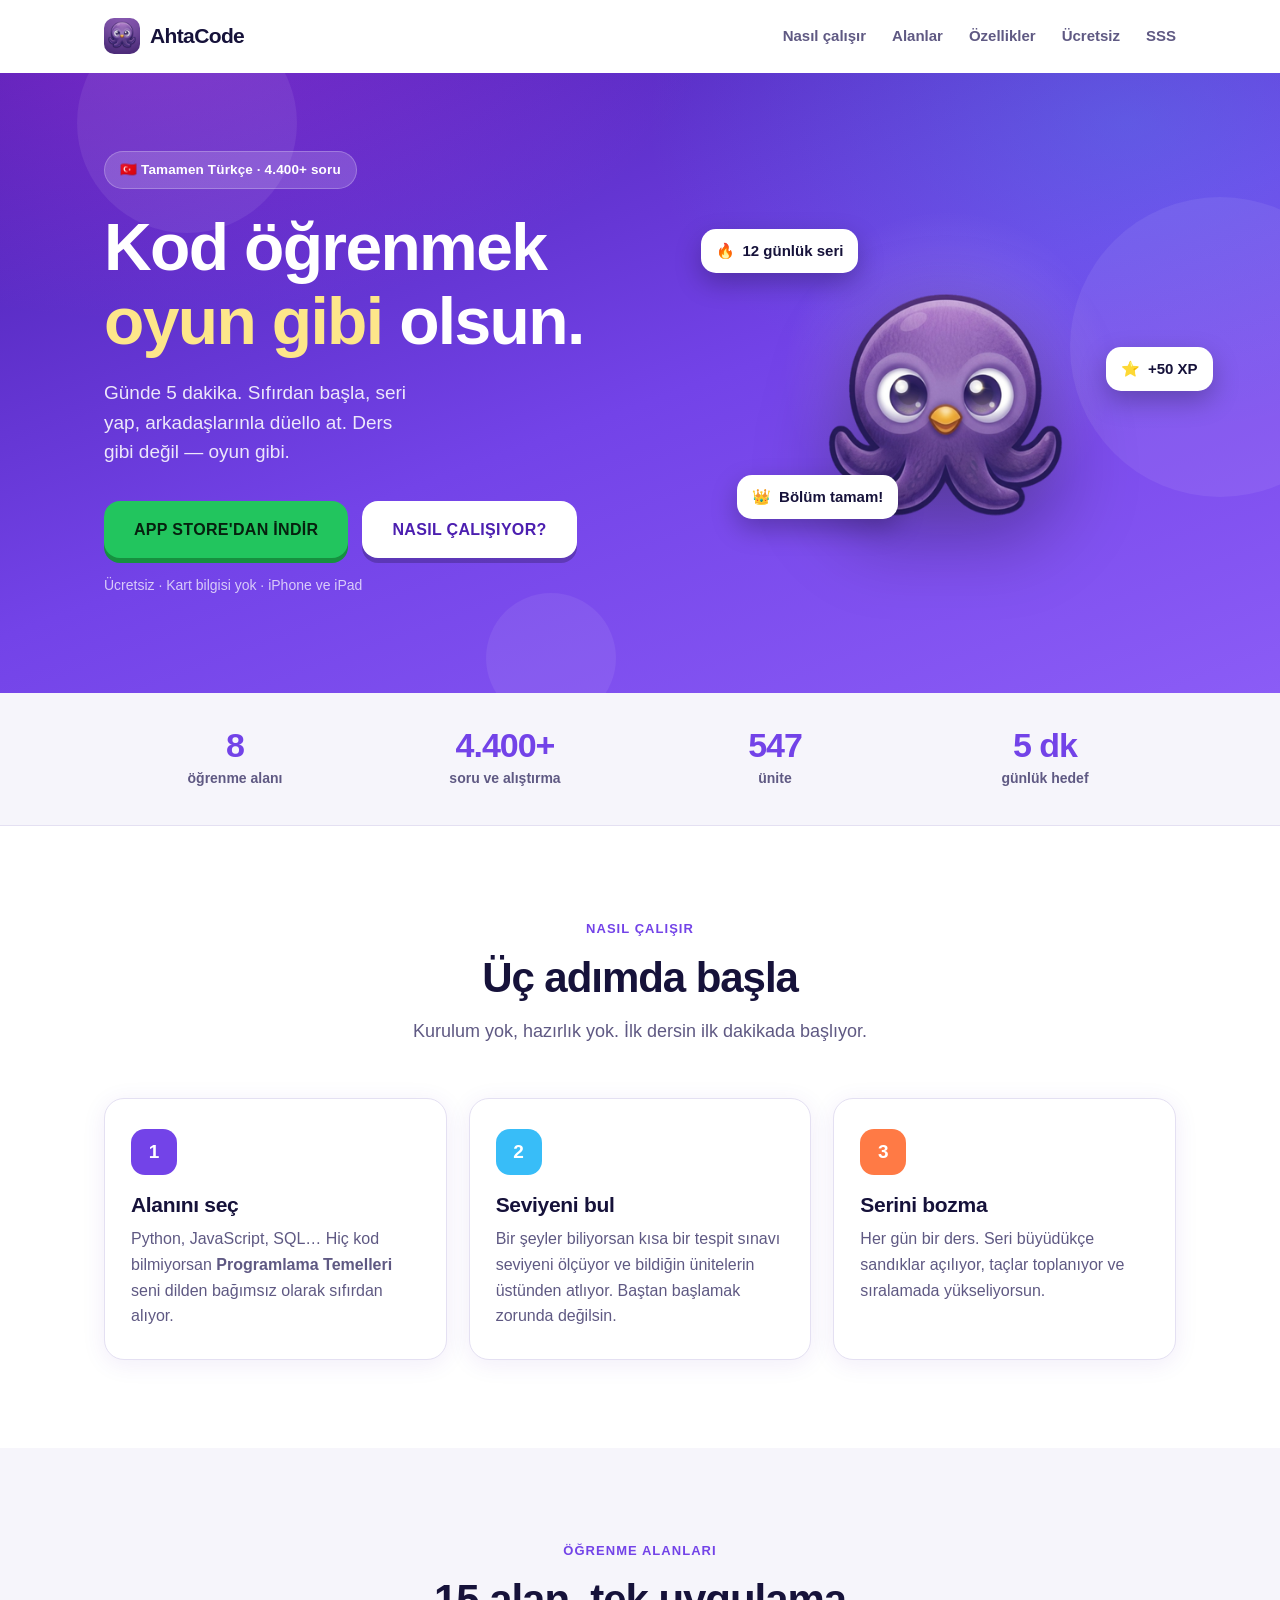
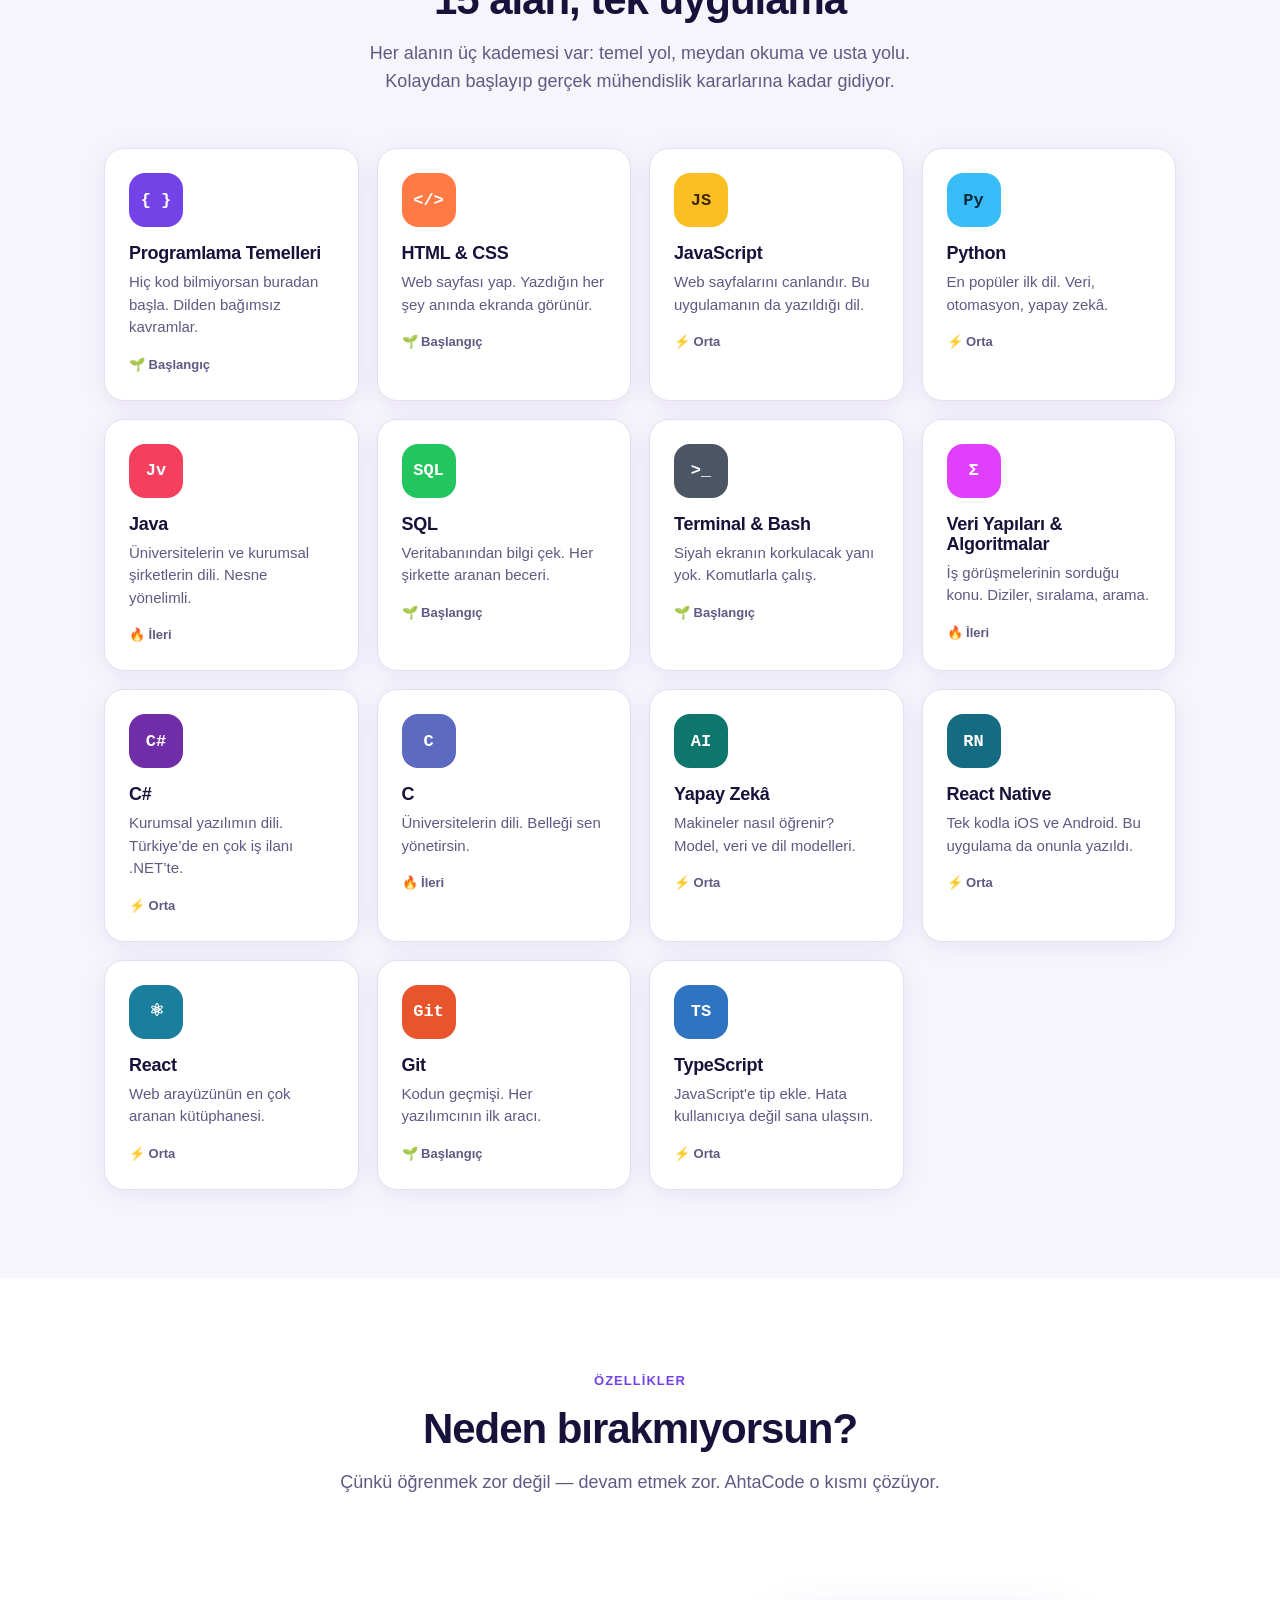
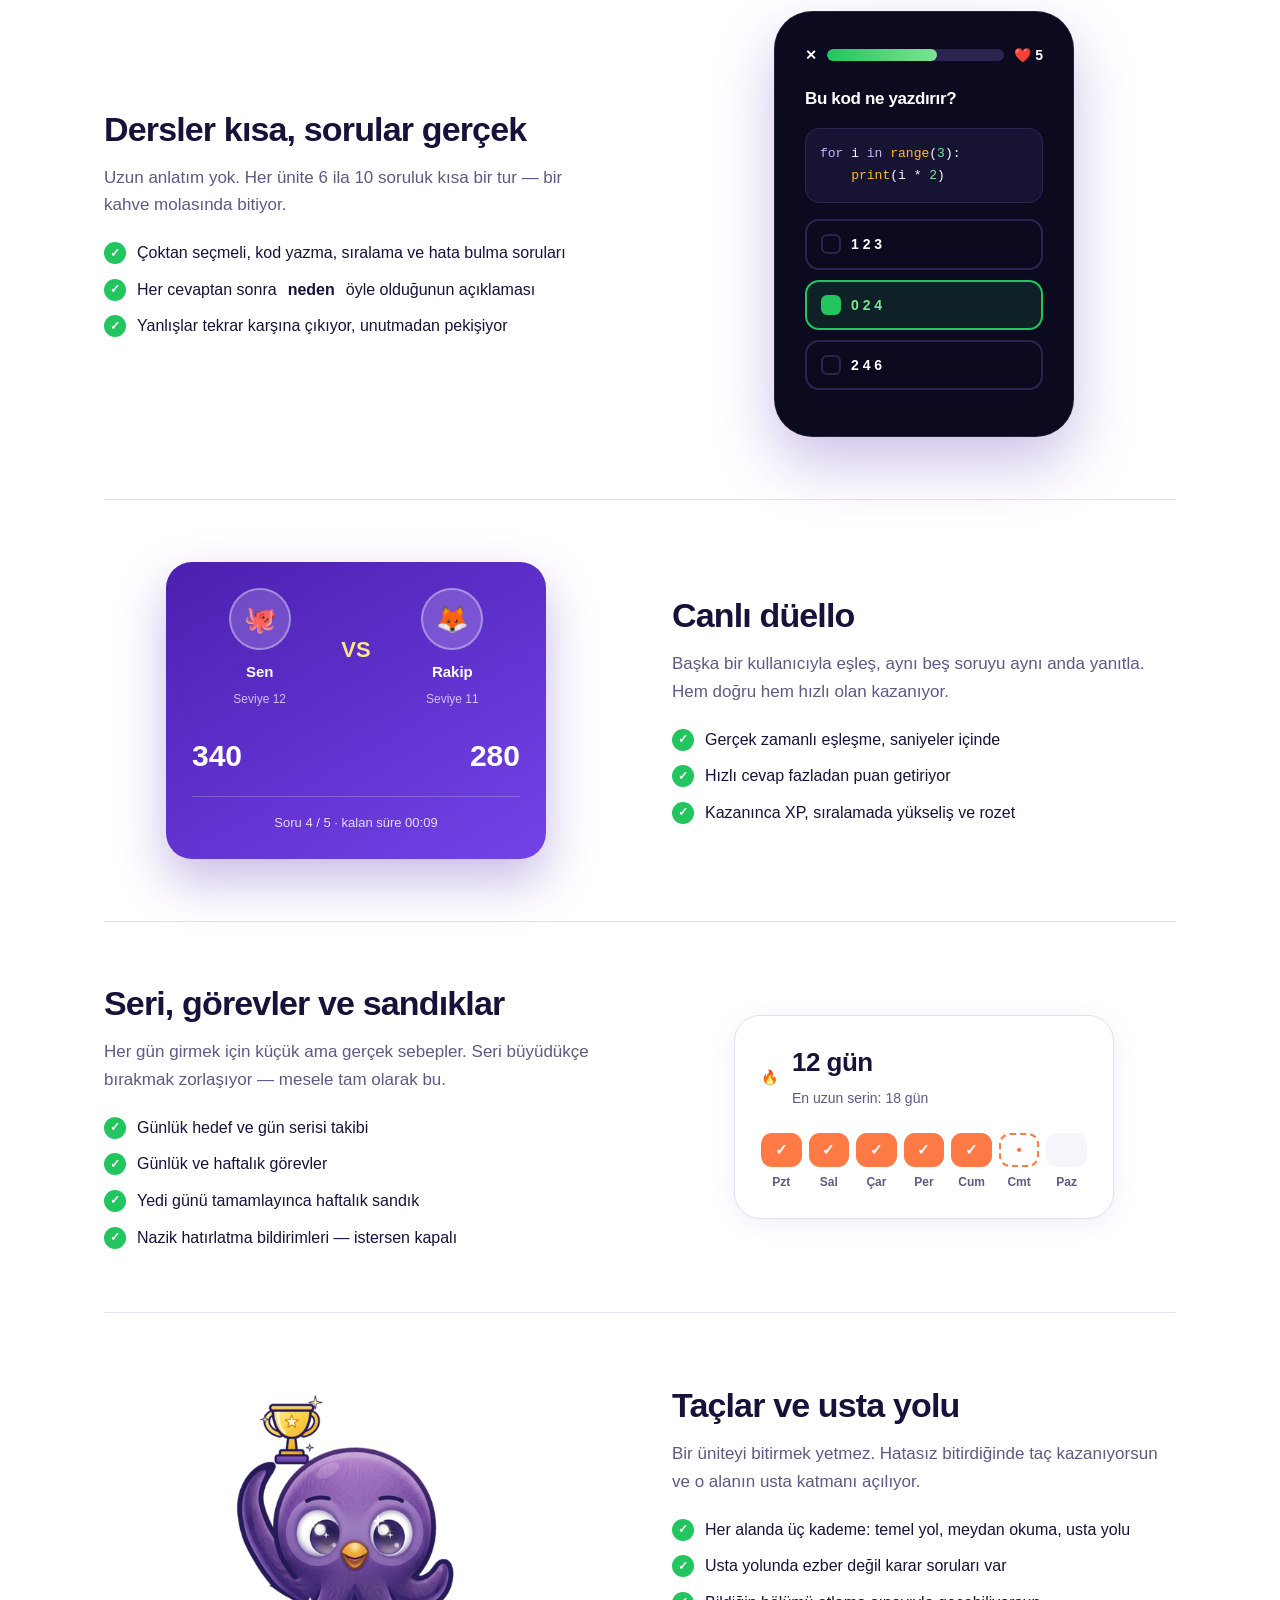
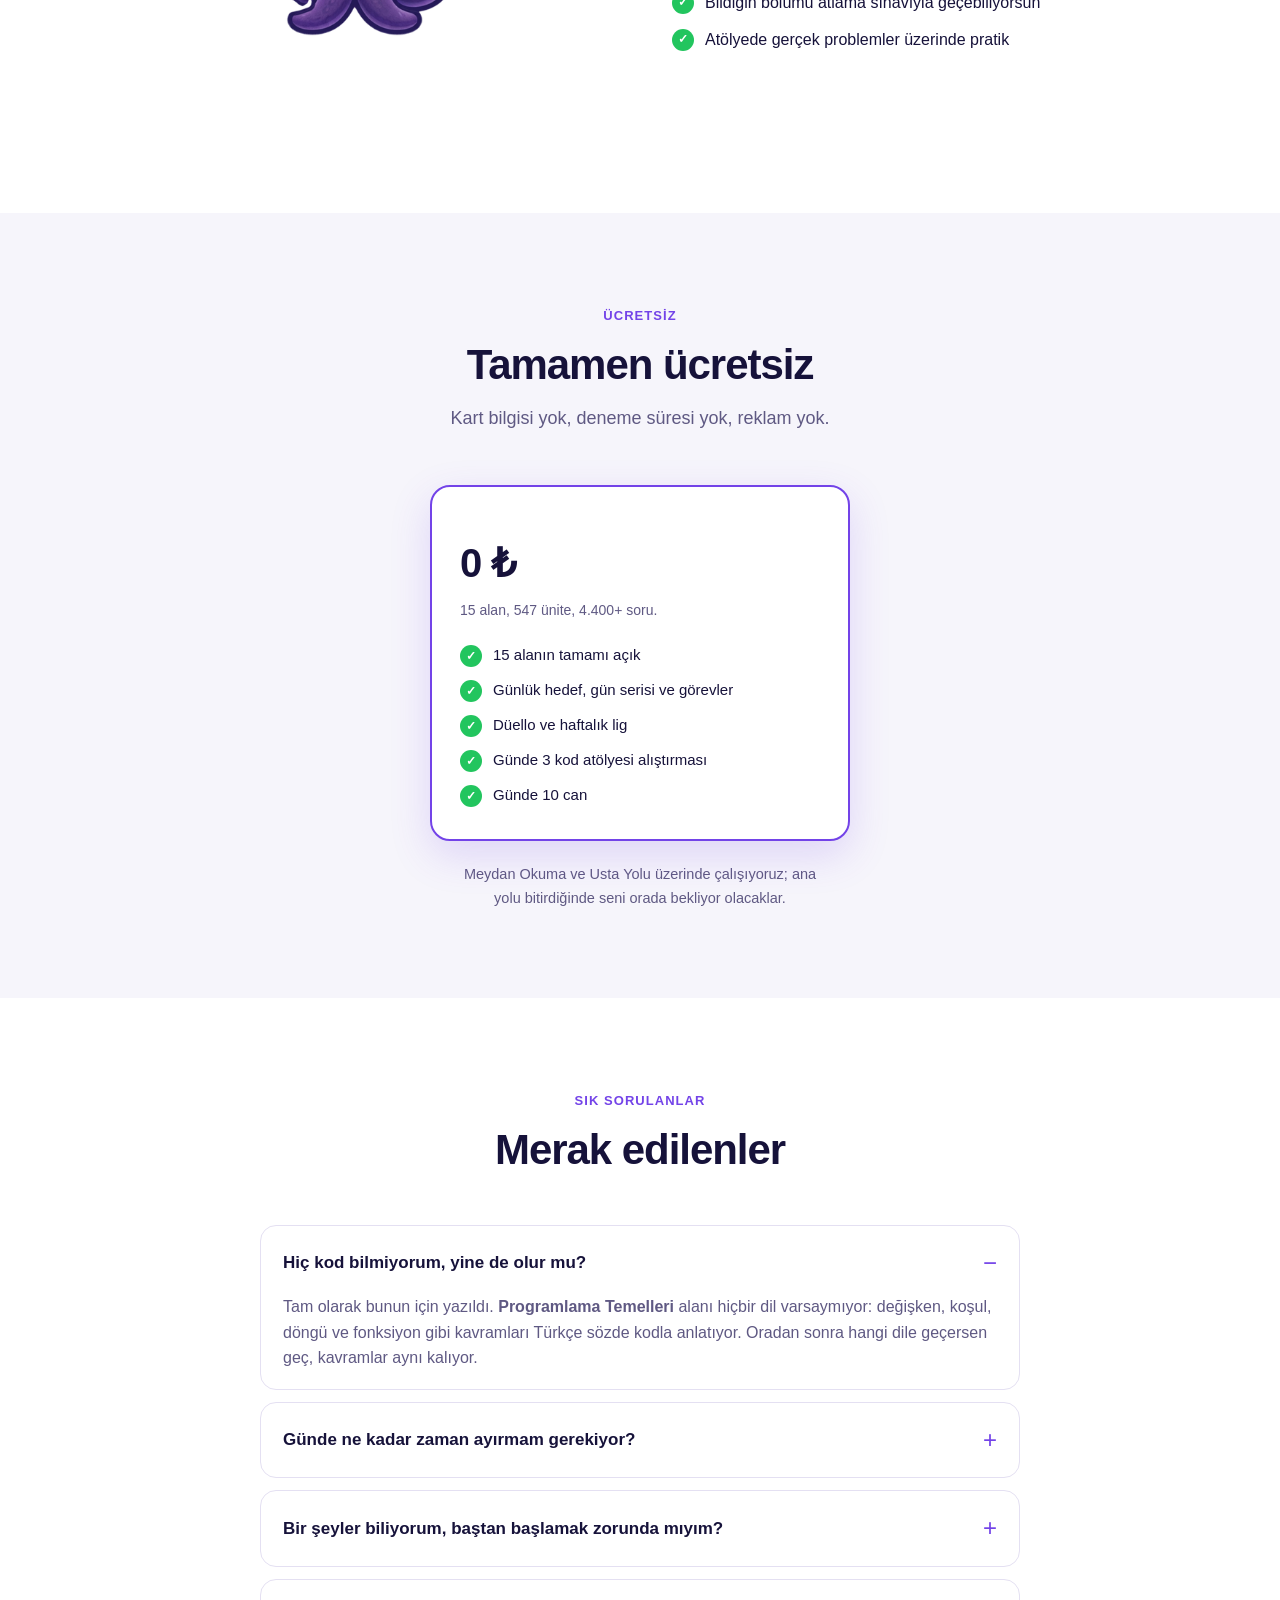
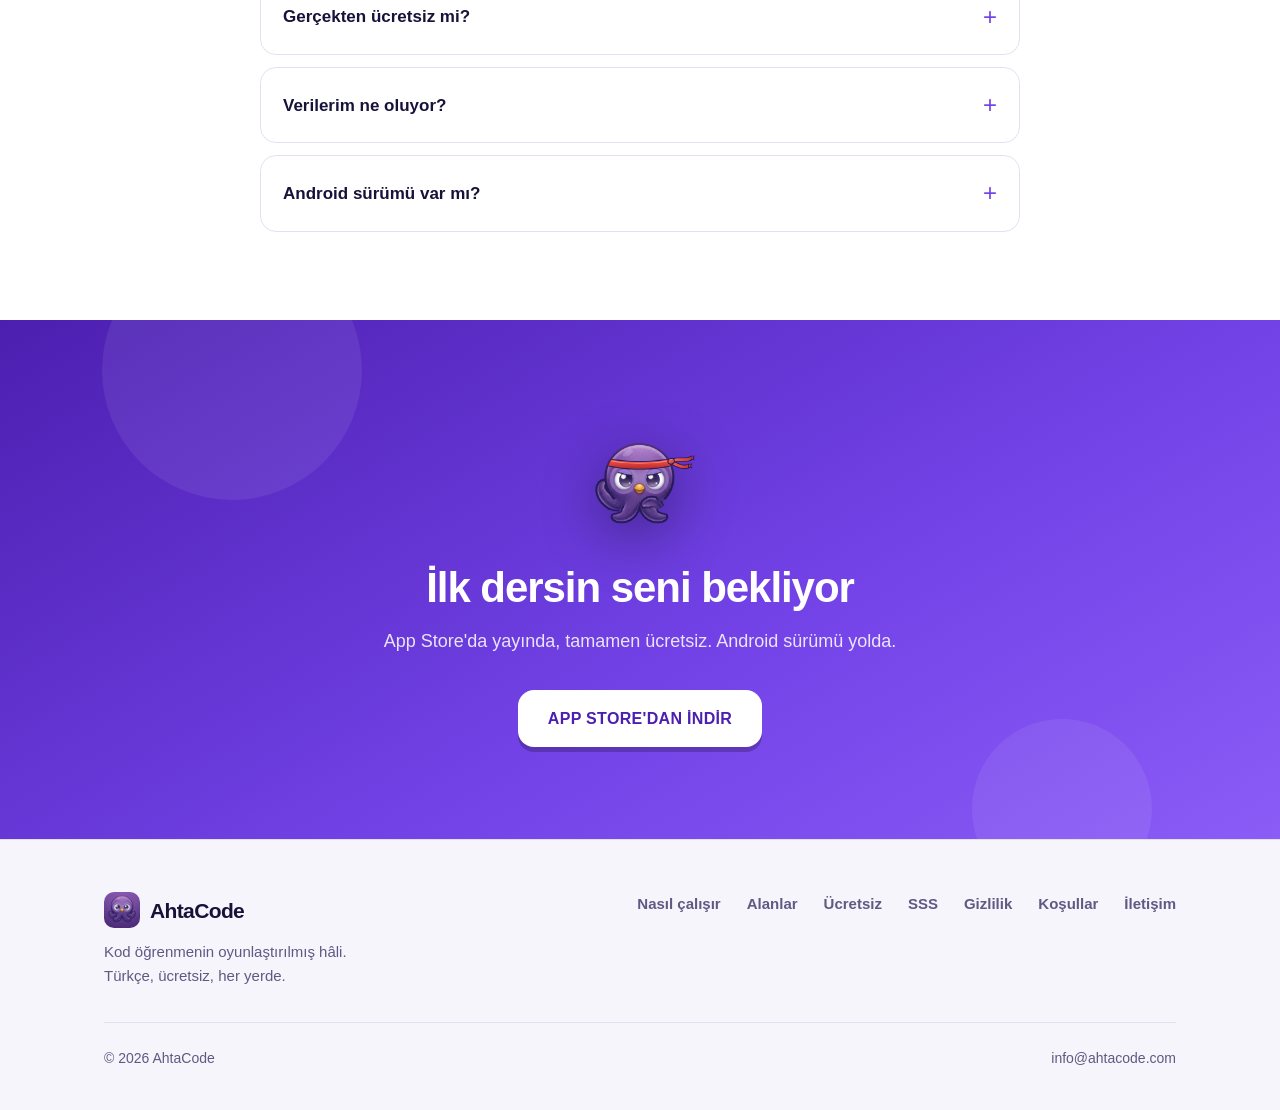
==== commit b9986dbb: "Yeni maskot ve logo; soru sayisi guncellendi" ====
--- a/index.html
+++ b/index.html
@@ -4,12 +4,12 @@
 <meta charset="utf-8">
 <meta name="viewport" content="width=device-width, initial-scale=1">
 <title>AhtaCode — Kod öğrenmenin en eğlenceli yolu</title>
-<meta name="description" content="Günde 5 dakikada kod öğren. 15 alan, 4.300+ soru, canlı düellolar ve seri takibiyle Türkçe kod öğrenme uygulaması.">
+<meta name="description" content="Günde 5 dakikada kod öğren. 15 alan, 4.400+ soru, canlı düellolar ve seri takibiyle Türkçe kod öğrenme uygulaması.">
 <link rel="icon" href="/gorsel/favicon.png">
 
 <meta property="og:type" content="website">
 <meta property="og:title" content="AhtaCode — Kod öğrenmenin en eğlenceli yolu">
-<meta property="og:description" content="Günde 5 dakikada kod öğren. 15 alan, 4.300+ soru, canlı düellolar.">
+<meta property="og:description" content="Günde 5 dakikada kod öğren. 15 alan, 4.400+ soru, canlı düellolar.">
 <meta property="og:image" content="https://ahtacode.com/gorsel/kart.png">
 <meta property="og:url" content="https://ahtacode.com">
 <meta name="twitter:card" content="summary_large_image">
@@ -426,7 +426,7 @@
 
   <div class="kap">
     <div>
-      <span class="rozet-ust">🇹🇷 Tamamen Türkçe · 4.300+ soru</span>
+      <span class="rozet-ust">🇹🇷 Tamamen Türkçe · 4.400+ soru</span>
       <h1>Kod öğrenmek <em>oyun gibi</em> olsun.</h1>
       <p class="alt">
         Günde 5 dakika. Sıfırdan başla, seri yap, arkadaşlarınla
@@ -454,7 +454,7 @@
   <div class="kap">
     <div class="serit">
       <div><b>8</b><span>öğrenme alanı</span></div>
-      <div><b>4.300+</b><span>soru ve alıştırma</span></div>
+      <div><b>4.400+</b><span>soru ve alıştırma</span></div>
       <div><b>547</b><span>ünite</span></div>
       <div><b>5 dk</b><span>günlük hedef</span></div>
     </div>
@@ -759,7 +759,7 @@
     <div class="fiyatlar tek">
       <div class="plan one">
         <div class="tutar">0 ₺</div>
-        <p class="aciklama">15 alan, 547 ünite, 4.300+ soru.</p>
+        <p class="aciklama">15 alan, 547 ünite, 4.400+ soru.</p>
         <ul class="liste">
           <li>15 alanın tamamı açık</li>
           <li>Günlük hedef, gün serisi ve görevler</li>
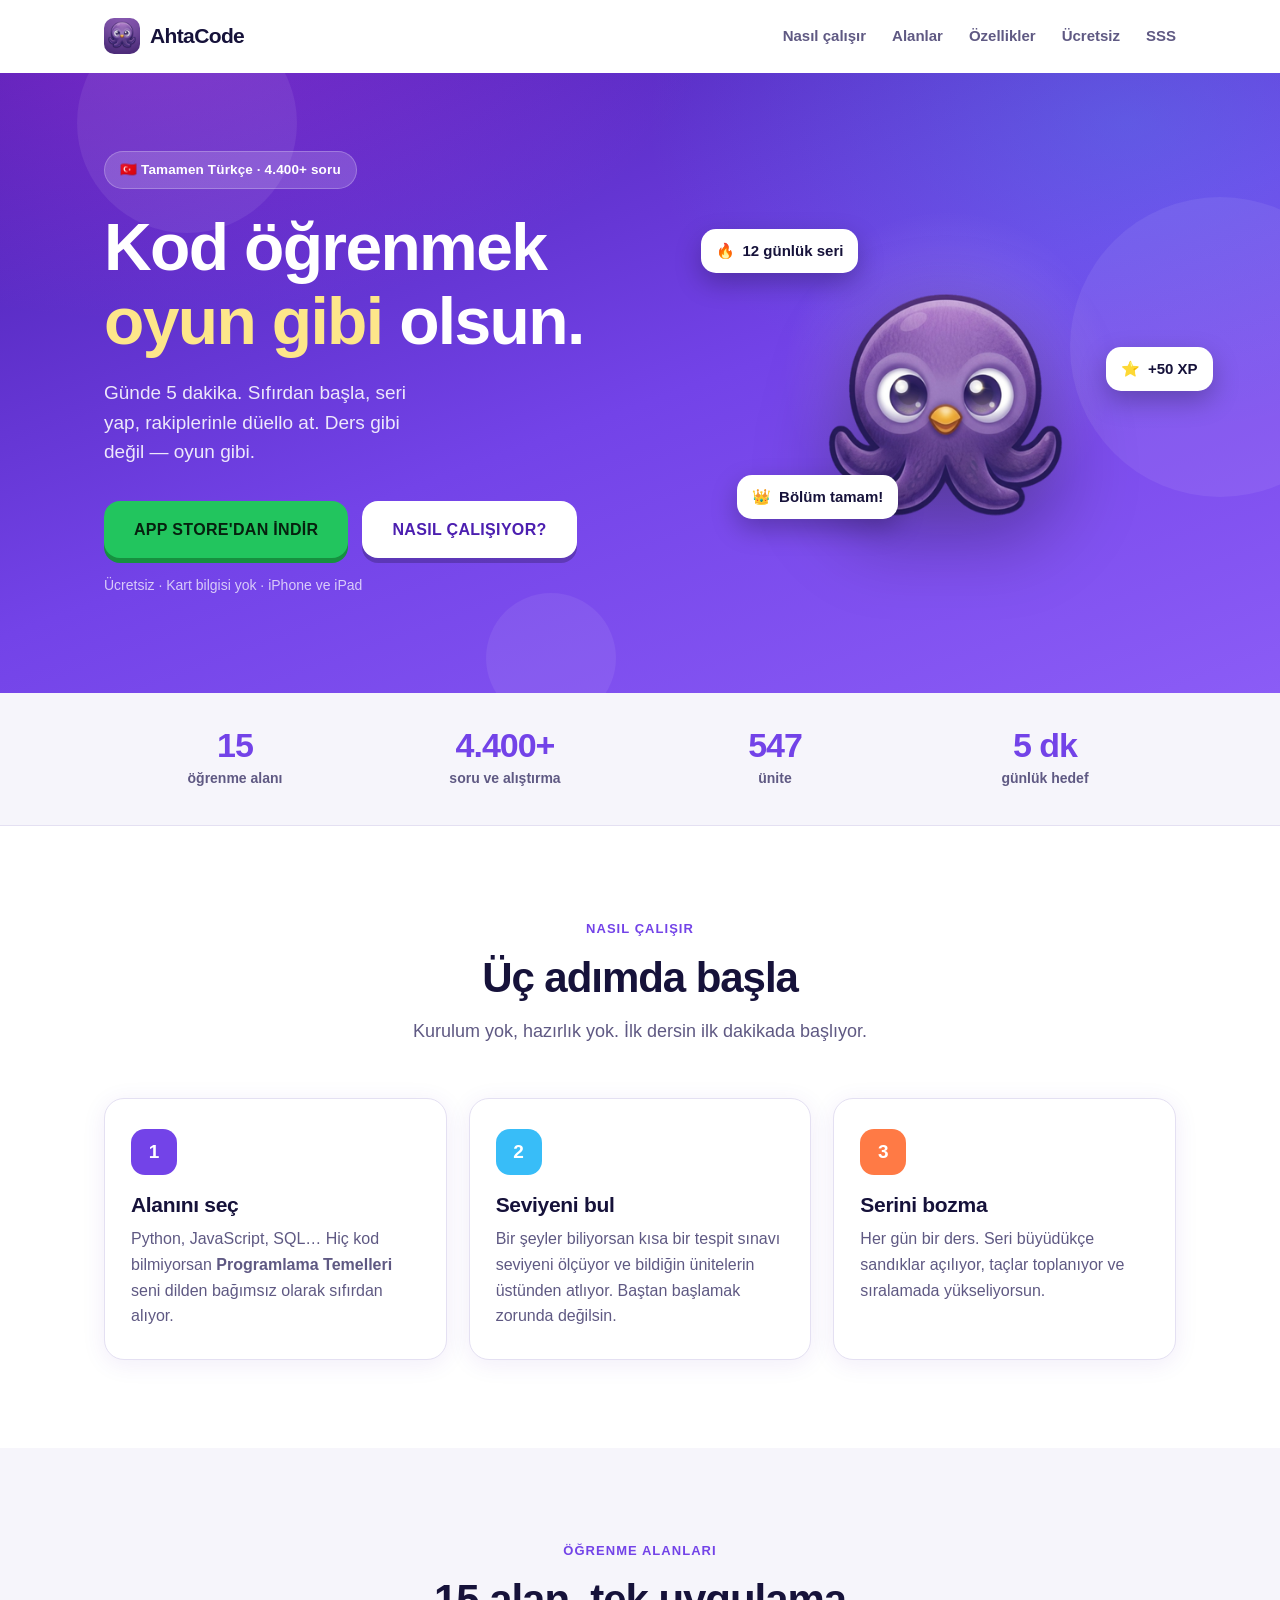
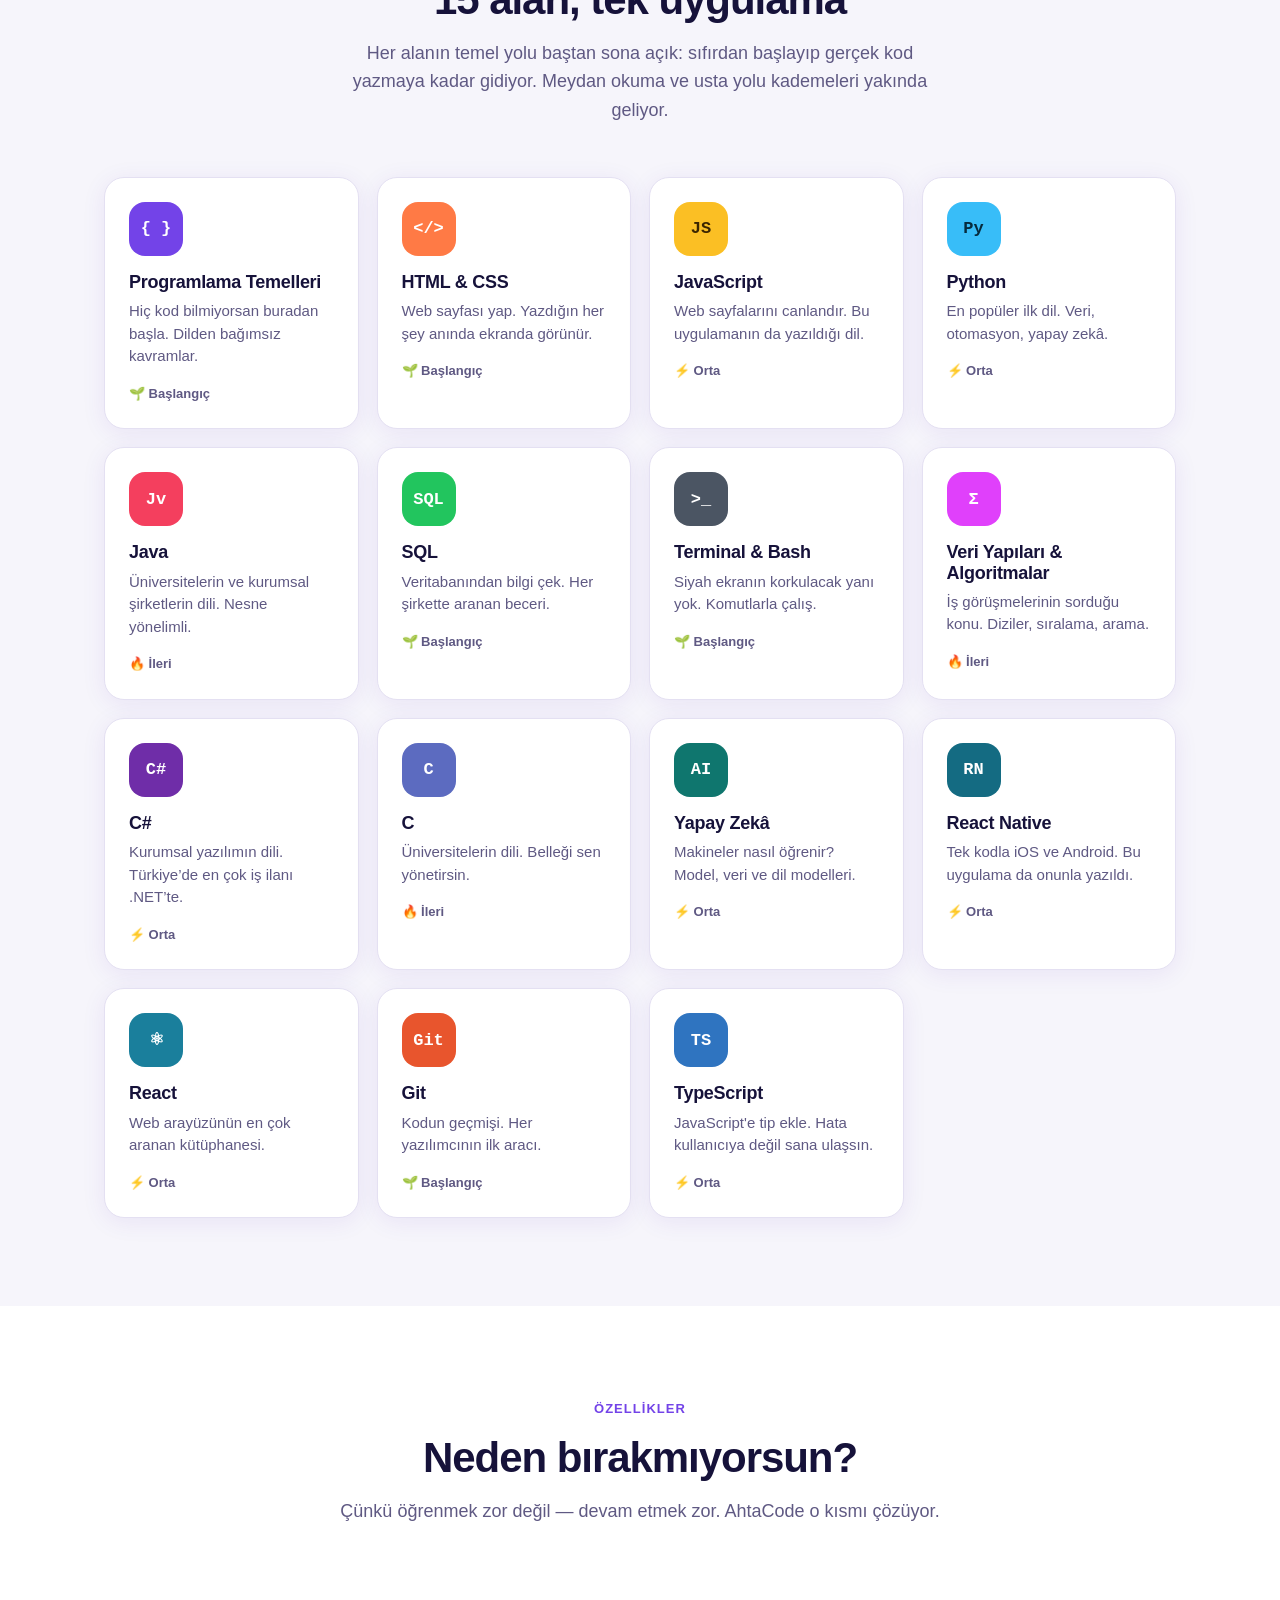
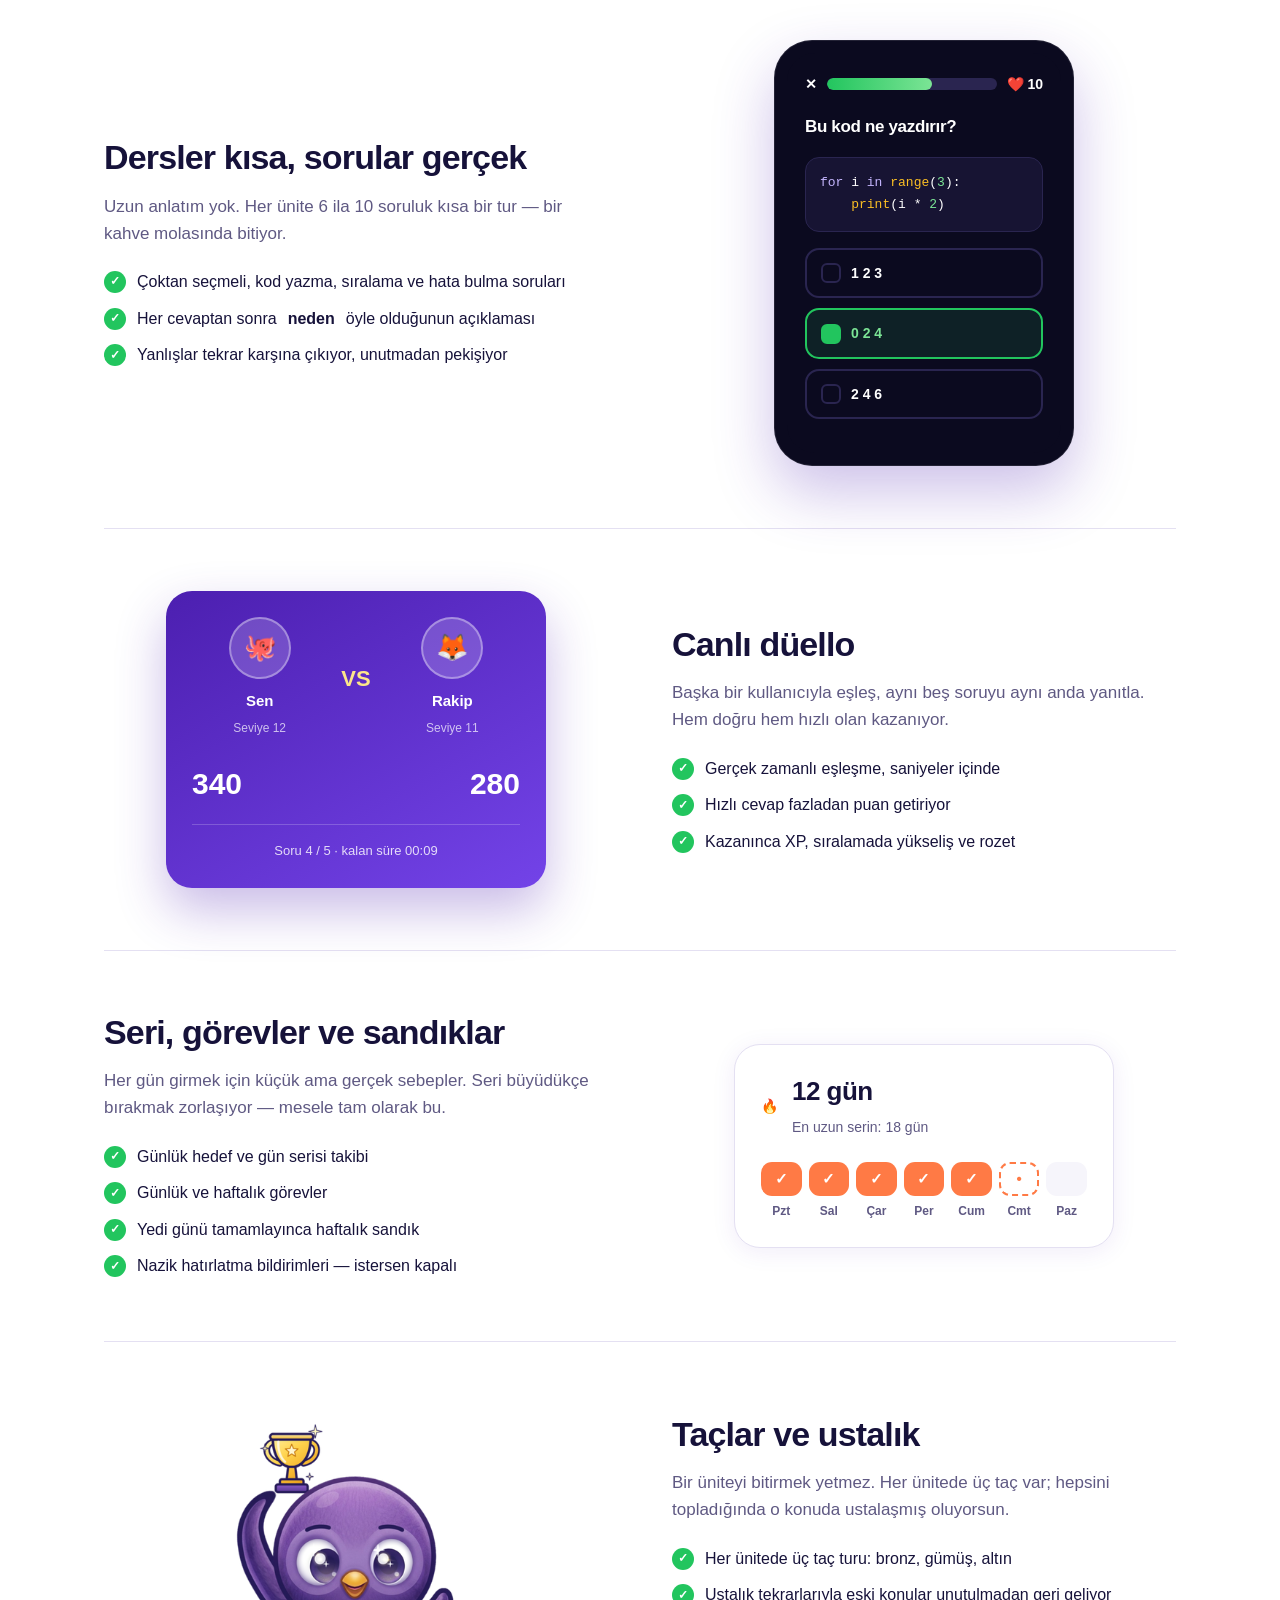
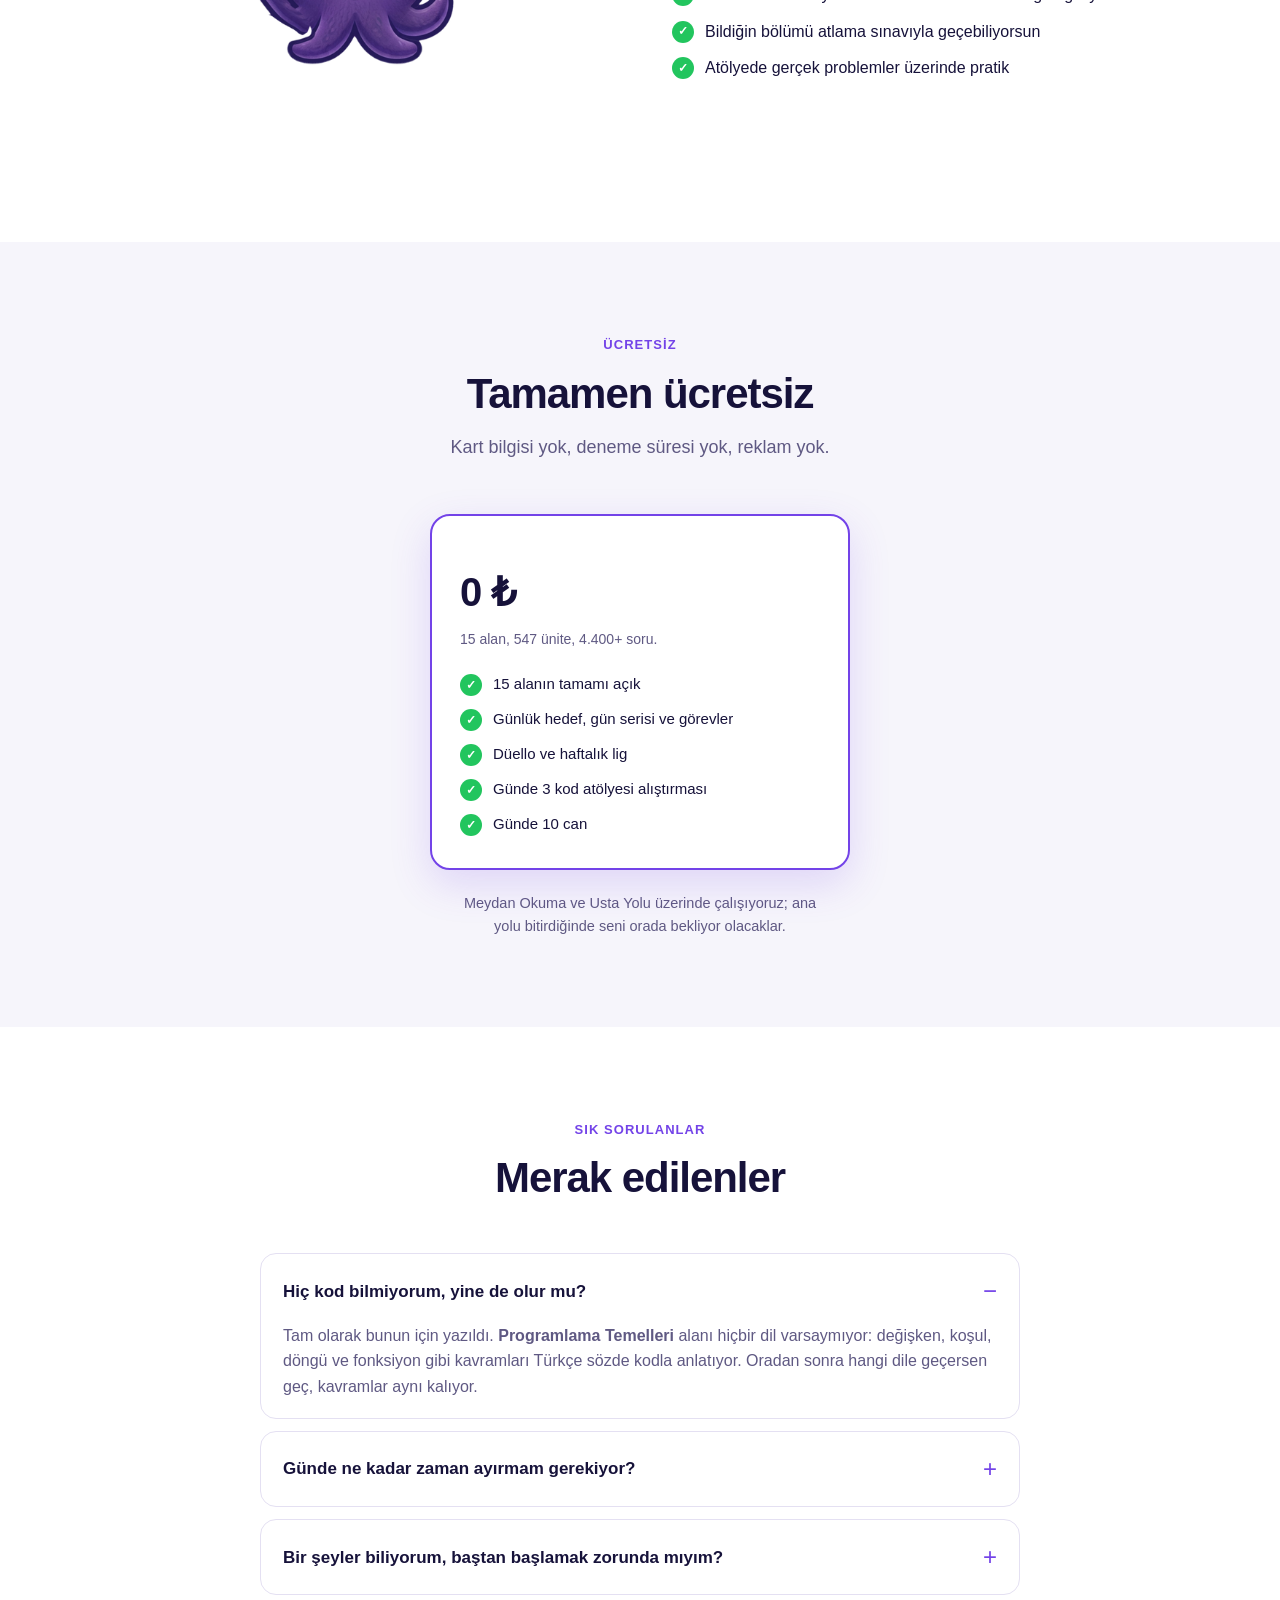
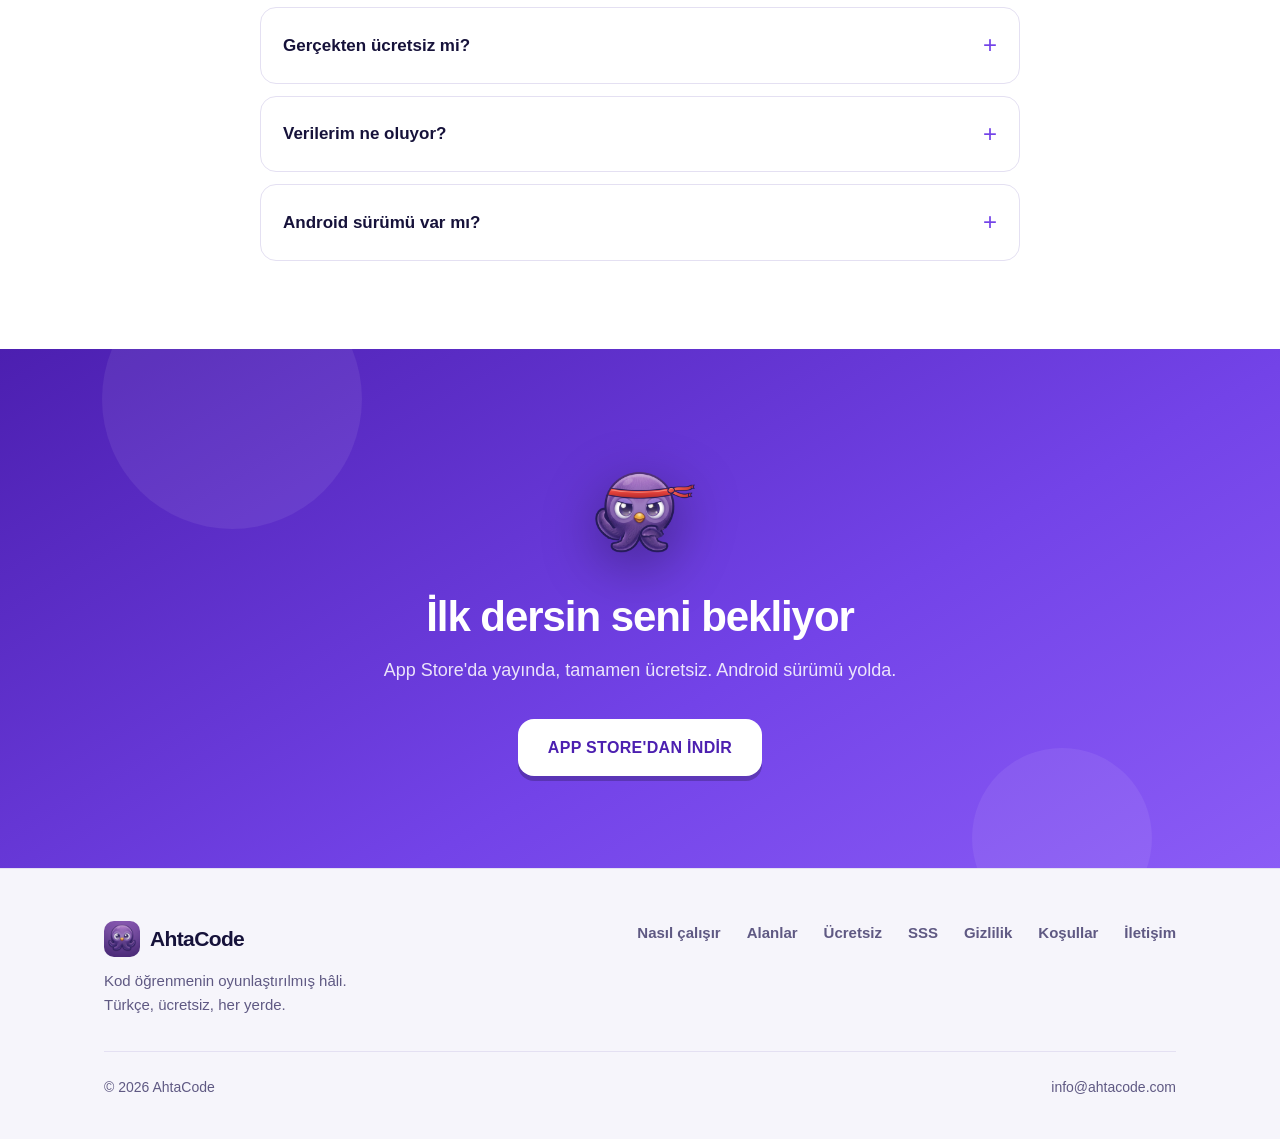
==== commit bb1edb64: "Site: 15 alan, yayinda olmayan kademeler duzeltildi; gizlilige bildirim etkilesimi" ====
--- a/index.html
+++ b/index.html
@@ -429,7 +429,7 @@
       <span class="rozet-ust">🇹🇷 Tamamen Türkçe · 4.400+ soru</span>
       <h1>Kod öğrenmek <em>oyun gibi</em> olsun.</h1>
       <p class="alt">
-        Günde 5 dakika. Sıfırdan başla, seri yap, arkadaşlarınla
+        Günde 5 dakika. Sıfırdan başla, seri yap, rakiplerinle
         düello at. Ders gibi değil — oyun gibi.
       </p>
       <div class="cta-sira">
@@ -453,7 +453,7 @@
 <div class="seritler">
   <div class="kap">
     <div class="serit">
-      <div><b>8</b><span>öğrenme alanı</span></div>
+      <div><b>15</b><span>öğrenme alanı</span></div>
       <div><b>4.400+</b><span>soru ve alıştırma</span></div>
       <div><b>547</b><span>ünite</span></div>
       <div><b>5 dk</b><span>günlük hedef</span></div>
@@ -508,8 +508,9 @@
       <span class="etiket">Öğrenme alanları</span>
       <h2>15 alan, tek uygulama</h2>
       <p>
-        Her alanın üç kademesi var: temel yol, meydan okuma ve usta yolu.
-        Kolaydan başlayıp gerçek mühendislik kararlarına kadar gidiyor.
+        Her alanın temel yolu baştan sona açık: sıfırdan başlayıp
+        gerçek kod yazmaya kadar gidiyor. Meydan okuma ve usta yolu
+        kademeleri yakında geliyor.
       </p>
     </div>
 
@@ -638,7 +639,7 @@
             <div class="ekran-ust">
               <span>✕</span>
               <span class="cubuk"><i></i></span>
-              <span>❤️ 5</span>
+              <span>❤️ 10</span>
             </div>
             <h4>Bu kod ne yazdırır?</h4>
             <div class="kod-kutu"><span class="mor">for</span> i <span class="mor">in</span> <span class="sari">range</span>(<span class="yesil">3</span>):
@@ -721,14 +722,14 @@
     <!-- Ustalık -->
     <div class="ozellik ters">
       <div class="metin">
-        <h2>Taçlar ve usta yolu</h2>
-        <p>
-          Bir üniteyi bitirmek yetmez. Hatasız bitirdiğinde taç kazanıyorsun
-          ve o alanın usta katmanı açılıyor.
+        <h2>Taçlar ve ustalık</h2>
+        <p>
+          Bir üniteyi bitirmek yetmez. Her ünitede üç taç var; hepsini
+          topladığında o konuda ustalaşmış oluyorsun.
         </p>
         <ul class="liste">
-          <li>Her alanda üç kademe: temel yol, meydan okuma, usta yolu</li>
-          <li>Usta yolunda ezber değil karar soruları var</li>
+          <li>Her ünitede üç taç turu: bronz, gümüş, altın</li>
+          <li>Ustalık tekrarlarıyla eski konular unutulmadan geri geliyor</li>
           <li>Bildiğin bölümü atlama sınavıyla geçebiliyorsun</li>
           <li>Atölyede gerçek problemler üzerinde pratik</li>
         </ul>
